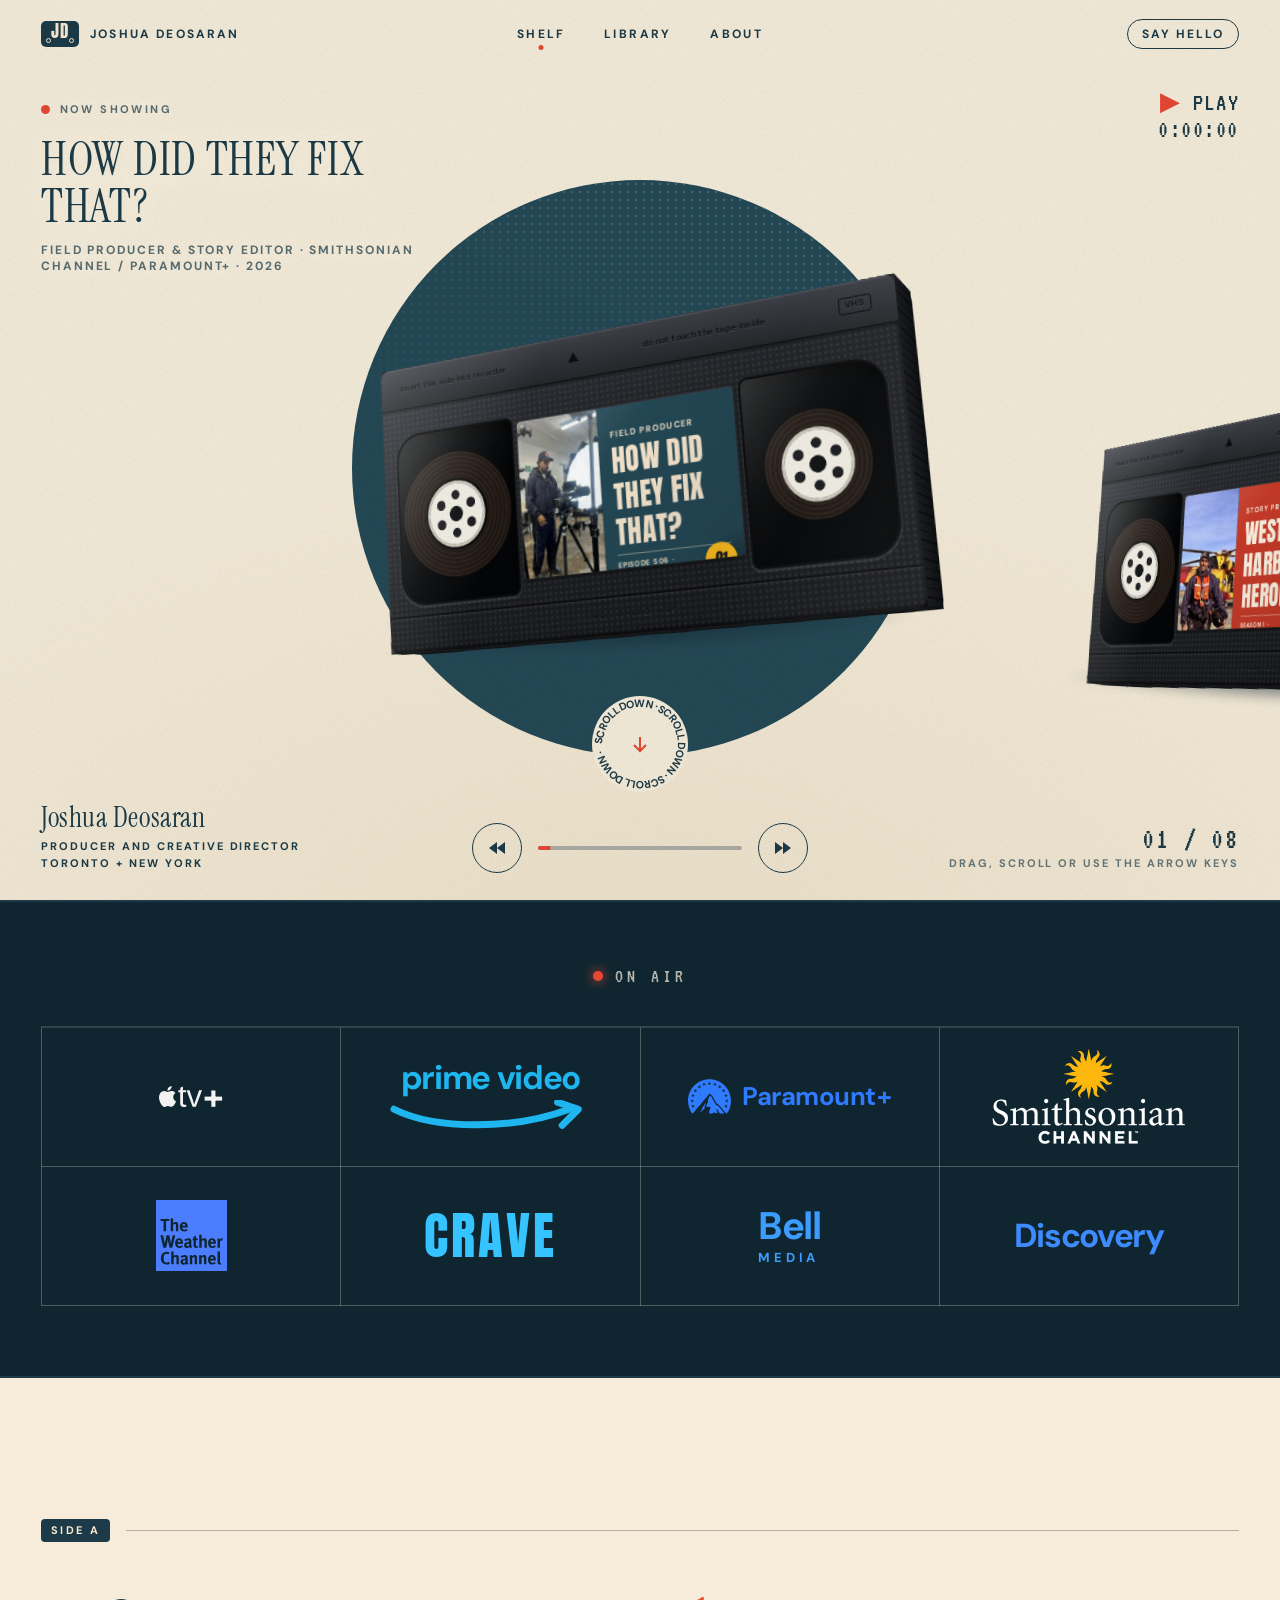
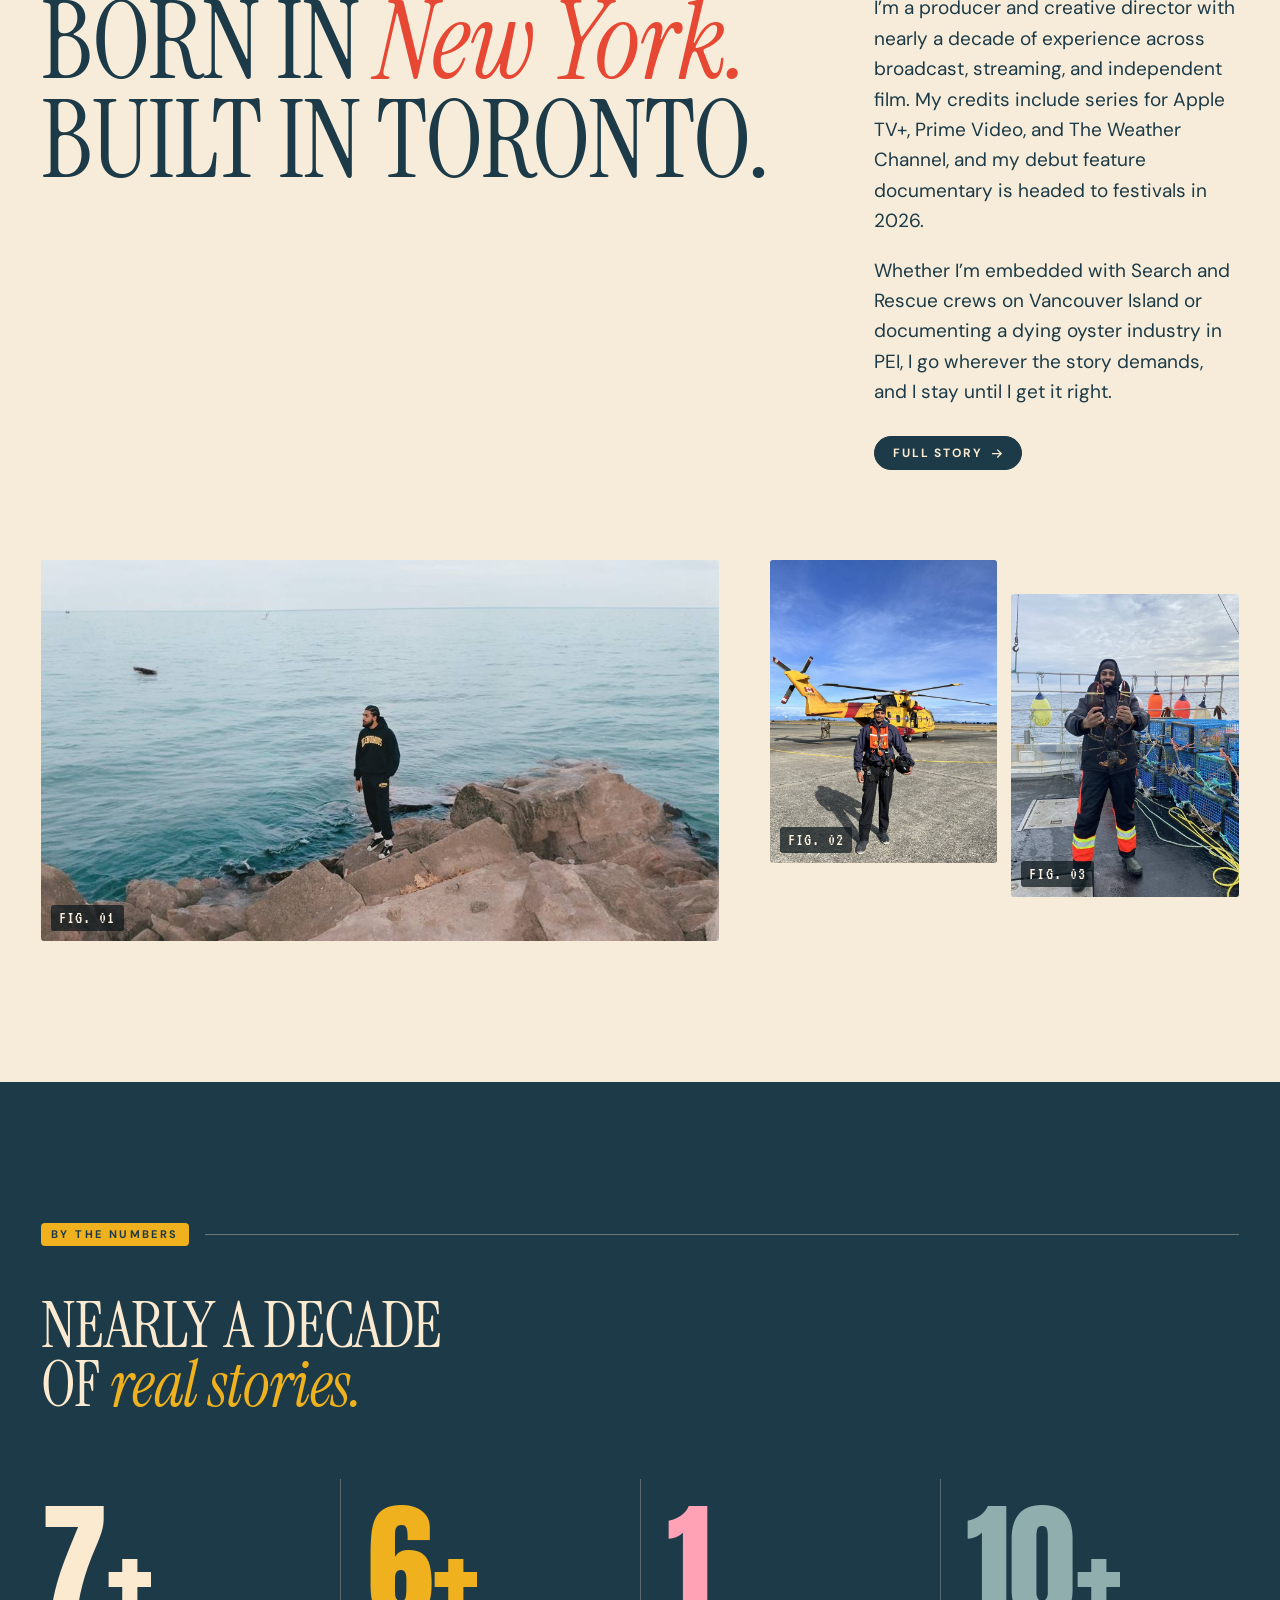
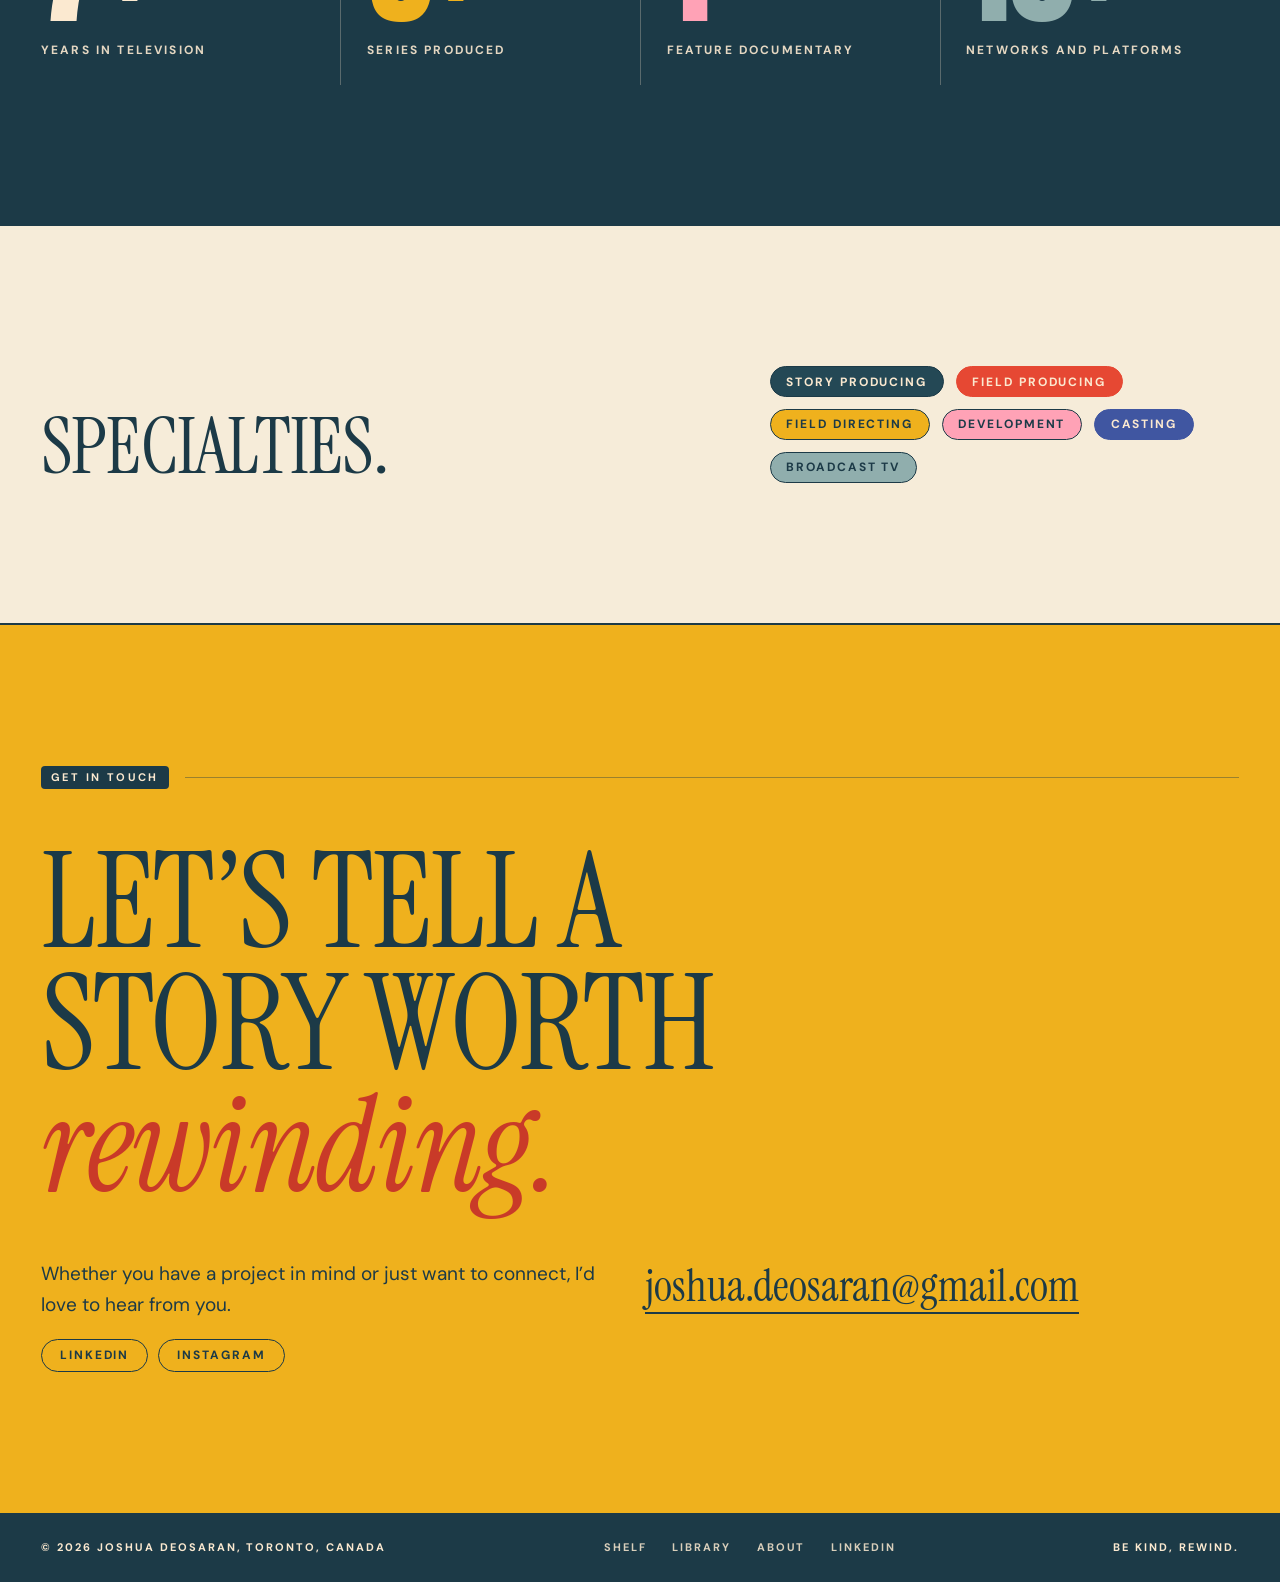
==== index.html @ 434bab22 "Shelf: lower tapes, add halo so the now-showing title never blends into a tape Co-Authored-By: Claud" ====
<!doctype html>
<html lang="en">
<head>
<meta charset="utf-8">
<meta name="viewport" content="width=device-width, initial-scale=1, viewport-fit=cover">
<title>Joshua Deosaran, Producer and Creative Director</title>
<meta name="description" content="Joshua Deosaran is a producer and creative director based in Toronto. Pick a tape: Apple TV+, Prime Video, Smithsonian Channel, The Weather Channel and a debut feature documentary.">
<meta name="theme-color" content="#F6ECD9">
<meta property="og:type" content="website">
<meta property="og:title" content="Joshua Deosaran, Producer and Creative Director">
<meta property="og:description" content="A shelf of VHS tapes, one for every story. Producer and creative director, Toronto and New York.">
<meta property="og:image" content="https://joshdeo.github.io/jdeo.github.io/resources/web/corm-comox.jpg">
<link rel="icon" href="resources/web/favicon.svg" type="image/svg+xml">
<link rel="preload" href="resources/fonts/instrument-serif-latin-400-normal.woff2" as="font" type="font/woff2" crossorigin>
<link rel="preload" href="resources/fonts/anton-latin-400-normal.woff2" as="font" type="font/woff2" crossorigin>
<script>try{if(sessionStorage.getItem('jdwipe'))document.documentElement.className+=' wipe-off'}catch(e){}</script>
<link rel="stylesheet" href="style.css?v=1793378603">
</head>
<body>
<a class="skip" href="#main">Skip to content</a>
<div class="wipe" aria-hidden="true"><i></i><i></i><i></i><i></i><i></i><i></i><i></i></div>

<header class="nav">
  <a class="brand" href="index.html" aria-label="Joshua Deosaran, home"><span class="brand-mark"><b>JD</b></span><span class="brand-name">Joshua Deosaran</span></a>
  <nav class="nav-links" aria-label="Main">
    <a href="index.html" aria-current="page">Shelf</a>
    <a href="gallery.html">Library</a>
    <a href="about.html">About</a>
  </nav>
  <a class="pill nav-cta" href="mailto:joshua.deosaran@gmail.com?subject=Hello%20Joshua">Say hello</a>
  <button class="burger" type="button" aria-label="Menu" aria-expanded="false"><i></i><i></i><i></i></button>
</header>
<nav class="mmenu" aria-label="Mobile">
  <a href="index.html">Shelf</a>
  <a href="gallery.html">Library</a>
  <a href="about.html">About</a>
  <a href="mailto:joshua.deosaran@gmail.com?subject=Hello%20Joshua"><em>Say hello</em></a>
  <small>Toronto + New York</small>
</nav>

<main id="main">
  <h1 class="sr">Joshua Deosaran, producer and creative director</h1>

  <section class="shelf" aria-label="Tape shelf">
    <div class="now">
      <span class="now-label">Now showing</span>
      <h2 class="now-title" id="nowTitle">How Did They Fix That?</h2>
      <p class="now-meta" id="nowMeta"></p>
    </div>
    <div class="osd" aria-hidden="true"><b>&#9654;</b> PLAY<br><span id="osdTime">0:00:00</span></div>

    <div class="sun" id="sun" aria-hidden="true"></div>
    <div class="shelf-track" id="track" aria-label="Tapes. Scroll, drag or use the arrow keys to browse.">
      <div class="shelf-row" id="row">
        <noscript><p style="padding:0 var(--gut)">Turn on JavaScript to browse the tapes, or open the <a href="gallery.html">Library</a>.</p></noscript>
      </div>
    </div>

    <button class="ring" id="ring" type="button" aria-label="Scroll down to learn more">
      <svg class="t" viewBox="0 0 100 100" aria-hidden="true"><defs><path id="rp" d="M50 50 m-39 0 a39 39 0 1 1 78 0 a39 39 0 1 1 -78 0"/></defs><text><textPath href="#rp" textLength="238" lengthAdjust="spacing">Scroll down · Scroll down · Scroll down ·</textPath></text></svg>
      <svg class="a" viewBox="0 0 20 20" fill="none" stroke="currentColor" stroke-width="2" aria-hidden="true"><path d="M10 3v14M4 11l6 6 6-6"/></svg>
    </button>

    <div class="shelf-foot">
      <p class="whoami"><b>Joshua Deosaran</b>Producer and creative director<br>Toronto + New York</p>
      <div class="deck">
        <button class="deck-btn" id="rew" type="button" aria-label="Previous tape"><svg viewBox="0 0 20 20" fill="currentColor" aria-hidden="true"><path d="M10 4v12L2 10zM18 4v12l-8-6z"/></svg></button>
        <div class="deck-prog" aria-hidden="true"><i id="prog"></i></div>
        <button class="deck-btn" id="ff" type="button" aria-label="Next tape"><svg viewBox="0 0 20 20" fill="currentColor" aria-hidden="true"><path d="M10 4v12l8-6zM2 4v12l8-6z"/></svg></button>
      </div>
      <p class="ctr"><b><span id="ctrN">01</span> / <span id="ctrTotal">08</span></b><small>Drag, scroll or use the arrow keys</small></p>
    </div>
  </section>

  <div id="after"></div>

  <section class="onair" aria-label="Networks and platforms I have worked with">
    <div class="wrap">
      <p class="onair-tag"><i></i>On air</p>
      <ul class="onair-row"><li><a class="lg" href="https://tv.apple.com" target="_blank" rel="noopener" style="--g:#F2F2F2;--i:0" aria-label="Apple TV+, opens in a new tab" title="Apple TV+"><span class="mk" style="--m:url(resources/web/logos/appletv.svg)"></span><span class="pl-plus">+</span></a></li><li><a class="lg" href="https://www.primevideo.com" target="_blank" rel="noopener" style="--g:#1FB6F0;--i:1" aria-label="Prime Video, opens in a new tab" title="Prime Video"><span class="wm prime">prime video<svg viewBox="0 0 90 14" aria-hidden="true"><path d="M3 4c18 9 52 9 76 0" fill="none" stroke="currentColor" stroke-width="3" stroke-linecap="round"/><path d="M74 1l9 3-7 7" fill="none" stroke="currentColor" stroke-width="3" stroke-linecap="round" stroke-linejoin="round"/></svg></span></a></li><li><a class="lg" href="https://www.paramountplus.com" target="_blank" rel="noopener" style="--g:#2F7BFF;--i:2" aria-label="Paramount+, opens in a new tab" title="Paramount+"><span class="mk" style="--m:url(resources/web/logos/paramountplus.svg)"></span><span class="wm para">Paramount<b>+</b></span></a></li><li><a class="lg" href="https://www.smithsonianchannel.com" target="_blank" rel="noopener" style="--g:#FFB81C;--i:3" aria-label="Smithsonian Channel, opens in a new tab" title="Smithsonian Channel"><img class="lgimg" src="resources/web/logos/smithsonian.png" alt="" width="260" height="170"></a></li><li><a class="lg" href="https://weather.com" target="_blank" rel="noopener" style="--g:#4C7DFF;--i:4" aria-label="The Weather Channel, opens in a new tab" title="The Weather Channel"><span class="mk sq" style="--m:url(resources/web/logos/theweatherchannel.svg)"></span></a></li><li><a class="lg" href="https://www.crave.ca" target="_blank" rel="noopener" style="--g:#35C4FF;--i:5" aria-label="Crave, opens in a new tab" title="Crave"><span class="wm crave">CRAVE</span></a></li><li><a class="lg" href="https://www.bellmedia.ca" target="_blank" rel="noopener" style="--g:#3C9DFF;--i:6" aria-label="Bell Media, opens in a new tab" title="Bell Media"><span class="wm bell">Bell<small>Media</small></span></a></li><li><a class="lg" href="https://www.discovery.ca" target="_blank" rel="noopener" style="--g:#3E8BFF;--i:7" aria-label="Discovery, opens in a new tab" title="Discovery"><span class="wm disc">Discovery</span></a></li></ul>
    </div>
  </section>

  <section class="sec">
    <div class="wrap">
      <div class="sec-head rv"><span class="tag">Side A</span><i class="rule"></i></div>
      <div class="rewind">
        <h2 class="big rv">Born in <em>New York.</em> Built in Toronto.</h2>
        <div class="copy rv">
          <p>I&rsquo;m a producer and creative director with nearly a decade of experience across broadcast, streaming, and independent film. My credits include series for Apple TV+, Prime Video, and The Weather Channel, and my debut feature documentary is headed to festivals in 2026.</p>
          <p>Whether I&rsquo;m embedded with Search and Rescue crews on Vancouver Island or documenting a dying oyster industry in PEI, I go wherever the story demands, and I stay until I get it right.</p>
          <a class="pill solid" href="about.html">Full story <svg viewBox="0 0 20 20" fill="none" stroke="currentColor" stroke-width="2" aria-hidden="true"><path d="M3 10h14M11 4l6 6-6 6"/></svg></a>
        </div>
        <div class="frame rv"><div class="photo"><img src="resources/web/de2-extended.jpg" alt="Joshua standing on a rocky shoreline looking out over the water" loading="lazy"><span class="fig">FIG. 01</span></div></div>
        <div class="stills">
          <div class="photo rv"><img src="resources/web/me-corm-comox.jpg" alt="Joshua in a flight suit in front of a yellow rescue helicopter" loading="lazy" style="object-position:50% 40%"><span class="fig">FIG. 02</span></div>
          <div class="photo rv" style="--d:.1s"><img src="resources/web/lex-boat.jpg" alt="Joshua on the deck of a lobster boat" loading="lazy" style="object-position:50% 35%"><span class="fig">FIG. 03</span></div>
        </div>
      </div>
    </div>
  </section>

  <section class="sec stats">
    <div class="wrap">
      <div class="sec-head rv"><span class="tag">By the numbers</span><i class="rule"></i></div>
      <h2 class="big rv">Nearly a decade of <em>real stories.</em></h2>
      <div class="stats-grid">
        <div class="stat rv"><div class="n"><span data-count="7">7</span>+</div><p>Years in television</p></div>
        <div class="stat rv" style="--d:.08s"><div class="n"><span data-count="6">6</span>+</div><p>Series produced</p></div>
        <div class="stat rv" style="--d:.16s"><div class="n"><span data-count="1">1</span></div><p>Feature documentary</p></div>
        <div class="stat rv" style="--d:.24s"><div class="n"><span data-count="10">10</span>+</div><p>Networks and platforms</p></div>
      </div>
    </div>
  </section>

  <section class="sec">
    <div class="wrap skills-wrap">
      <h2 class="big rv">Specialties.</h2>
      <ul class="skills rv" aria-label="Specialties">
        <li class="chip">Story Producing</li><li class="chip">Field Producing</li><li class="chip">Field Directing</li><li class="chip">Development</li><li class="chip">Casting</li><li class="chip">Broadcast TV</li>
      </ul>
    </div>
  </section>

  <section class="sec contact" id="contact">
    <div class="wrap">
      <div class="sec-head rv"><span class="tag">Get in touch</span><i class="rule" style="background:rgba(28,58,71,.4)"></i></div>
      <h2 class="big rv">Let&rsquo;s tell a story worth <em>rewinding.</em></h2>
      <div class="contact-row rv">
        <p>Whether you have a project in mind or just want to connect, I&rsquo;d love to hear from you.</p>
        <a class="mail" href="mailto:joshua.deosaran@gmail.com?subject=Hello%20Joshua">joshua.deosaran@gmail.com</a>
        <div class="socials"><a class="pill" href="https://www.linkedin.com/in/jdeo/" target="_blank" rel="noopener">LinkedIn</a><a class="pill" href="https://www.instagram.com/nycjosh/" target="_blank" rel="noopener">Instagram</a></div>
      </div>
    </div>
  </section>
</main>

<footer class="foot">
  <div class="wrap">
    <span>&copy; 2026 Joshua Deosaran, Toronto, Canada</span>
    <nav aria-label="Footer"><a href="index.html">Shelf</a><a href="gallery.html">Library</a><a href="about.html">About</a><a href="https://www.linkedin.com/in/jdeo/" target="_blank" rel="noopener">LinkedIn</a></nav>
    <span>Be kind, rewind.</span>
  </div>
</footer>

<script src="data.js?v=1793378603"></script>
<script src="app.js?v=1793378603"></script>
</body>
</html>
---- style.css ----
/* ==========================================================
   Joshua Deosaran, the video store
   Palette pulled from the three reference boards:
   Prometheus (teal, red, brown, sage, cream), loket (red, pink,
   mustard, bone) and LoFlo (mustard, red, blue, periwinkle).
   ========================================================== */

@font-face{font-family:"Instrument Serif";src:url("resources/fonts/instrument-serif-latin-400-normal.woff2") format("woff2");font-weight:400;font-style:normal;font-display:swap}
@font-face{font-family:"Instrument Serif";src:url("resources/fonts/instrument-serif-latin-400-italic.woff2") format("woff2");font-weight:400;font-style:italic;font-display:swap}
@font-face{font-family:"Anton";src:url("resources/fonts/anton-latin-400-normal.woff2") format("woff2");font-weight:400;font-display:swap}
@font-face{font-family:"VT323";src:url("resources/fonts/vt323-latin-400-normal.woff2") format("woff2");font-weight:400;font-display:swap}
@font-face{font-family:"DM Sans";src:url("resources/fonts/dm-sans-latin-wght-normal.woff2") format("woff2");font-weight:100 1000;font-display:swap}

:root{
  --paper:#F6ECD9;
  --paper-2:#EFE2CA;
  --cream:#FBE9D0;
  --ink:#1C3A47;
  --ink-2:#244855;
  --ink-soft:rgba(28,58,71,.72);
  --hair:rgba(28,58,71,.32);
  --teal:#244855;
  --red:#E64833;
  --brick:#C93A28;
  --mustard:#EFB11D;
  --pink:#FFA2B6;
  --blue:#4056A1;
  --sage:#90AEAD;
  --brown:#874F41;
  --peri:#C5CBE3;
  --serif:"Instrument Serif",Georgia,"Times New Roman",serif;
  --cond:"Anton","Arial Narrow",Impact,sans-serif;
  --sans:"DM Sans",system-ui,-apple-system,"Segoe UI",sans-serif;
  --mono:"VT323",ui-monospace,Menlo,monospace;
  --ease:cubic-bezier(.2,.8,.2,1);
  --gut:clamp(18px,3.2vw,56px);
  --nav-h:68px;
}

*,*::before,*::after{box-sizing:border-box}
html{-webkit-text-size-adjust:100%;scroll-behavior:smooth}
html.lock{overflow:hidden}
body{margin:0;background:var(--paper);color:var(--ink);font:400 18px/1.6 var(--sans);-webkit-font-smoothing:antialiased;overflow-x:hidden}
img,video,svg{display:block;max-width:100%}
a{color:inherit}
button{font:inherit;color:inherit;background:none;border:0;padding:0;cursor:pointer}
h1,h2,h3,p,dl,dd,ul{margin:0;padding:0}
ul{list-style:none}
::selection{background:var(--red);color:var(--cream)}
:focus-visible{outline:2px solid var(--red);outline-offset:4px}
.sr{position:absolute!important;width:1px;height:1px;overflow:hidden;clip:rect(0 0 0 0);white-space:nowrap}
.skip{position:fixed;left:12px;top:-60px;z-index:200;background:var(--ink);color:var(--cream);padding:10px 16px;border-radius:6px;text-decoration:none;transition:top .2s}
.skip:focus{top:12px}

/* paper grain over everything */
body::after{content:"";position:fixed;inset:0;z-index:150;pointer-events:none;opacity:.2;mix-blend-mode:multiply;
  background-image:url("data:image/svg+xml;utf8,<svg xmlns='http://www.w3.org/2000/svg' width='220' height='220'><filter id='n'><feTurbulence type='fractalNoise' baseFrequency='.85' numOctaves='2' stitchTiles='stitch'/><feColorMatrix values='0 0 0 0 .1  0 0 0 0 .2  0 0 0 0 .25  0 0 0 .55 0'/></filter><rect width='100%' height='100%' filter='url(%23n)'/></svg>")}

/* ---------- little shared bits ---------- */
.mono{font-family:var(--mono);letter-spacing:.04em}
.eyebrow{font:700 12px/1 var(--sans);letter-spacing:.2em;text-transform:uppercase}
.rule{height:1px;background:var(--hair)}
.wrap{padding-inline:var(--gut);max-width:1500px;margin-inline:auto}
.pill{display:inline-flex;align-items:center;gap:.6em;border:1.5px solid var(--ink);border-radius:999px;padding:.78em 1.5em;font:700 12px/1 var(--sans);letter-spacing:.16em;text-transform:uppercase;text-decoration:none;background:transparent;transition:background .25s,color .25s,transform .25s var(--ease)}
.pill:hover{background:var(--ink);color:var(--cream);transform:translateY(-2px)}
.pill.solid{background:var(--ink);color:var(--cream)}
.pill.solid:hover{background:var(--red);border-color:var(--red)}
.pill svg{width:1.1em;height:1.1em}

/* ---------- custom cursor (only when hover + JS) ---------- */
.cursor{position:fixed;left:0;top:0;z-index:300;pointer-events:none;width:14px;height:14px;margin:-7px 0 0 -7px;border-radius:50%;background:var(--red);display:grid;place-items:center;transform:translate3d(-100px,-100px,0);transition:width .3s var(--ease),height .3s var(--ease),margin .3s var(--ease),background .3s;mix-blend-mode:normal}
.cursor span{font:400 22px/1 var(--mono);color:var(--cream);opacity:0;transition:opacity .2s;letter-spacing:.05em}
.cursor.big{width:84px;height:84px;margin:-42px 0 0 -42px}
.cursor.big span{opacity:1}
html.has-cursor,html.has-cursor a,html.has-cursor button,html.has-cursor [data-cursor]{cursor:none}

/* ---------- page wipe: VHS colour bars ---------- */
.wipe{position:fixed;inset:0;z-index:400;pointer-events:none;display:flex;flex-direction:column}
.wipe i{flex:1;transform:translateX(-101%);will-change:transform}
.wipe i:nth-child(1){background:var(--teal)}
.wipe i:nth-child(2){background:var(--red)}
.wipe i:nth-child(3){background:var(--mustard)}
.wipe i:nth-child(4){background:var(--pink)}
.wipe i:nth-child(5){background:var(--blue)}
.wipe i:nth-child(6){background:var(--sage)}
.wipe i:nth-child(7){background:var(--brown)}
html.wipe-on .wipe{pointer-events:all}
html.wipe-on .wipe i{animation:wipeIn .36s var(--ease) forwards}
html.wipe-off .wipe i{transform:translateX(0);animation:wipeOut .5s var(--ease) forwards}
.wipe i:nth-child(2){animation-delay:.03s!important}.wipe i:nth-child(3){animation-delay:.06s!important}.wipe i:nth-child(4){animation-delay:.09s!important}.wipe i:nth-child(5){animation-delay:.12s!important}.wipe i:nth-child(6){animation-delay:.15s!important}.wipe i:nth-child(7){animation-delay:.18s!important}
@keyframes wipeIn{to{transform:translateX(0)}}
@keyframes wipeOut{to{transform:translateX(101%)}}

/* ---------- navigation ---------- */
.nav{position:fixed;left:0;right:0;top:0;z-index:60;height:var(--nav-h);display:grid;grid-template-columns:1fr auto 1fr;align-items:center;padding-inline:var(--gut);transition:background .3s,backdrop-filter .3s,box-shadow .3s}
.nav.solid{background:rgba(246,236,217,.88);backdrop-filter:blur(10px);-webkit-backdrop-filter:blur(10px);box-shadow:0 1px 0 var(--hair)}
.brand{display:inline-flex;align-items:center;gap:.7rem;text-decoration:none;justify-self:start}
.brand-mark{display:grid;place-items:center;width:38px;height:26px;border-radius:5px;background:var(--ink);color:var(--cream);font:400 17px/1 var(--cond);letter-spacing:.03em;position:relative}
.brand-mark::before,.brand-mark::after{content:"";position:absolute;bottom:4px;width:5px;height:5px;border-radius:50%;border:1.5px solid var(--cream)}
.brand-mark::before{left:5px}.brand-mark::after{right:5px}
.brand-mark b{font-weight:400;transform:translateY(-3px)}
.brand-name{font:700 12px/1 var(--sans);letter-spacing:.18em;text-transform:uppercase}
.nav-links{display:flex;gap:clamp(18px,3vw,44px);justify-self:center}
.nav-links a{font:700 12px/1 var(--sans);letter-spacing:.2em;text-transform:uppercase;text-decoration:none;position:relative;padding:8px 0}
.nav-links a::after{content:"";position:absolute;left:50%;bottom:-2px;width:5px;height:5px;border-radius:50%;background:var(--red);transform:translateX(-50%) scale(0);transition:transform .3s var(--ease)}
.nav-links a:hover::after,.nav-links a[aria-current="page"]::after{transform:translateX(-50%) scale(1)}
.nav-cta{justify-self:end;padding:.7em 1.2em}
.burger{display:none;justify-self:end;width:44px;height:44px;position:relative}
.burger i{position:absolute;left:10px;right:10px;height:2px;background:var(--ink);transition:transform .35s var(--ease),opacity .2s}
.burger i:nth-child(1){top:16px}.burger i:nth-child(2){top:21px}.burger i:nth-child(3){top:26px}
.menu-open .burger i:nth-child(1){transform:translateY(5px) rotate(45deg)}
.menu-open .burger i:nth-child(2){opacity:0}
.menu-open .burger i:nth-child(3){transform:translateY(-5px) rotate(-45deg)}
.mmenu{position:fixed;inset:0;z-index:55;background:var(--ink);color:var(--cream);display:flex;flex-direction:column;justify-content:center;padding:var(--nav-h) var(--gut) var(--gut);clip-path:inset(0 0 100% 0);transition:clip-path .6s var(--ease);visibility:hidden}
.menu-open .mmenu{clip-path:inset(0);visibility:visible}
.mmenu a{font:400 clamp(54px,17vw,110px)/1.02 var(--serif);text-transform:uppercase;text-decoration:none;display:block}
.mmenu a em{color:var(--mustard)}
.mmenu small{margin-top:2rem;font:700 12px var(--sans);letter-spacing:.18em;text-transform:uppercase;opacity:.7}
.menu-open .nav{background:transparent;box-shadow:none;backdrop-filter:none}
.menu-open .brand-mark{background:var(--cream);color:var(--ink)}
.menu-open .brand-mark::before,.menu-open .brand-mark::after{border-color:var(--ink)}
.menu-open .brand-name{color:var(--cream)}
.menu-open .burger i{background:var(--cream)}

/* ==========================================================
   THE TAPE (component), a real 3D cassette
   built from the reference: knurled black plastic, embossed
   warnings along the top strip, a reel window either side of
   the centre label, ribbed edges. Everything is sized in cqw.
   ========================================================== */
.tape{--D:12cqw;position:relative;display:block;width:100%;aspect-ratio:1.86/1;container-type:inline-size;perspective:1300px;color:inherit;text-decoration:none;transition:transform .6s var(--ease);transform:rotate(var(--tr,0deg));transform-origin:50% 70%;-webkit-tap-highlight-color:transparent;text-align:left}
.tshadow{position:absolute;left:8%;right:2%;bottom:-6%;height:12%;background:radial-gradient(ellipse at 50% 50%,rgba(16,35,46,.5),rgba(16,35,46,0) 70%);filter:blur(5px);pointer-events:none}
.tbox{position:absolute;inset:0;transform-style:preserve-3d;transform:rotateX(var(--bx,9deg)) rotateY(calc(var(--ry,0deg) + var(--by,-24deg)));transition:transform .7s var(--ease)}
.tf{position:absolute;display:block}
.tf.front{inset:0;transform:translateZ(6cqw);border-radius:1.7cqw;overflow:hidden;background:linear-gradient(168deg,#34363c 0%,#202125 42%,#141518 100%);box-shadow:inset 0 .3cqw 0 rgba(255,255,255,.16),inset .25cqw 0 0 rgba(255,255,255,.06),inset 0 -.5cqw .8cqw rgba(0,0,0,.65)}
.tf.front::before{content:"";position:absolute;inset:0;background:radial-gradient(circle at 50% 50%,rgba(255,255,255,.1) 0 .2cqw,transparent .32cqw) 0 0/1.05cqw 1.05cqw;opacity:.8;pointer-events:none}
.tf.front::after{content:"";position:absolute;inset:0;background:linear-gradient(112deg,rgba(255,255,255,.17) 0,rgba(255,255,255,0) 30%,rgba(255,255,255,0) 68%,rgba(255,255,255,.07) 100%);pointer-events:none;z-index:6}
.tf.back{inset:0;transform:translateZ(-6cqw) rotateY(180deg);border-radius:1.7cqw;background:#0e0f11}
.tf.top{left:0;width:100%;height:12cqw;top:-6cqw;transform:rotateX(90deg);border-radius:1.7cqw 1.7cqw 0 0;background:repeating-linear-gradient(90deg,rgba(0,0,0,.4) 0 .22cqw,transparent .22cqw 1.1cqw),linear-gradient(180deg,#4a4c54,#2c2d32)}
.tf.bot{left:0;width:100%;height:12cqw;bottom:-6cqw;transform:rotateX(90deg);background:linear-gradient(180deg,#0f1012,#1a1b1e)}
.tf.lft{top:0;height:100%;width:12cqw;left:-6cqw;transform:rotateY(90deg);background:repeating-linear-gradient(0deg,rgba(0,0,0,.45) 0 .25cqw,transparent .25cqw 1.5cqw),linear-gradient(90deg,#3d3f46,#24252a)}
.tf.rgt{top:0;height:100%;width:12cqw;right:-6cqw;transform:rotateY(90deg);background:repeating-linear-gradient(0deg,rgba(0,0,0,.5) 0 .25cqw,transparent .25cqw 1.5cqw),linear-gradient(90deg,#1c1d21,#0e0f11)}

/* top strip with embossed warnings */
.strip{position:absolute;left:0;right:0;top:0;height:8cqw;background:linear-gradient(#3e4047,#26272b);border-bottom:.35cqw solid #0b0c0e;box-shadow:inset 0 .25cqw 0 rgba(255,255,255,.1),0 .4cqw .6cqw rgba(0,0,0,.5);z-index:2;display:flex;align-items:center;justify-content:space-between;padding:0 4.2cqw}
.strip span{font:600 max(5px,1.6cqw)/1 var(--sans);letter-spacing:.04em;color:#0b0c0e;text-shadow:0 .14cqw 0 rgba(255,255,255,.15);white-space:nowrap}
.strip i{width:0;height:0;border-left:1.1cqw solid transparent;border-right:1.1cqw solid transparent;border-bottom:1.8cqw solid #0b0c0e;filter:drop-shadow(0 .14cqw 0 rgba(255,255,255,.15))}
.strip b{font:700 max(5px,1.5cqw)/1 var(--sans);color:#0b0c0e;border:.25cqw solid #0b0c0e;padding:.5cqw .9cqw;border-radius:.5cqw;text-shadow:0 .14cqw 0 rgba(255,255,255,.15);letter-spacing:.06em}

/* reel windows */
.win{position:absolute;top:13.4cqw;height:31.5cqw;background:#040506;overflow:hidden;z-index:2;box-shadow:inset 0 .6cqw 1.4cqw rgba(0,0,0,.95),0 0 0 .4cqw #0b0c0e,0 .3cqw 0 .55cqw rgba(255,255,255,.09)}
.win.l{left:3.2cqw;width:24.6cqw;border-radius:5cqw 1.2cqw 1.2cqw 5cqw}
.win.r{right:3.2cqw;width:24.6cqw;border-radius:1.2cqw 5cqw 5cqw 1.2cqw}
.win::after{content:"";position:absolute;inset:0;background:linear-gradient(125deg,rgba(255,255,255,.2) 0,rgba(255,255,255,.04) 34%,rgba(255,255,255,0) 52%);pointer-events:none;z-index:3}
.pack{position:absolute;border-radius:50%;background:radial-gradient(circle,#050505 0 40%,transparent 41%),repeating-radial-gradient(circle,#2a1f19 0 .35cqw,#1d1511 .35cqw .8cqw)}
.win.l .pack{width:23cqw;height:23cqw;left:calc(50% - 11.5cqw);top:calc(50% - 11.5cqw)}
.win.r .pack{width:18cqw;height:18cqw;left:calc(50% - 9cqw);top:calc(50% - 9cqw)}
.hub{position:absolute;border-radius:50%;background:
  radial-gradient(circle at 50% 50%,#0d0e10 0 17%,transparent 18%),
  radial-gradient(circle at 50% 19%,#18191c 0 7.5%,transparent 8.5%),radial-gradient(circle at 78% 34%,#18191c 0 7.5%,transparent 8.5%),radial-gradient(circle at 78% 66%,#18191c 0 7.5%,transparent 8.5%),
  radial-gradient(circle at 50% 81%,#18191c 0 7.5%,transparent 8.5%),radial-gradient(circle at 22% 66%,#18191c 0 7.5%,transparent 8.5%),radial-gradient(circle at 22% 34%,#18191c 0 7.5%,transparent 8.5%),
  radial-gradient(circle,#f4efe4 0 100%);
  box-shadow:0 0 0 .5cqw #cfc9bb,0 0 1cqw rgba(0,0,0,.6);animation:spin 3.6s linear infinite;animation-play-state:paused}
.win .hub{width:11.4cqw;height:11.4cqw;left:calc(50% - 5.7cqw);top:calc(50% - 5.7cqw)}
@keyframes spin{to{transform:rotate(360deg)}}
.tape:hover .hub,.tape:focus-visible .hub,.tape.spin .hub{animation-play-state:running}

/* centre label sticker */
.tlabel{position:absolute;left:29.2cqw;top:14cqw;width:41.6cqw;height:28.6cqw;background:var(--lb);color:var(--li);border-radius:.8cqw;overflow:hidden;display:grid;grid-template-columns:16cqw 1fr;z-index:3;box-shadow:0 .3cqw .7cqw rgba(0,0,0,.65),0 0 0 .22cqw rgba(255,255,255,.1)}
.tlabel::after{content:"";position:absolute;inset:0;pointer-events:none;background:linear-gradient(135deg,rgba(255,255,255,.2),rgba(255,255,255,0) 38%,rgba(0,0,0,.1)),radial-gradient(circle at 98% 100%,rgba(0,0,0,.26) 0,transparent 5cqw)}
.tl-photo{position:relative;background-color:rgba(0,0,0,.2);background-size:cover;background-position:var(--pos,50% 50%);border-right:.3cqw solid rgba(0,0,0,.28)}
.tl-photo::after{content:"";position:absolute;inset:0;background:var(--lb);mix-blend-mode:soft-light;opacity:.32}
.tl-text{position:relative;padding:2cqw 2.2cqw 1.7cqw 2.4cqw;display:flex;flex-direction:column;justify-content:space-between;min-width:0}
.tl-kicker{font:700 max(7px,1.55cqw)/1.15 var(--sans);letter-spacing:.14em;text-transform:uppercase}
.tl-title{font:400 max(12px,calc(var(--fs,5) * 1cqw))/.98 var(--cond);text-transform:uppercase;letter-spacing:.01em;margin-top:.9cqw;overflow-wrap:anywhere}
.tl-meta{font:700 max(6px,1.3cqw)/1.25 var(--sans);letter-spacing:.1em;text-transform:uppercase;padding-top:.9cqw;border-top:.25cqw solid color-mix(in srgb,var(--li) 45%,transparent);padding-right:6.4cqw;min-height:4.8cqw}
.tl-no{position:absolute;bottom:1.1cqw;right:1.4cqw;width:5.6cqw;height:5.6cqw;border-radius:50%;background:var(--la);color:var(--lat);display:grid;place-items:center;font:400 max(9px,2.7cqw)/1 var(--cond);transform:rotate(9deg);z-index:2;box-shadow:0 .25cqw .5cqw rgba(0,0,0,.35)}
.tmark{position:absolute;left:0;right:0;bottom:2.6cqw;text-align:center;font:600 max(5px,1.4cqw)/1 var(--sans);letter-spacing:.3em;color:#0b0c0e;text-shadow:0 .14cqw 0 rgba(255,255,255,.14);z-index:2}
.tgroove{position:absolute;left:0;right:0;bottom:6.4cqw;height:.3cqw;background:rgba(0,0,0,.55);box-shadow:0 .2cqw 0 rgba(255,255,255,.07);z-index:2}

/* hand drawn outline, drawn on hover */
.tape-draw{position:absolute;left:-5%;top:-9%;width:110%;height:118%;pointer-events:none;overflow:visible;z-index:3}
.tape-draw path{fill:none;stroke:var(--ink);stroke-width:2.4;stroke-linecap:round;stroke-linejoin:round;vector-effect:non-scaling-stroke;stroke-dasharray:1;stroke-dashoffset:1;transition:stroke-dashoffset .9s var(--ease)}
.tape-draw path+path{stroke-width:1.8;transition-delay:.12s;opacity:.85}
.tape:hover .tape-draw path,.tape:focus-visible .tape-draw path{stroke-dashoffset:0}
.tape:hover,.tape:focus-visible{transform:translateY(-1.2cqw) rotate(-1deg) scale(1.03)}
.tape:hover .tbox,.tape:focus-visible .tbox{transform:rotateX(4deg) rotateY(calc(var(--ry,0deg) + var(--by,-24deg) * .35))}
.tape:focus-visible{outline:none}

/* clip variant: the poster fills the label, the title sits under the tape */
.tape.is-clip .tlabel{grid-template-columns:1fr;left:28.5cqw;width:43cqw}
.tape.is-clip .tl-photo{border-right:0}
.tape.is-clip .tl-photo::after{opacity:0}
.tape.is-clip .tl-text{position:absolute;right:0;top:0;padding:1cqw;display:block}
.tape.is-clip .tl-kicker,.tape.is-clip .tl-title,.tape.is-clip .tl-meta{display:none}
.tape.is-clip .tl-no{position:static;width:auto;height:auto;border-radius:99px;padding:.9cqw 1.8cqw;background:rgba(10,20,26,.85);color:#FFF4E3;font:400 max(11px,2.6cqw)/1 var(--mono);transform:none;letter-spacing:.06em;box-shadow:none}
.tape.is-clip .tl-no::before{content:"\25B6\00a0"}
.cap{margin-top:1.1rem;font:400 clamp(19px,1.7vw,24px)/1.15 var(--serif);text-transform:uppercase;border-top:1px solid var(--hair);padding-top:.7rem}

/* label colours */
.c-teal{--lb:#244855;--li:#FBE9D0;--la:#EFB11D;--lat:#1a1a1a}
.c-red{--lb:#C93A28;--li:#FFF4E3;--la:#EFB11D;--lat:#1a1a1a}
.c-mustard{--lb:#EFB11D;--li:#1C3A47;--la:#C93A28;--lat:#FFF4E3}
.c-blue{--lb:#4056A1;--li:#FBE9D0;--la:#FFA2B6;--lat:#1a1a1a}
.c-pink{--lb:#FFA2B6;--li:#1C3A47;--la:#4056A1;--lat:#FBE9D0}
.c-sage{--lb:#90AEAD;--li:#14303b;--la:#C93A28;--lat:#FFF4E3}
.c-brown{--lb:#874F41;--li:#FBE9D0;--la:#90AEAD;--lat:#1a1a1a}
.c-cream{--lb:#FBE9D0;--li:#1C3A47;--la:#C93A28;--lat:#FFF4E3}

/* ==========================================================
   HOME: the shelf
   ========================================================== */
.shelf{position:relative;height:100vh;height:100svh;min-height:660px;overflow:hidden;background:radial-gradient(120% 90% at 50% 105%,var(--paper-2),var(--paper) 62%)}
.shelf-track{position:absolute;inset:0;overflow-x:auto;overflow-y:hidden;scrollbar-width:none;-webkit-overflow-scrolling:touch;overscroll-behavior-x:contain;cursor:grab}
.shelf-track::-webkit-scrollbar{display:none}
.shelf-track.dragging{cursor:grabbing}
.shelf-row{--tw:clamp(300px,min(44vw,88vh),780px);display:flex;align-items:center;height:100%;width:max-content;gap:clamp(24px,5.5vw,100px);padding-inline:calc(50vw - var(--tw)/2);padding-top:13vh}
.tape-slot{flex:0 0 var(--tw);width:var(--tw);transform:translate3d(0,var(--y,0),0) rotateZ(var(--rz,0deg)) scale(var(--s,1));will-change:transform;position:relative}
.tape-in{animation:slotIn 1.1s var(--ease) both;animation-delay:calc(var(--i,0) * 80ms + 200ms)}
@keyframes slotIn{from{opacity:0;translate:40vw 30px;rotate:6deg}to{opacity:1;translate:0 0;rotate:0deg}}
.now{position:absolute;left:var(--gut);top:calc(var(--nav-h) + 26px);z-index:4;pointer-events:none;max-width:min(34vw,520px)}
.now-label{text-shadow:0 0 10px var(--paper),0 0 10px var(--paper);display:inline-flex;align-items:center;gap:.6rem;font:700 11px/1 var(--sans);letter-spacing:.22em;text-transform:uppercase;color:var(--ink-soft)}
.now-label::before{content:"";width:9px;height:9px;border-radius:50%;background:var(--red);animation:rec 1.4s steps(2,jump-none) infinite}
@keyframes rec{50%{opacity:.15}}
.now-title{text-shadow:0 0 14px var(--paper),0 0 14px var(--paper),0 0 28px var(--paper);font:400 clamp(30px,3.7vw,60px)/1 var(--serif);text-transform:uppercase;letter-spacing:.015em;margin-top:.8rem;transition:opacity .25s,transform .35s var(--ease)}
.now-meta{text-shadow:0 0 10px var(--paper),0 0 10px var(--paper);font:700 12px/1.4 var(--sans);letter-spacing:.16em;text-transform:uppercase;color:var(--ink-soft);margin-top:.7rem;transition:opacity .25s}
.now.swap .now-title,.now.swap .now-meta{opacity:0;transform:translateY(8px)}
.osd{position:absolute;right:var(--gut);top:calc(var(--nav-h) + 22px);z-index:4;pointer-events:none;text-align:right;font:400 clamp(22px,2vw,30px)/1.05 var(--mono);color:var(--ink);letter-spacing:.06em}
.osd b{font-weight:400;color:var(--red)}
.shelf-foot{position:absolute;left:0;right:0;bottom:0;z-index:5;display:grid;grid-template-columns:1fr auto 1fr;align-items:end;gap:1.5rem;padding:0 var(--gut) clamp(18px,3vh,34px)}
.whoami{font:700 11px/1.6 var(--sans);letter-spacing:.18em;text-transform:uppercase}
.whoami b{display:block;font:400 clamp(22px,2.2vw,32px)/1.05 var(--serif);letter-spacing:.02em;text-transform:none;margin-bottom:.35rem}
.deck{display:flex;align-items:center;gap:1rem}
.deck-btn{width:50px;height:50px;border-radius:50%;border:1.5px solid var(--ink);display:grid;place-items:center;transition:background .25s,color .25s,transform .25s var(--ease)}
.deck-btn:hover{background:var(--ink);color:var(--cream);transform:scale(1.07)}
.deck-btn svg{width:20px;height:20px}
.deck-prog{width:clamp(90px,16vw,240px);height:4px;border-radius:4px;background:var(--hair);overflow:hidden}
.deck-prog i{display:block;height:100%;width:100%;background:var(--red);transform-origin:left;transform:scaleX(.1)}
.ctr{justify-self:end;text-align:right;font:700 11px/1.7 var(--sans);letter-spacing:.18em;text-transform:uppercase}
.ctr b{font:400 clamp(26px,2.4vw,36px)/1 var(--mono);letter-spacing:.06em}
.ctr small{display:block;font-size:11px;opacity:.65}
.ring{position:absolute;left:50%;bottom:clamp(86px,12vh,130px);z-index:5;width:96px;height:96px;margin-left:-48px;border-radius:50%;display:grid;place-items:center;background:var(--paper)}
.ring svg.t{position:absolute;inset:0;width:100%;height:100%;animation:spin 22s linear infinite}
.ring svg.t text{font:700 11px var(--sans);fill:var(--ink);text-transform:uppercase}
.ring svg.a{width:20px;height:20px;color:var(--red);animation:bob 1.8s var(--ease) infinite}
@keyframes bob{50%{transform:translateY(5px)}}

/* the big colour disc behind the active tape */
.sun{--sd:min(64vh,50vw);position:absolute;left:50%;top:52%;width:var(--sd);height:var(--sd);margin:calc(var(--sd) / -2) 0 0 calc(var(--sd) / -2);border-radius:50%;background:var(--sun,#244855);transition:background .9s var(--ease);z-index:0;pointer-events:none;overflow:hidden}
.sun::after{content:"";position:absolute;inset:0;background:radial-gradient(circle,rgba(255,255,255,.2) 1.2px,transparent 1.7px) 0 0/8px 8px;-webkit-mask-image:linear-gradient(205deg,#000 0,transparent 62%);mask-image:linear-gradient(205deg,#000 0,transparent 62%)}
.shelf-track{z-index:1}

/* ticker */
.ticker{background:var(--red);color:var(--cream);overflow:hidden;padding:clamp(14px,2vw,22px) 0;border-block:2px solid var(--ink)}
.ticker-track{display:flex;width:max-content;animation:tick 38s linear infinite}
.ticker span{font:400 clamp(26px,3.6vw,52px)/1 var(--cond);text-transform:uppercase;letter-spacing:.03em;padding-right:1.4rem;white-space:nowrap}
.ticker span i{font-style:normal;color:var(--mustard);padding-left:1.4rem}
@keyframes tick{to{transform:translateX(-50%)}}

/* home sections */
.sec{padding:clamp(72px,11vw,170px) 0}
.sec-head{display:flex;align-items:center;gap:1rem;margin-bottom:clamp(28px,4vw,56px)}
.sec-head .tag{font:700 11px/1 var(--sans);letter-spacing:.22em;text-transform:uppercase;padding:.55em .9em;border-radius:4px;background:var(--ink);color:var(--cream)}
.sec-head .rule{flex:1}
.rewind{display:grid;grid-template-columns:repeat(12,1fr);gap:clamp(24px,4vw,64px);align-items:start}
.big{font:400 clamp(48px,8.4vw,150px)/.92 var(--serif);text-transform:uppercase;letter-spacing:-.01em}
.big em{font-style:italic;color:var(--red);text-transform:none}
.rewind .big{grid-column:1/9}
.rewind .copy{grid-column:9/13;align-self:end;font-size:19px}
.rewind .copy p+p{margin-top:1em}
.rewind .copy .pill{margin-top:1.8rem}
.rewind .frame{grid-column:1/8;margin-top:clamp(20px,3vw,40px);position:relative}
.rewind .stills{grid-column:8/13;margin-top:clamp(20px,3vw,40px);display:grid;grid-template-columns:1fr 1fr;gap:14px;align-content:start}
.photo{position:relative;overflow:hidden;background:var(--paper-2);border-radius:3px}
.photo img{width:100%;height:100%;object-fit:cover}
.photo .fig{position:absolute;left:10px;bottom:10px;font:400 18px/1 var(--mono);color:#FFF4E3;background:rgba(10,20,26,.7);padding:4px 8px;border-radius:3px;letter-spacing:.06em}
.rewind .frame .photo{aspect-ratio:16/9}
.rewind .stills .photo{aspect-ratio:3/4}
.rewind .stills .photo:nth-child(2){margin-top:34px}

.stats{background:var(--ink);color:var(--cream);position:relative;overflow:hidden}
.stats .sec-head .tag{background:var(--mustard);color:var(--ink)}
.stats .sec-head .rule{background:rgba(251,233,208,.35)}
.stats-grid{display:grid;grid-template-columns:repeat(4,1fr);gap:0}
.stat{padding:clamp(18px,2vw,32px) clamp(14px,2vw,32px);border-left:1px solid rgba(251,233,208,.28)}
.stat:first-child{border-left:0;padding-left:0}
.stat .n{font:400 clamp(70px,10.5vw,190px)/.9 var(--cond);letter-spacing:-.005em;color:var(--cream)}
.stat:nth-child(2) .n{color:var(--mustard)}
.stat:nth-child(3) .n{color:var(--pink)}
.stat:nth-child(4) .n{color:var(--sage)}
.stat p{font:700 12px/1.5 var(--sans);letter-spacing:.18em;text-transform:uppercase;margin-top:1rem;opacity:.9}
.stats .big{font-size:clamp(34px,5vw,84px);margin-bottom:clamp(30px,5vw,70px);max-width:15ch}
.stats .big em{color:var(--mustard)}

.skills{display:flex;flex-wrap:wrap;gap:12px}
.chip{padding:.7em 1.3em;border-radius:999px;font:700 12px/1 var(--sans);letter-spacing:.16em;text-transform:uppercase;border:1.5px solid var(--ink);transition:transform .3s var(--ease)}
.chip:hover{transform:translateY(-3px) rotate(-2deg)}
.chip:nth-child(7n+1){background:var(--teal);color:var(--cream)}
.chip:nth-child(7n+2){background:var(--red);color:var(--cream);border-color:var(--red)}
.chip:nth-child(7n+3){background:var(--mustard)}
.chip:nth-child(7n+4){background:var(--pink)}
.chip:nth-child(7n+5){background:var(--blue);color:var(--cream);border-color:var(--blue)}
.chip:nth-child(7n+6){background:var(--sage)}
.chip:nth-child(7n+7){background:var(--brown);color:var(--cream);border-color:var(--brown)}
.skills-wrap{display:grid;grid-template-columns:repeat(12,1fr);gap:clamp(24px,4vw,64px);align-items:end}
.skills-wrap .big{grid-column:1/8;font-size:clamp(40px,6vw,104px)}
.skills-wrap .skills{grid-column:8/13}

/* contact / footer */
.contact{background:var(--mustard);color:var(--ink);position:relative;overflow:hidden;border-top:2px solid var(--ink)}
.contact .big{font-size:clamp(52px,10.4vw,190px);max-width:12ch}
.contact .big em{color:var(--brick)}
.contact-row{display:flex;flex-wrap:wrap;align-items:center;gap:1.2rem 2rem;margin-top:clamp(28px,4vw,56px)}
.contact-row p{max-width:44ch;font-size:19px}
.mail{font:400 clamp(26px,3.4vw,52px)/1 var(--serif);text-decoration:none;border-bottom:2px solid var(--ink);padding-bottom:.1em;transition:color .25s,border-color .25s}
.mail:hover{color:var(--brick);border-color:var(--brick)}
.socials{display:flex;gap:10px;flex-wrap:wrap}
.foot{background:var(--ink);color:var(--cream);padding:26px 0}
.foot .wrap{display:flex;flex-wrap:wrap;justify-content:space-between;gap:1rem;font:700 11px/1.6 var(--sans);letter-spacing:.18em;text-transform:uppercase}
.foot a{text-decoration:none;opacity:.85}.foot a:hover{opacity:1;color:var(--mustard)}
.foot nav{display:flex;gap:1.6rem;flex-wrap:wrap}

/* scroll reveal */
.rv{opacity:0;transform:translateY(34px);transition:opacity .9s var(--ease),transform .9s var(--ease);transition-delay:var(--d,0s)}
.rv.in{opacity:1;transform:none}
html:not(.js) .rv{opacity:1;transform:none}

/* ==========================================================
   PROJECT PAGE (opens over the shelf, A24 style)
   ========================================================== */
.proj:focus{outline:none}
.proj{position:fixed;inset:0;z-index:90;background:var(--paper);overflow-y:auto;overflow-x:hidden;overscroll-behavior:contain;clip-path:circle(0% at var(--ox,50%) var(--oy,60%));visibility:hidden;transition:clip-path .85s var(--ease),visibility 0s .85s}
.proj.open{clip-path:circle(150% at var(--ox,50%) var(--oy,60%));visibility:visible;transition:clip-path .95s var(--ease),visibility 0s}
.proj-top{position:sticky;top:0;z-index:5;height:var(--nav-h);display:grid;grid-template-columns:1fr auto 1fr;align-items:center;padding-inline:var(--gut);background:var(--paper)}
.proj-top .back{justify-self:start;display:inline-flex;align-items:center;gap:.7rem;font:700 12px/1 var(--sans);letter-spacing:.2em;text-transform:uppercase}
.proj-top .back svg{width:18px;height:18px;transition:transform .3s var(--ease)}
.proj-top .back:hover svg{transform:translateX(-5px)}
.proj-top .mid{font:400 22px/1 var(--mono);letter-spacing:.08em}
.proj-top .esc{justify-self:end;font:400 20px/1 var(--mono);letter-spacing:.08em;opacity:.75}
.proj-hero{padding:clamp(10px,3vw,40px) var(--gut) 0;max-width:1500px;margin:0 auto;text-align:center}
.proj-rule{height:1px;background:var(--ink);opacity:.4;transform-origin:left;transform:scaleX(0)}
.proj.open .proj-rule{animation:ruleIn 1.3s var(--ease) .35s forwards}
@keyframes ruleIn{to{transform:scaleX(1)}}
.proj-title{display:flex;flex-wrap:wrap;justify-content:center;column-gap:.28em;font:400 clamp(34px,min(6.4vw,10.5vh),104px)/.95 var(--serif);text-transform:uppercase;letter-spacing:-.012em;padding:clamp(12px,2vw,26px) 0 clamp(10px,1.6vw,20px)}
.proj-title .ln{display:block;overflow:hidden;padding-bottom:.06em}
.proj-title .ln span{display:block;transform:translateY(105%)}
.proj.open .proj-title .ln span{animation:lineUp 1.1s var(--ease) forwards;animation-delay:calc(.5s + var(--k) * .09s)}
@keyframes lineUp{to{transform:none}}
.proj-by{font:700 11px/1.6 var(--sans);letter-spacing:.2em;text-transform:uppercase;padding:12px 0 14px}
.proj-by b{font-weight:700;color:var(--red)}
.meta{max-width:1180px;margin:clamp(28px,4vw,56px) auto 0;text-align:left}
.meta div{display:flex;justify-content:space-between;align-items:baseline;gap:1rem;padding:15px 0;border-top:1px solid var(--hair)}
.meta div:last-child{border-bottom:1px solid var(--hair)}
.meta dt{font:700 11px/1 var(--sans);letter-spacing:.22em;text-transform:uppercase;color:var(--ink-soft)}
.meta dd{font:400 clamp(19px,1.9vw,26px)/1.2 var(--serif);text-align:right}
.acts{display:flex;flex-wrap:wrap;justify-content:center;gap:clamp(16px,3vw,44px);margin-top:clamp(36px,5vw,70px)}
.act{display:inline-flex;align-items:center;justify-content:center;gap:.8em;min-width:230px;padding:1.05em 1.6em;border-block:1.5px solid var(--ink);font:700 12px/1 var(--sans);letter-spacing:.22em;text-transform:uppercase;text-decoration:none;transition:background .3s,color .3s,letter-spacing .4s var(--ease)}
.act:hover{background:var(--ink);color:var(--cream);letter-spacing:.28em}
.act svg{width:14px;height:14px}
.act.off{opacity:.75;cursor:default;border-style:dashed}
.act.off:hover{background:none;color:inherit;letter-spacing:.22em}

.rise{position:relative;height:clamp(190px,26vw,360px);overflow:hidden;margin-top:clamp(18px,3vw,40px)}
.rise .rise-tape{position:absolute;left:50%;bottom:0;width:min(60vw,600px);transform:translate(-50%,var(--ty,60%)) rotate(var(--rr,8deg));will-change:transform}
.band{position:relative;padding:clamp(20px,4vw,60px) var(--gut) clamp(10px,3vw,40px)}
.band-in{position:relative;max-width:1180px;margin:0 auto;aspect-ratio:21/9;overflow:hidden;border-radius:6px;background:var(--ink);box-shadow:0 0 0 1.5px var(--ink),0 24px 50px -24px rgba(28,58,71,.5)}
.band-img{position:absolute;inset:-6% 0;background-size:cover;background-position:var(--bp,50% 50%);transform:translateY(var(--py,0)) scale(1.03)}
.band-in::after{content:"";position:absolute;inset:0;background:linear-gradient(90deg,rgba(18,38,48,.6),rgba(18,38,48,.15) 60%,rgba(18,38,48,.4))}
.band-hair{position:absolute;left:0;right:0;height:1px;background:rgba(255,244,227,.45);z-index:2}
.band-hair:nth-of-type(1){top:33%}.band-hair:nth-of-type(2){top:67%}
.band-line{position:absolute;z-index:3;color:#FFF4E3;font:400 clamp(22px,4.6vw,66px)/1 var(--serif);text-transform:uppercase;letter-spacing:-.01em;opacity:var(--a,0);transform:translateX(calc((1 - var(--a,0)) * var(--dx,-40px)));white-space:nowrap;text-shadow:0 2px 24px rgba(0,0,0,.3)}
.band-line.l1{left:3.5%;top:6%;--dx:-50px}
.band-line.l2{right:3.5%;top:39%;--dx:50px;text-align:right}
.band-line.l3{left:3.5%;top:72%;--dx:-50px}
.band-cap{position:absolute;z-index:3;right:14px;top:10px;font:400 clamp(13px,1.4vw,18px)/1 var(--mono);color:#FFF4E3;letter-spacing:.08em;opacity:.85}

.pbody{display:grid;grid-template-columns:repeat(12,1fr);gap:clamp(28px,5vw,90px);padding:clamp(60px,9vw,140px) var(--gut);max-width:1500px;margin:0 auto}
.pbody .txt{grid-column:1/7;position:sticky;top:calc(var(--nav-h) + 24px);align-self:start}
.pbody .txt .eyebrow{color:var(--red);margin-bottom:1.3rem;display:block}
.pbody .txt p{font-size:clamp(18px,1.5vw,21px);line-height:1.68}
.pbody .txt p+p{margin-top:1.1em}
.pbody .txt .links{display:flex;flex-wrap:wrap;gap:12px;margin-top:2rem}
.pbody .figs{grid-column:8/13;display:grid;grid-template-columns:1fr 1fr;gap:clamp(12px,1.6vw,22px)}
.pbody .figs .photo{aspect-ratio:4/5}
.pbody .figs .photo:nth-child(odd){margin-top:0}
.pbody .figs .photo:nth-child(even){margin-top:clamp(30px,5vw,80px)}
.pbody .figs .photo.wide{grid-column:1/3;aspect-ratio:3/2}
.pbody.single .txt{grid-column:2/8}
.pbody.single .figs{display:none}

.reel-sec{padding:0 var(--gut) clamp(60px,9vw,130px);max-width:1500px;margin:0 auto}
.reel-sec h2{font:400 clamp(34px,5vw,80px)/1 var(--serif);text-transform:uppercase;margin:0 0 clamp(20px,3vw,40px)}
.clip-grid{display:grid;grid-template-columns:repeat(4,1fr);gap:clamp(30px,3.2vw,52px) clamp(16px,2vw,30px)}
.clip-grid li:nth-child(4n+1){--tr:-1.4deg}
.clip-grid li:nth-child(4n+2){--tr:1.1deg}
.clip-grid li:nth-child(4n+3){--tr:-.7deg}
.clip-grid li:nth-child(4n+4){--tr:1.6deg}
.more{display:flex;justify-content:center;margin-top:clamp(28px,4vw,52px)}

.next{background:var(--ink);color:var(--cream);padding:clamp(60px,8vw,120px) var(--gut) clamp(70px,9vw,130px);text-align:center;overflow:hidden}
.next .eyebrow{color:var(--mustard)}
.next h2{font:400 clamp(44px,8vw,140px)/.92 var(--serif);text-transform:uppercase;margin:1rem 0 clamp(28px,4vw,56px)}
.next .tape-wrap{width:min(560px,82vw);margin:0 auto}
.next a.nx{display:block;text-decoration:none}

/* ==========================================================
   VCR player
   ========================================================== */
.vcr{position:fixed;inset:0;z-index:120;background:rgba(14,28,36,.985);display:grid;grid-template-rows:auto 1fr;padding:0 var(--gut) clamp(14px,3vh,30px);opacity:0;visibility:hidden;transition:opacity .35s,visibility 0s .35s}
.vcr.open{opacity:1;visibility:visible;transition:opacity .35s}
.vcr-bar{display:flex;justify-content:space-between;align-items:center;gap:1rem;height:var(--nav-h);color:#FFF4E3}
.vcr-bar .ttl{font:400 clamp(20px,2vw,28px)/1.1 var(--mono);letter-spacing:.08em;text-transform:uppercase;white-space:nowrap;overflow:hidden;text-overflow:ellipsis}
.vcr-x{display:inline-flex;align-items:center;gap:.7rem;border:1.5px solid #FFF4E3;border-radius:999px;padding:.7em 1.2em;font:700 11px/1 var(--sans);letter-spacing:.2em;text-transform:uppercase;color:#FFF4E3;flex:none}
.vcr-x:hover{background:#FFF4E3;color:var(--ink)}
.vcr-stage{display:grid;place-items:center;min-height:0}
.vcr-stage{padding-bottom:6px}
.stage{max-width:min(1180px,max(560px,calc((100vh - 365px) * 1.7778)));margin:clamp(6px,1vw,14px) auto 0}

/* the player */
.player{position:relative;display:block;width:100%;margin:0;outline:none;text-align:left;color:#FFF4E3}
.pl-screen{position:relative;aspect-ratio:16/9;background:#05090c;border-radius:10px;overflow:hidden;box-shadow:0 0 0 1.5px var(--ink),0 0 0 7px #101a1f,0 0 0 8.5px #3a4850,0 30px 60px -28px rgba(10,24,30,.7);cursor:pointer;isolation:isolate}
.player.is-modal{width:min(100%,calc((100vh - 230px) * 1.7778))}
.pl-screen video{position:absolute;inset:0;width:100%;height:100%;object-fit:contain;background:#05090c}
.pl-screen::after{content:"";position:absolute;inset:0;z-index:2;pointer-events:none;background:repeating-linear-gradient(0deg,rgba(0,0,0,.1) 0 1px,transparent 1px 3px),radial-gradient(120% 120% at 50% 50%,transparent 62%,rgba(0,0,0,.4))}
.pl-noise{position:absolute;inset:0;width:100%;height:100%;image-rendering:pixelated;z-index:3;pointer-events:none;opacity:0;transition:opacity .4s}
.is-tuning .pl-noise,.is-soon .pl-noise{opacity:.9}
.is-soon .pl-noise{opacity:.28}
.pl-scan{position:absolute;left:0;right:0;height:14%;top:-20%;z-index:3;pointer-events:none;background:linear-gradient(180deg,transparent,rgba(255,255,255,.07),transparent);opacity:0}
.is-tuning .pl-scan{opacity:1;animation:plscan .5s linear}
@keyframes plscan{to{top:110%}}
.pl-osd{position:absolute;left:3%;top:5%;z-index:5;font:400 clamp(16px,2.6vw,34px)/1 var(--mono);color:#fff;letter-spacing:.08em;text-shadow:0 0 6px rgba(120,255,160,.6),2px 2px 0 rgba(0,0,0,.7);opacity:0;transition:opacity .25s;pointer-events:none}
.pl-osd.on{opacity:1}
.pl-big{position:absolute;left:50%;top:50%;z-index:6;transform:translate(-50%,-50%);width:clamp(76px,11vw,128px);aspect-ratio:1;border-radius:50%;background:var(--red);color:#FFF4E3;display:flex;flex-direction:column;align-items:center;justify-content:center;gap:2px;box-shadow:0 0 0 6px rgba(255,244,227,.18),0 14px 40px rgba(0,0,0,.45);transition:transform .35s var(--ease),background .25s,opacity .3s}
.pl-big svg{width:38%;height:38%;margin-left:6%}
.pl-big span{font:400 clamp(11px,1.4vw,17px)/1 var(--mono);letter-spacing:.14em}
.pl-big:hover{transform:translate(-50%,-50%) scale(1.07);background:var(--brick)}
.is-started .pl-big,.is-soon .pl-big,.is-error .pl-big{opacity:0;pointer-events:none}
.is-ended .pl-big{opacity:1;pointer-events:auto}
.is-ended .pl-big span{font-size:0}
.is-ended .pl-big span::after{content:"AGAIN";font-size:clamp(11px,1.4vw,17px)}
.pl-soon,.pl-err{position:absolute;inset:0;z-index:5;display:none;flex-direction:column;align-items:center;justify-content:center;gap:.5rem;text-align:center;padding:1rem;pointer-events:none}
.pl-soon b,.pl-err b{font:400 clamp(26px,5vw,64px)/1 var(--mono);letter-spacing:.12em;background:#1b3c8a;padding:.2em .5em;box-shadow:0 0 0 3px rgba(255,255,255,.12)}
.pl-soon span,.pl-err span{font:400 clamp(14px,1.8vw,22px)/1.3 var(--mono);letter-spacing:.1em;text-transform:uppercase;background:rgba(0,0,0,.55);padding:.3em .7em;max-width:34em}
.is-soon .pl-soon,.is-error .pl-err{display:flex}
.is-soon .pl-ctl,.is-error .pl-ctl{display:none}
.is-loading .pl-screen::before{content:"";position:absolute;right:16px;top:16px;width:22px;height:22px;border-radius:50%;border:3px solid rgba(255,255,255,.3);border-top-color:#fff;z-index:6;animation:plspin .8s linear infinite}
@keyframes plspin{to{transform:rotate(360deg)}}
.pl-ctl{position:absolute;left:0;right:0;bottom:0;z-index:7;padding:clamp(28px,5vw,60px) clamp(10px,1.6vw,20px) clamp(8px,1.2vw,14px);background:linear-gradient(0deg,rgba(6,14,18,.92),rgba(6,14,18,.55) 55%,transparent);transition:opacity .3s,transform .3s var(--ease);cursor:default}
.player.idle.is-playing .pl-ctl{opacity:0;transform:translateY(8px);pointer-events:none}
.player.idle.is-playing .pl-screen{cursor:none}
.pl-bar{position:relative;height:22px;display:flex;align-items:center;cursor:pointer;touch-action:none;outline:none;margin-bottom:2px}
.pl-bar::before{content:"";position:absolute;left:0;right:0;height:5px;border-radius:3px;background:rgba(255,244,227,.22);top:50%;margin-top:-2.5px;transition:height .15s,margin-top .15s}
.pl-bar:hover::before,.scrubbing .pl-bar::before,.pl-bar:focus-visible::before{height:8px;margin-top:-4px}
.pl-bar .buf,.pl-bar .fill{position:absolute;left:0;top:50%;height:5px;margin-top:-2.5px;width:100%;border-radius:3px;transform-origin:left;transform:scaleX(0);transition:height .15s,margin-top .15s}
.pl-bar:hover .buf,.pl-bar:hover .fill,.scrubbing .pl-bar .buf,.scrubbing .pl-bar .fill,.pl-bar:focus-visible .buf,.pl-bar:focus-visible .fill{height:8px;margin-top:-4px}
.pl-bar .buf{background:rgba(255,244,227,.32)}
.pl-bar .fill{background:linear-gradient(90deg,var(--mustard),var(--red))}
.pl-bar .knob{position:absolute;top:50%;width:14px;height:14px;border-radius:50%;background:#FFF4E3;margin:-7px 0 0 -7px;left:0;transform:scale(0);transition:transform .15s;box-shadow:0 0 0 3px rgba(230,72,51,.5)}
.pl-bar:hover .knob,.scrubbing .knob,.pl-bar:focus-visible .knob,.touch .pl-bar .knob{transform:scale(1)}
.pl-bar .tip{position:absolute;bottom:26px;left:0;transform:translateX(-50%);background:#FFF4E3;color:var(--ink);font:400 15px/1 var(--mono);letter-spacing:.06em;padding:.3em .55em;border-radius:4px;opacity:0;pointer-events:none;transition:opacity .15s;width:auto;height:auto;margin:0;transform-origin:center}
.pl-bar:hover .tip,.scrubbing .tip{opacity:1}
.pl-row{display:flex;align-items:center;gap:clamp(2px,.6vw,8px)}
.pl-b{position:relative;width:clamp(36px,3.2vw,44px);aspect-ratio:1;display:inline-flex;align-items:center;justify-content:center;border-radius:50%;color:#FFF4E3;transition:background .2s}
.pl-b:hover{background:rgba(255,244,227,.16)}
.pl-b svg{width:55%;height:55%}
.pl-b.b-play{background:#FFF4E3;color:var(--ink);margin-right:4px}
.pl-b.b-play:hover{background:var(--mustard)}
.pl-b em{position:absolute;font:700 8px/1 var(--sans);font-style:normal;left:50%;top:51%;transform:translate(-50%,-50%)}
.pl-time{font:400 clamp(15px,1.5vw,19px)/1 var(--mono);letter-spacing:.06em;margin-left:6px;white-space:nowrap}
.pl-time u{text-decoration:none;opacity:.6}
.pl-row .sp{flex:1}
.pl-vol{-webkit-appearance:none;appearance:none;width:84px;height:4px;border-radius:2px;background:rgba(255,244,227,.3);outline:none;cursor:pointer;margin:0 4px 0 0}
.pl-vol::-webkit-slider-thumb{-webkit-appearance:none;width:12px;height:12px;border-radius:50%;background:#FFF4E3}
.pl-vol::-moz-range-thumb{width:12px;height:12px;border:0;border-radius:50%;background:#FFF4E3}
.pl-cap{display:flex;align-items:center;gap:.7rem;margin-top:16px;font:400 clamp(15px,1.5vw,19px)/1 var(--mono);letter-spacing:.1em;text-transform:uppercase;color:var(--ink)}
.is-modal .pl-cap{color:#FFF4E3}
.pl-cap .led{width:10px;height:10px;border-radius:50%;background:#7a8a90;flex:none}
.is-playing .pl-cap .led{background:var(--red);box-shadow:0 0 10px var(--red);animation:blink 1.4s steps(2) infinite}
.pl-cap .t{flex:1;min-width:0;white-space:nowrap;overflow:hidden;text-overflow:ellipsis}
.pl-cap .ctr{opacity:.65;flex:none}
.is-soon .pl-cap .ctr{visibility:hidden}
.player.is-fs{background:#000;display:flex;flex-direction:column;justify-content:center;width:100%!important}
.player.is-fs .pl-screen{aspect-ratio:auto;flex:1;border-radius:0;box-shadow:none}
.player.is-fs .pl-cap{display:none}
@keyframes blink{50%{opacity:.35}}
@media (max-width:640px){
  .pl-big{width:64px;top:43%}
  .pl-big span{display:none}
  .pl-vol{display:none}
  .pl-b.b-rew,.pl-b.b-ff{display:none}
  .pl-time{font-size:15px}
  .pl-screen{border-radius:6px;box-shadow:0 0 0 1.5px var(--ink),0 0 0 5px #101a1f,0 20px 40px -24px rgba(10,24,30,.7)}
}

/* ==========================================================
   ABOUT
   ========================================================== */
.page-top{padding-top:calc(var(--nav-h) + clamp(18px,3vw,50px))}
.hero-type{text-align:center;padding-bottom:clamp(20px,3vw,40px)}
.hero-type .ln{display:block;overflow:hidden}
.hero-type h1{font:400 clamp(48px,11.4vw,210px)/.92 var(--serif);text-transform:uppercase;letter-spacing:-.012em;padding:clamp(16px,3vw,46px) 0}
.hero-type h1 span{display:block}
.hero-type h1 em{font-style:italic;color:var(--red);text-transform:none}
.hero-type .sub{font:700 11px/1.6 var(--sans);letter-spacing:.22em;text-transform:uppercase;margin-top:1rem}
.intro{display:grid;grid-template-columns:repeat(12,1fr);gap:clamp(24px,4vw,70px);align-items:start;padding-block:clamp(50px,7vw,110px)}
.intro .a{grid-column:1/7;font-size:clamp(19px,1.6vw,22px);line-height:1.7}
.intro .a p+p{margin-top:1.1em}
.intro .a .pills{display:flex;flex-wrap:wrap;gap:12px;margin-top:2rem}
.intro .b{grid-column:8/13}
.intro .b .photo{aspect-ratio:4/5}
.intro .b .photo img{object-position:50% 50%}
.intro .b q{display:block;margin-top:1.1rem;font:400 clamp(22px,2vw,28px)/1.25 var(--serif);quotes:"\201C" "\201D"}
.intro .b cite{display:block;margin-top:.6rem;font:700 11px/1 var(--sans);letter-spacing:.2em;text-transform:uppercase;font-style:normal;color:var(--ink-soft)}
.places{background:var(--teal);color:var(--cream);overflow:hidden;padding:clamp(14px,2vw,22px) 0;border-block:2px solid var(--ink)}
.places .ticker-track{animation-duration:46s}
.places span{font:400 clamp(24px,3.2vw,46px)/1 var(--serif);text-transform:uppercase;font-style:italic;padding-right:1.2rem;letter-spacing:.02em}
.places span i{font-style:normal;color:var(--mustard);padding-left:1.2rem}
.chapters{padding-block:clamp(60px,9vw,150px)}
.chapters .big{margin-bottom:clamp(28px,5vw,70px)}
.chap{display:grid;grid-template-columns:repeat(12,1fr);gap:clamp(18px,3vw,50px);padding:clamp(26px,3.4vw,50px) 0;border-top:1px solid var(--hair);align-items:start}
.chap:last-child{border-bottom:1px solid var(--hair)}
.chap .no{grid-column:1/3;font:400 clamp(22px,2vw,30px)/1 var(--mono);color:var(--red);letter-spacing:.08em}
.chap h3{grid-column:3/7;font:400 clamp(38px,5.2vw,86px)/.95 var(--serif);text-transform:uppercase}
.chap .t{grid-column:7/13;font-size:clamp(17px,1.35vw,19px)}
.chap .t p+p{margin-top:1em}
.credits-sec{padding-block:clamp(40px,6vw,100px) clamp(70px,10vw,160px)}
.credits-sec .big{margin-bottom:clamp(24px,4vw,56px)}
.acc{border-top:1.5px solid var(--ink)}
.acc-item{border-bottom:1px solid var(--hair)}
.acc-h{display:grid;grid-template-columns:minmax(150px,.9fr) 3.2fr 2fr 44px;gap:clamp(12px,2vw,30px);align-items:center;width:100%;text-align:left;padding:clamp(18px,2.2vw,30px) 0;transition:padding .35s var(--ease),background .3s}
.acc-h:hover{padding-left:12px;background:linear-gradient(90deg,rgba(239,177,29,.22),transparent)}
.acc-h .dt{font:400 clamp(18px,1.5vw,22px)/1.1 var(--mono);letter-spacing:.05em;color:var(--ink-soft)}
.acc-h .ti{font:400 clamp(26px,3.3vw,52px)/1 var(--serif);text-transform:uppercase}
.acc-h .ro{font:700 11px/1.5 var(--sans);letter-spacing:.16em;text-transform:uppercase}
.acc-h .ro small{display:block;font-weight:500;opacity:.75;letter-spacing:.12em}
.acc-h .pm{justify-self:end;width:40px;height:40px;border:1.5px solid var(--ink);border-radius:50%;position:relative;transition:transform .4s var(--ease),background .3s}
.acc-h .pm::before,.acc-h .pm::after{content:"";position:absolute;left:50%;top:50%;width:14px;height:1.5px;background:var(--ink);transform:translate(-50%,-50%)}
.acc-h .pm::after{transform:translate(-50%,-50%) rotate(90deg);transition:transform .4s var(--ease)}
.acc-item.open .pm{background:var(--mustard);transform:rotate(180deg)}
.acc-item.open .pm::after{transform:translate(-50%,-50%) rotate(0)}
.acc-p{display:grid;grid-template-rows:0fr;transition:grid-template-rows .6s var(--ease)}
.acc-item.open .acc-p{grid-template-rows:1fr}
.acc-p>div{overflow:hidden}
.acc-in{display:grid;grid-template-columns:minmax(150px,.9fr) 3.2fr 2fr 44px;gap:clamp(12px,2vw,30px);padding:4px 0 clamp(26px,3vw,44px)}
.acc-in .copy{grid-column:2/3;font-size:clamp(17px,1.3vw,19px);max-width:62ch}
.acc-in .copy p+p{margin-top:1em}
.acc-in .copy .pill{margin-top:1.4rem}
.acc-in .ph{grid-column:3/5;align-self:start}
.acc-in .ph .photo{aspect-ratio:4/5;max-width:340px}
.sub-h{display:flex;align-items:center;gap:1rem;margin:clamp(34px,4vw,56px) 0 0}
.sub-h span{font:700 11px/1 var(--sans);letter-spacing:.22em;text-transform:uppercase}

/* ==========================================================
   LIBRARY (gallery.html)
   ========================================================== */
.lib-intro{display:grid;grid-template-columns:repeat(12,1fr);gap:clamp(20px,4vw,60px);align-items:end;padding-bottom:clamp(40px,6vw,90px)}
.lib-intro .big{grid-column:1/9}
.lib-intro p{grid-column:9/13;font-size:19px}
.lib-sec{padding-bottom:clamp(60px,9vw,140px)}
.lib-grid{display:grid;grid-template-columns:repeat(3,1fr);gap:clamp(40px,5vw,84px) clamp(20px,3.4vw,56px)}
.lib-grid li:nth-child(3n+1){--tr:-1.6deg}
.lib-grid li:nth-child(3n+2){--tr:1.2deg}
.lib-grid li:nth-child(3n+3){--tr:-.6deg}
.lib-cap{margin-top:1.4rem;display:flex;justify-content:space-between;gap:1rem;align-items:baseline;border-top:1px solid var(--hair);padding-top:.8rem}
.lib-cap b{font:400 clamp(22px,2vw,30px)/1.05 var(--serif);text-transform:uppercase}
.lib-cap span{font:700 11px/1.4 var(--sans);letter-spacing:.16em;text-transform:uppercase;text-align:right;color:var(--ink-soft)}
.lib-sec .sec-head{margin-top:0}
.lib-sec .lead{font:400 clamp(30px,4vw,64px)/1 var(--serif);text-transform:uppercase;margin:-.2rem 0 clamp(24px,3vw,44px)}
.lib-sec .lead em{font-style:italic;color:var(--red);text-transform:none}
.clip-grid li[hidden]{display:none}

/* ==========================================================
   responsive
   ========================================================== */
@media (max-width:1100px){
  .clip-grid{grid-template-columns:repeat(3,1fr)}
  .acc-h,.acc-in{grid-template-columns:minmax(120px,.8fr) 3fr 1.6fr 44px}
}
@media (max-width:900px){
  .nav{grid-template-columns:1fr auto}
  .nav-links,.nav-cta{display:none}
  .burger{display:block}
  .shelf-foot{grid-template-columns:1fr 1fr;row-gap:1rem}
  .whoami{grid-column:1/3;order:3;display:none}
  .deck{justify-self:start}
  .ring{display:none}
  .rewind .big,.rewind .copy,.rewind .frame,.rewind .stills,.skills-wrap .big,.skills-wrap .skills,.lib-intro .big,.lib-intro p{grid-column:1/13}
  .rewind .stills .photo:nth-child(2){margin-top:20px}
  .stats-grid{grid-template-columns:1fr 1fr}
  .stat:nth-child(3){border-left:0;padding-left:0}
  .stat:nth-child(n+3){border-top:1px solid rgba(251,233,208,.28)}
  .pbody .txt,.pbody.single .txt{grid-column:1/13;position:static}
  .pbody .figs{grid-column:1/13;max-width:560px}
  .intro .a,.intro .b{grid-column:1/13}
  .intro .b .photo{aspect-ratio:16/10}
  .chap .no{grid-column:1/13}
  .chap h3{grid-column:1/13}
  .chap .t{grid-column:1/13}
  .lib-grid{grid-template-columns:1fr 1fr}
  .clip-grid{grid-template-columns:1fr 1fr}
  .acc-h,.acc-in{grid-template-columns:1fr 44px;gap:6px 14px}
  .acc-h .dt{grid-column:1/2;grid-row:1}
  .acc-h .ti{grid-column:1/2;grid-row:2}
  .acc-h .ro{grid-column:1/2;grid-row:3}
  .acc-h .pm{grid-column:2;grid-row:1/4;align-self:center}
  .acc-in .copy,.acc-in .ph{grid-column:1/3}
  .meta div{flex-direction:column;align-items:flex-start;gap:6px}
  .meta dd{text-align:left}
  .band-in{aspect-ratio:16/9}
  .band-line{font-size:clamp(20px,5.6vw,44px)}
}
@media (max-width:640px){
  :root{--nav-h:60px}
  .brand-name{display:none}
  .shelf{min-height:600px}
  .shelf-row{--tw:86vw;gap:6vw;padding-top:8vh}
  .now{max-width:calc(100vw - 2 * var(--gut))}
  .osd{display:none}
  .ctr small{display:none}
  .deck-prog{width:70px}
  .lib-grid,.clip-grid{grid-template-columns:1fr}
  .clip-grid{gap:34px}
  .pbody .figs{grid-template-columns:1fr 1fr}
  .stats-grid{grid-template-columns:1fr}
  .stat{border-left:0!important;padding-left:0!important;border-top:1px solid rgba(251,233,208,.28)}
  .stat:first-child{border-top:0}
  .act{min-width:100%}
  .proj-top .esc{display:none}
  .proj-top{grid-template-columns:1fr auto}
  .foot .wrap{flex-direction:column}
  .rise{height:44vw}
  .band-in{aspect-ratio:4/3}
  .band-line{font-size:clamp(20px,7vw,34px);white-space:normal;max-width:88%}
  .vcr-x kbd{display:none}
}
@media (hover:none){
  .shelf-track{scroll-snap-type:x mandatory}
  .tape-slot{scroll-snap-align:center}
  .tape:hover{transform:rotate(var(--tr,0deg))}
  .tape:hover .tape-draw path{stroke-dashoffset:1}
}
@media (prefers-reduced-motion:reduce){
  html{scroll-behavior:auto}
  *,*::before,*::after{animation-duration:.01ms!important;animation-iteration-count:1!important;transition-duration:.01ms!important}
  .ticker-track{animation:none}
  .rv{opacity:1;transform:none}
}

.toast{position:fixed;left:50%;bottom:22px;z-index:200;transform:translate(-50%,30px);opacity:0;pointer-events:none;background:var(--ink);color:var(--cream);border-radius:999px;padding:.9em 1.4em;font:500 14px/1.3 var(--sans);box-shadow:0 12px 40px rgba(0,0,0,.3);max-width:92vw;text-align:center;transition:transform .4s var(--ease),opacity .3s}
.toast.on{transform:translate(-50%,0);opacity:1;pointer-events:auto}
.toast a{color:var(--mustard);font-weight:700;margin-left:.4em}
.mail{display:inline-block}

/* networks: stationary, glowing, clickable */
.onair{background:#0f2630;color:#fff;padding:clamp(34px,5vw,64px) 0 clamp(40px,5.5vw,72px);border-block:2px solid var(--ink);position:relative;overflow:hidden}
.onair-tag{display:flex;align-items:center;gap:.7rem;justify-content:center;font:400 20px/1 var(--mono);letter-spacing:.2em;text-transform:uppercase;color:rgba(255,244,227,.7);margin-bottom:clamp(22px,3.4vw,40px)}
.onair-tag i{width:10px;height:10px;border-radius:50%;background:var(--red);box-shadow:0 0 12px var(--red);animation:blink 1.6s steps(2) infinite}
.onair-row{display:grid;grid-template-columns:repeat(4,1fr);gap:0;border:1px solid rgba(255,244,227,.14)}
.onair-row li{border:1px solid rgba(255,244,227,.14);margin:-.5px}
.lg{--g:#fff;position:relative;display:flex;align-items:center;justify-content:center;gap:.6em;height:clamp(92px,11vw,138px);padding:0 1rem;color:var(--g);text-decoration:none;isolation:isolate;transition:color .3s}
.lg::before{content:"";position:absolute;inset:0;z-index:-1;background:radial-gradient(60% 70% at 50% 50%,color-mix(in srgb,var(--g) 26%,transparent),transparent 72%);opacity:0;transition:opacity .4s}
.lg>*{transition:filter .35s,transform .45s var(--ease)}
.lg:hover::before,.lg:focus-visible::before{opacity:1}
.lg:hover>*,.lg:focus-visible>*{filter:drop-shadow(0 0 9px var(--g)) drop-shadow(0 0 30px var(--g)) drop-shadow(0 0 60px color-mix(in srgb,var(--g) 60%,transparent));transform:scale(1.06)}
.lg:focus-visible{outline:2px solid var(--g);outline-offset:-6px}
.lg .mk{display:block;width:clamp(30px,3.4vw,46px);aspect-ratio:1;background:currentColor;-webkit-mask:var(--m) center/contain no-repeat;mask:var(--m) center/contain no-repeat}
.lg .mk.sq{width:clamp(48px,5.6vw,76px)}
.lg .pl-plus{font:700 clamp(24px,2.8vw,38px)/1 var(--sans);margin-left:-.28em}
.lg .wm{display:flex;flex-direction:column;align-items:center;line-height:1;white-space:nowrap;text-align:center}
.lg .wm small{display:block;font-size:.42em;letter-spacing:.34em;text-transform:uppercase;margin-top:.4em;font-weight:700}
.lg .prime{font:700 clamp(22px,2.6vw,36px)/1 var(--sans);letter-spacing:-.04em}
.lg .prime svg{width:78%;height:auto;margin-top:.18em}
.lg .para{flex-direction:row;font:700 clamp(18px,2vw,27px)/1 var(--sans);letter-spacing:-.02em}
.lg .para b{font-weight:700;margin-left:.04em}
.lg .smith{font:400 clamp(21px,2.4vw,34px)/1 var(--serif);letter-spacing:.02em;text-transform:uppercase}
.lg .wx{font:700 clamp(15px,1.6vw,22px)/1 var(--sans);text-transform:uppercase;letter-spacing:.02em;align-items:flex-start;text-align:left}
.lg .wx small{letter-spacing:.2em}
.lg .crave{font:400 clamp(32px,4vw,56px)/1 var(--cond);letter-spacing:.06em}
.lg .bell{font:700 clamp(26px,3vw,42px)/1 var(--sans);letter-spacing:-.03em;align-items:flex-start}
.lg .bell small{letter-spacing:.3em;font-size:.34em}
.lg .disc{font:700 clamp(22px,2.6vw,36px)/1 var(--sans);letter-spacing:-.04em}
@media (max-width:900px){.onair-row{grid-template-columns:repeat(2,1fr)}}
@media (prefers-reduced-motion:reduce){.onair-tag i{animation:none}}

.lg .lgimg{display:block;height:clamp(62px,7.4vw,98px);width:auto}
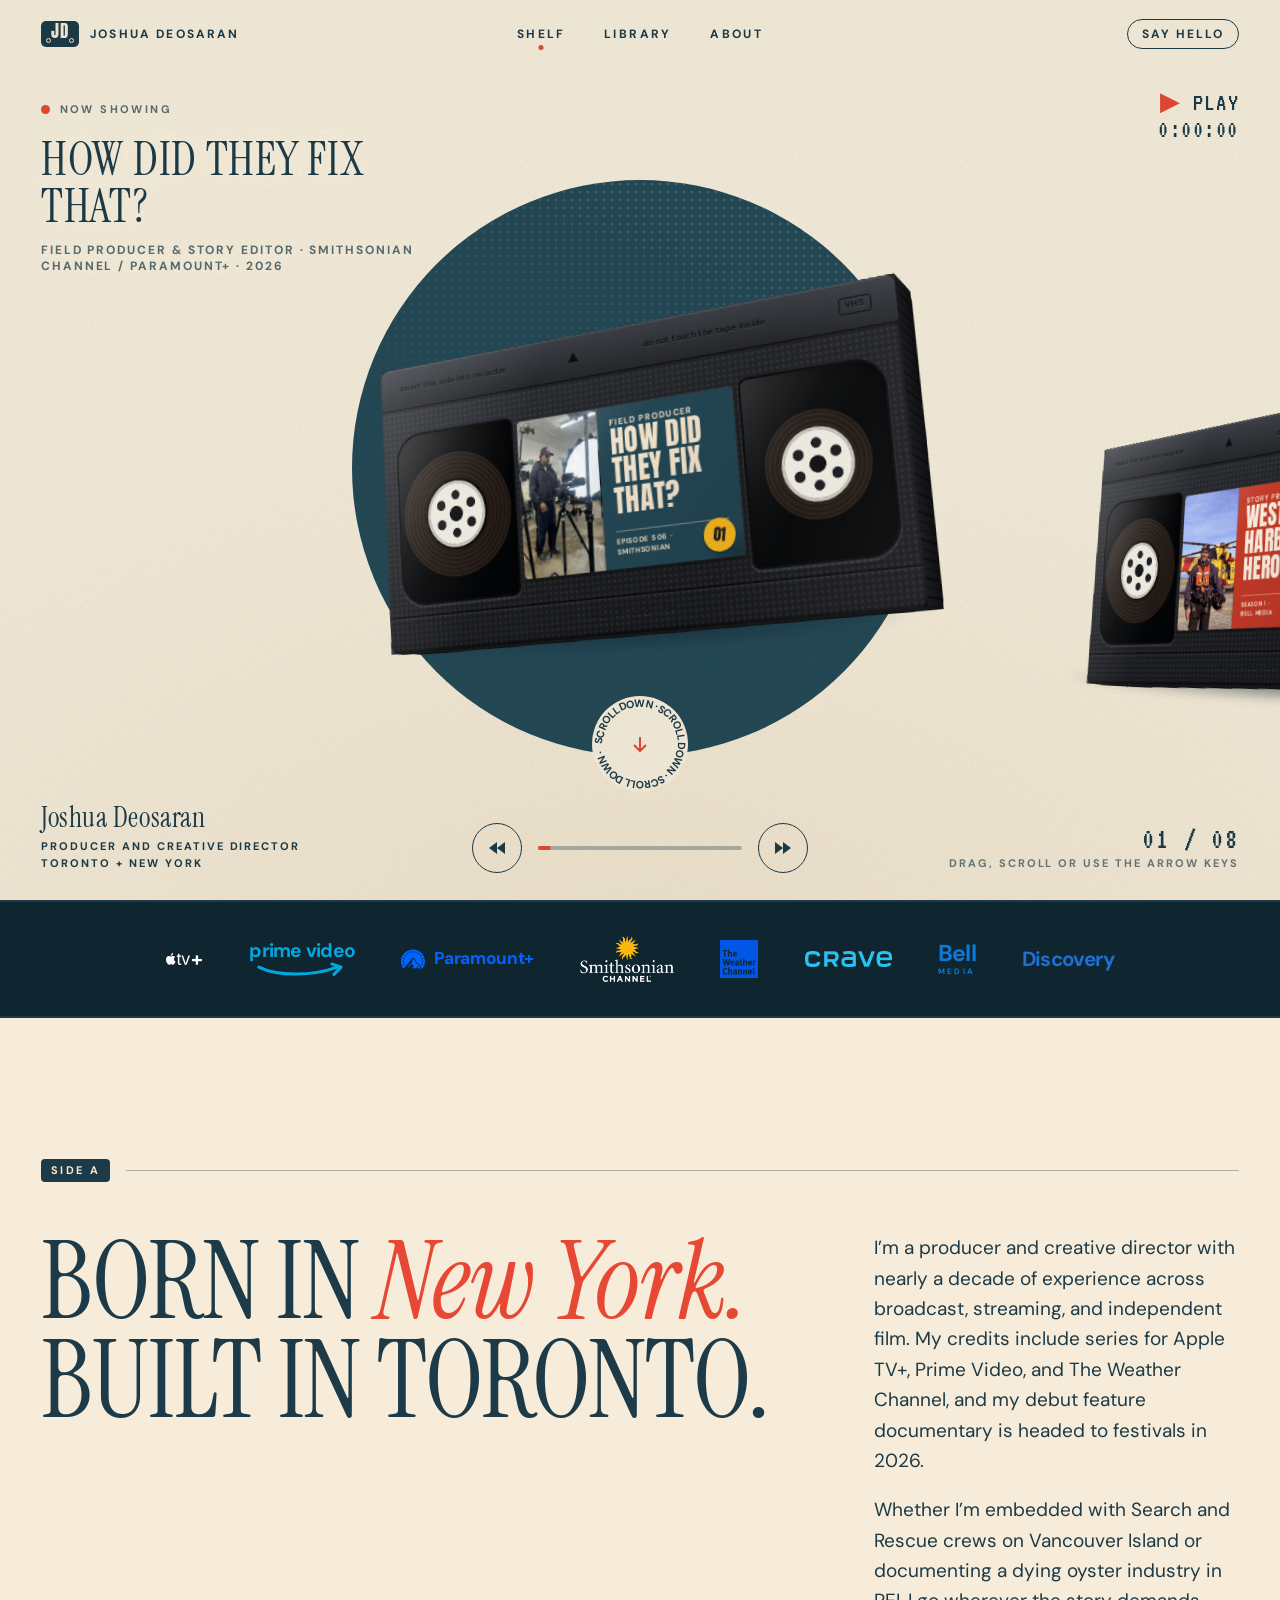
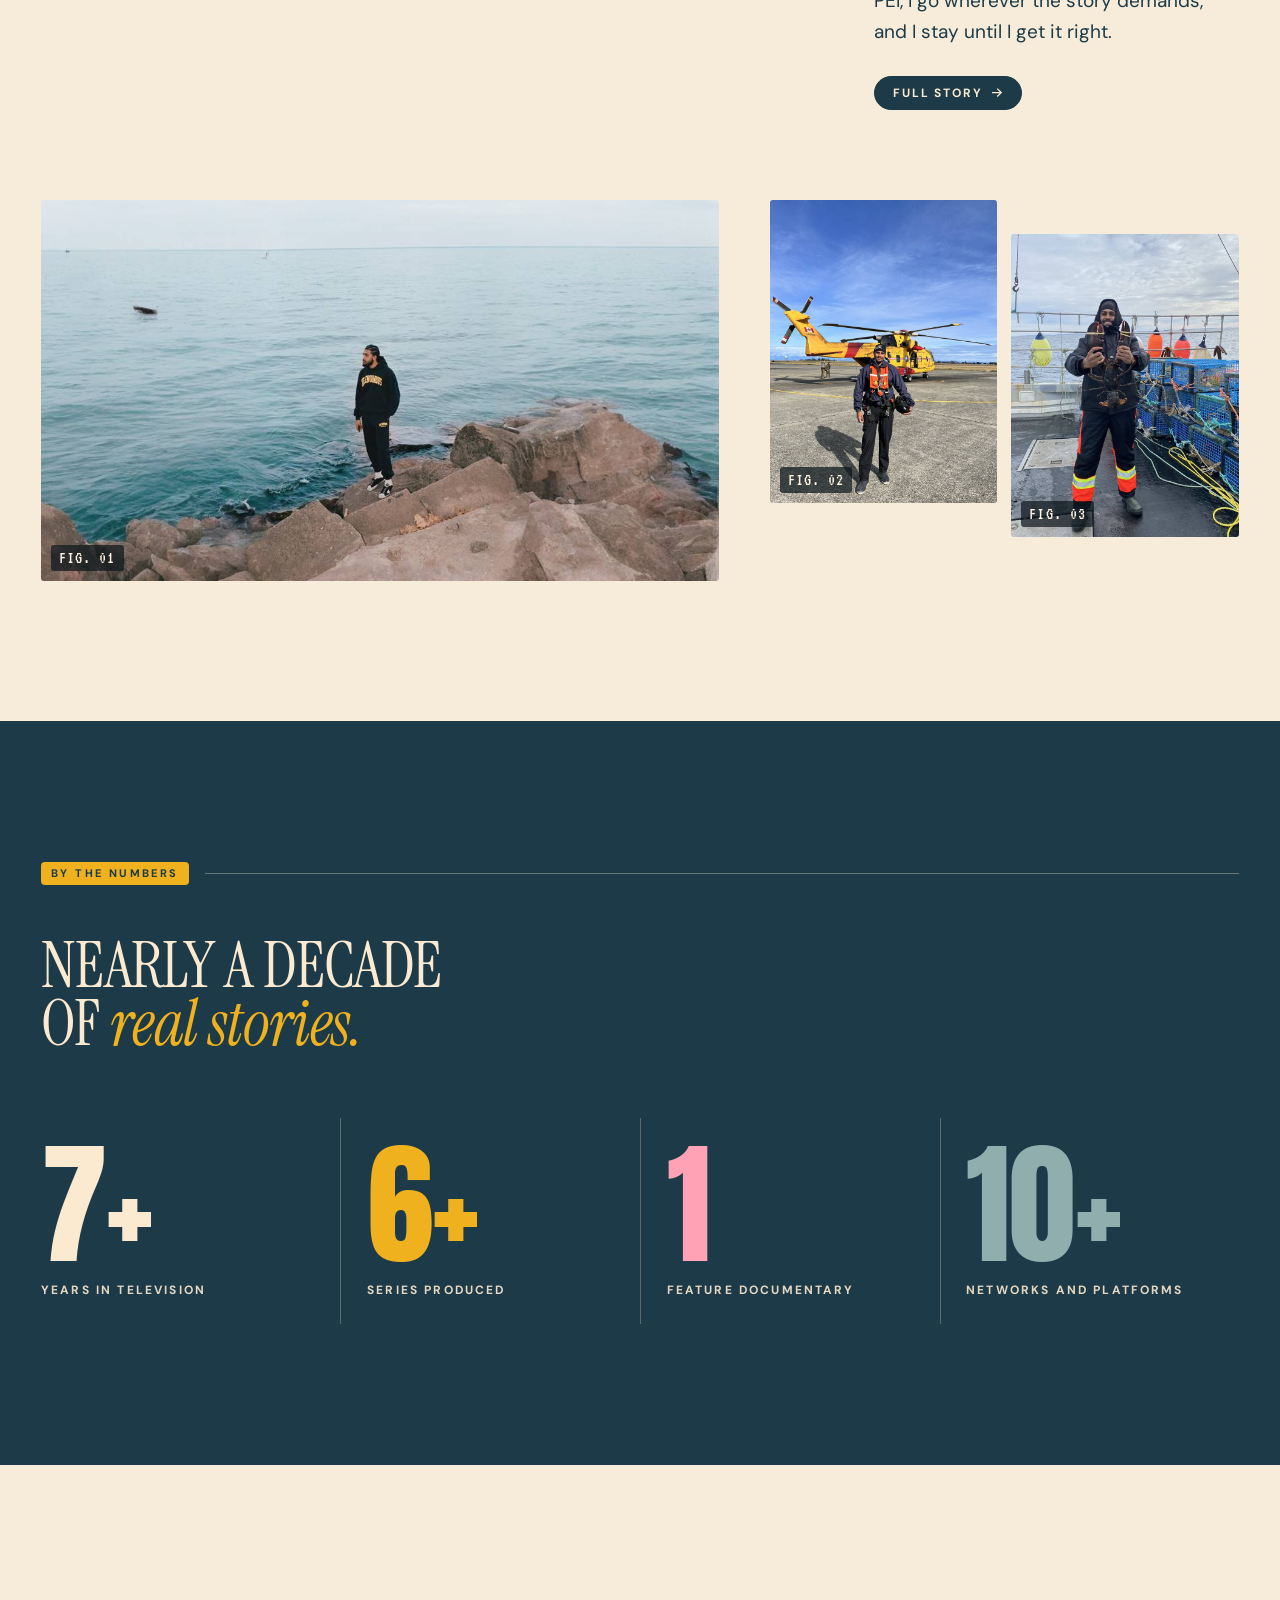
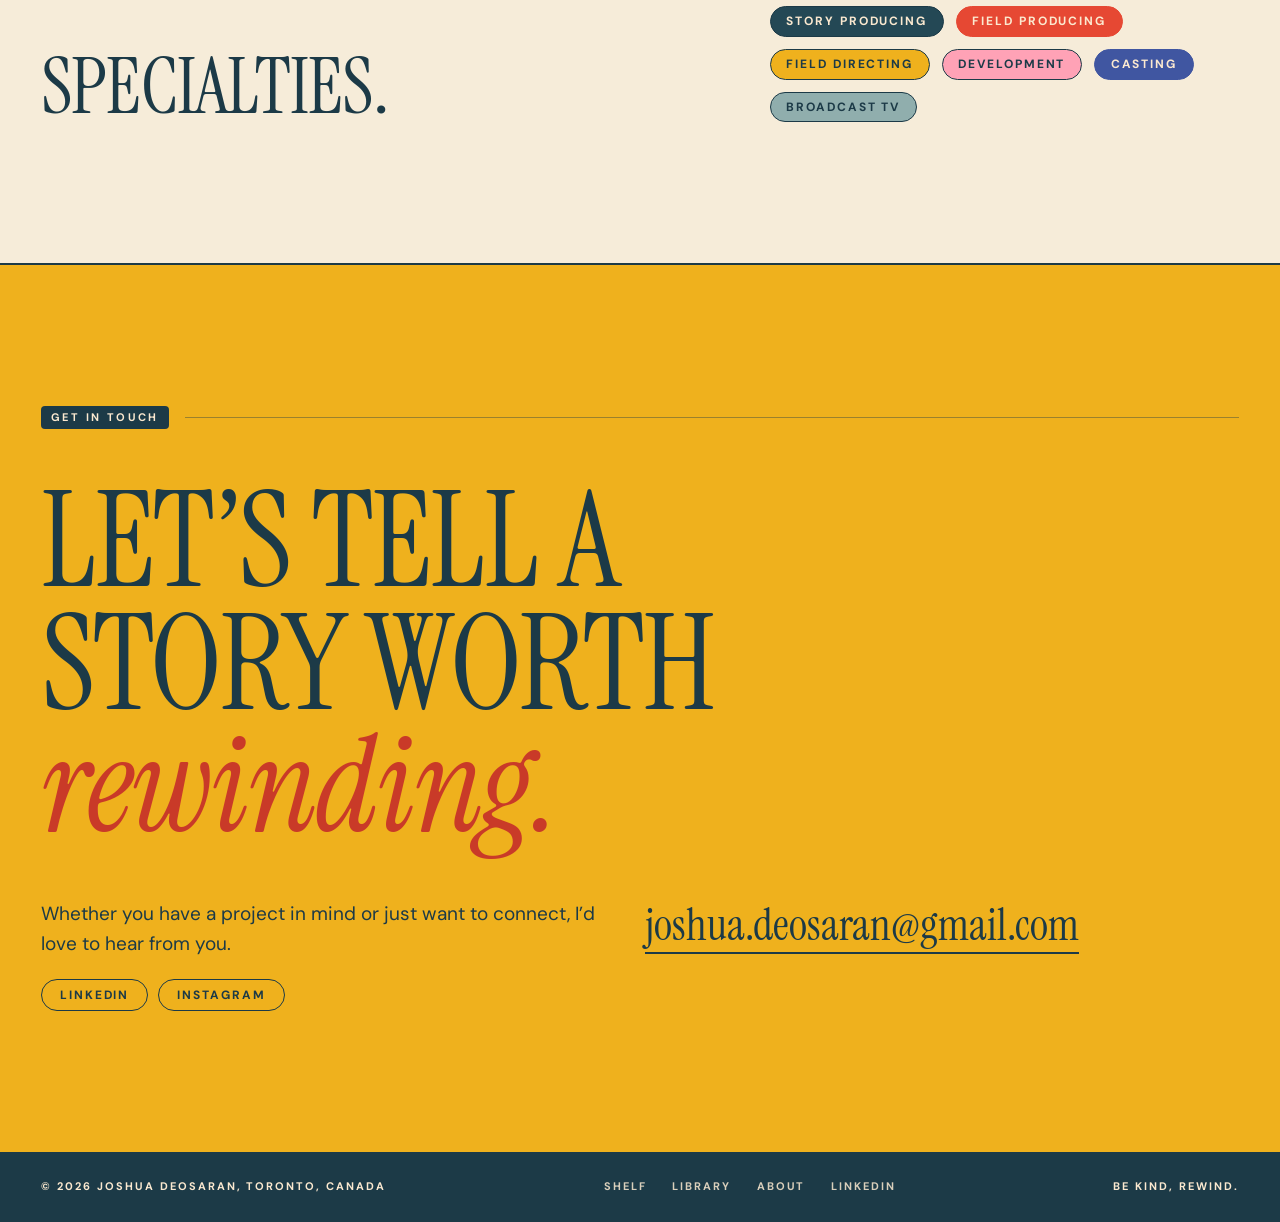
==== commit fed6aa7b: "Mobile tape labels fit; compact logo row with subtle brand-colour hover glow; real Crave logo Co-Aut" ====
--- a/index.html
+++ b/index.html
@@ -14,7 +14,7 @@
 <link rel="preload" href="resources/fonts/instrument-serif-latin-400-normal.woff2" as="font" type="font/woff2" crossorigin>
 <link rel="preload" href="resources/fonts/anton-latin-400-normal.woff2" as="font" type="font/woff2" crossorigin>
 <script>try{if(sessionStorage.getItem('jdwipe'))document.documentElement.className+=' wipe-off'}catch(e){}</script>
-<link rel="stylesheet" href="style.css?v=1793378603">
+<link rel="stylesheet" href="style.css?v=1793378877">
 </head>
 <body>
 <a class="skip" href="#main">Skip to content</a>
@@ -76,8 +76,7 @@
 
   <section class="onair" aria-label="Networks and platforms I have worked with">
     <div class="wrap">
-      <p class="onair-tag"><i></i>On air</p>
-      <ul class="onair-row"><li><a class="lg" href="https://tv.apple.com" target="_blank" rel="noopener" style="--g:#F2F2F2;--i:0" aria-label="Apple TV+, opens in a new tab" title="Apple TV+"><span class="mk" style="--m:url(resources/web/logos/appletv.svg)"></span><span class="pl-plus">+</span></a></li><li><a class="lg" href="https://www.primevideo.com" target="_blank" rel="noopener" style="--g:#1FB6F0;--i:1" aria-label="Prime Video, opens in a new tab" title="Prime Video"><span class="wm prime">prime video<svg viewBox="0 0 90 14" aria-hidden="true"><path d="M3 4c18 9 52 9 76 0" fill="none" stroke="currentColor" stroke-width="3" stroke-linecap="round"/><path d="M74 1l9 3-7 7" fill="none" stroke="currentColor" stroke-width="3" stroke-linecap="round" stroke-linejoin="round"/></svg></span></a></li><li><a class="lg" href="https://www.paramountplus.com" target="_blank" rel="noopener" style="--g:#2F7BFF;--i:2" aria-label="Paramount+, opens in a new tab" title="Paramount+"><span class="mk" style="--m:url(resources/web/logos/paramountplus.svg)"></span><span class="wm para">Paramount<b>+</b></span></a></li><li><a class="lg" href="https://www.smithsonianchannel.com" target="_blank" rel="noopener" style="--g:#FFB81C;--i:3" aria-label="Smithsonian Channel, opens in a new tab" title="Smithsonian Channel"><img class="lgimg" src="resources/web/logos/smithsonian.png" alt="" width="260" height="170"></a></li><li><a class="lg" href="https://weather.com" target="_blank" rel="noopener" style="--g:#4C7DFF;--i:4" aria-label="The Weather Channel, opens in a new tab" title="The Weather Channel"><span class="mk sq" style="--m:url(resources/web/logos/theweatherchannel.svg)"></span></a></li><li><a class="lg" href="https://www.crave.ca" target="_blank" rel="noopener" style="--g:#35C4FF;--i:5" aria-label="Crave, opens in a new tab" title="Crave"><span class="wm crave">CRAVE</span></a></li><li><a class="lg" href="https://www.bellmedia.ca" target="_blank" rel="noopener" style="--g:#3C9DFF;--i:6" aria-label="Bell Media, opens in a new tab" title="Bell Media"><span class="wm bell">Bell<small>Media</small></span></a></li><li><a class="lg" href="https://www.discovery.ca" target="_blank" rel="noopener" style="--g:#3E8BFF;--i:7" aria-label="Discovery, opens in a new tab" title="Discovery"><span class="wm disc">Discovery</span></a></li></ul>
+      <ul class="onair-row"><li><a class="lg" href="https://tv.apple.com" target="_blank" rel="noopener" style="--g:#FFFFFF;--i:0" aria-label="Apple TV+, opens in a new tab" title="Apple TV+"><span class="mk" style="--m:url(resources/web/logos/appletv.svg)"></span><span class="pl-plus">+</span></a></li><li><a class="lg" href="https://www.primevideo.com" target="_blank" rel="noopener" style="--g:#00A8E1;--i:1" aria-label="Prime Video, opens in a new tab" title="Prime Video"><span class="wm prime">prime video<svg viewBox="0 0 90 14" aria-hidden="true"><path d="M3 4c18 9 52 9 76 0" fill="none" stroke="currentColor" stroke-width="3" stroke-linecap="round"/><path d="M74 1l9 3-7 7" fill="none" stroke="currentColor" stroke-width="3" stroke-linecap="round" stroke-linejoin="round"/></svg></span></a></li><li><a class="lg" href="https://www.paramountplus.com" target="_blank" rel="noopener" style="--g:#0064FF;--i:2" aria-label="Paramount+, opens in a new tab" title="Paramount+"><span class="mk" style="--m:url(resources/web/logos/paramountplus.svg)"></span><span class="wm para">Paramount<b>+</b></span></a></li><li><a class="lg" href="https://www.smithsonianchannel.com" target="_blank" rel="noopener" style="--g:#FDB913;--i:3" aria-label="Smithsonian Channel, opens in a new tab" title="Smithsonian Channel"><img class="lgimg" src="resources/web/logos/smithsonian.png" alt="" width="260" height="170"></a></li><li><a class="lg" href="https://weather.com" target="_blank" rel="noopener" style="--g:#0057E7;--i:4" aria-label="The Weather Channel, opens in a new tab" title="The Weather Channel"><span class="mk sq" style="--m:url(resources/web/logos/theweatherchannel.svg)"></span></a></li><li><a class="lg" href="https://www.crave.ca" target="_blank" rel="noopener" style="--g:#2EC4F4;--i:5" aria-label="Crave, opens in a new tab" title="Crave"><img class="lgimg crave" src="resources/web/logos/crave.png" alt="" width="300" height="53"></a></li><li><a class="lg" href="https://www.bellmedia.ca" target="_blank" rel="noopener" style="--g:#0A7BD6;--i:6" aria-label="Bell Media, opens in a new tab" title="Bell Media"><span class="wm bell">Bell<small>Media</small></span></a></li><li><a class="lg" href="https://www.discovery.ca" target="_blank" rel="noopener" style="--g:#1F6FD1;--i:7" aria-label="Discovery, opens in a new tab" title="Discovery"><span class="wm disc">Discovery</span></a></li></ul>
     </div>
   </section>
 
@@ -143,7 +142,7 @@
   </div>
 </footer>
 
-<script src="data.js?v=1793378603"></script>
-<script src="app.js?v=1793378603"></script>
+<script src="data.js?v=1793378877"></script>
+<script src="app.js?v=1793378877"></script>
 </body>
 </html>
--- a/style.css
+++ b/style.css
@@ -143,9 +143,9 @@
 
 /* top strip with embossed warnings */
 .strip{position:absolute;left:0;right:0;top:0;height:8cqw;background:linear-gradient(#3e4047,#26272b);border-bottom:.35cqw solid #0b0c0e;box-shadow:inset 0 .25cqw 0 rgba(255,255,255,.1),0 .4cqw .6cqw rgba(0,0,0,.5);z-index:2;display:flex;align-items:center;justify-content:space-between;padding:0 4.2cqw}
-.strip span{font:600 max(5px,1.6cqw)/1 var(--sans);letter-spacing:.04em;color:#0b0c0e;text-shadow:0 .14cqw 0 rgba(255,255,255,.15);white-space:nowrap}
+.strip span{font:600 max(3.5px,1.6cqw)/1 var(--sans);letter-spacing:.04em;color:#0b0c0e;text-shadow:0 .14cqw 0 rgba(255,255,255,.15);white-space:nowrap}
 .strip i{width:0;height:0;border-left:1.1cqw solid transparent;border-right:1.1cqw solid transparent;border-bottom:1.8cqw solid #0b0c0e;filter:drop-shadow(0 .14cqw 0 rgba(255,255,255,.15))}
-.strip b{font:700 max(5px,1.5cqw)/1 var(--sans);color:#0b0c0e;border:.25cqw solid #0b0c0e;padding:.5cqw .9cqw;border-radius:.5cqw;text-shadow:0 .14cqw 0 rgba(255,255,255,.15);letter-spacing:.06em}
+.strip b{font:700 max(3.5px,1.5cqw)/1 var(--sans);color:#0b0c0e;border:.25cqw solid #0b0c0e;padding:.5cqw .9cqw;border-radius:.5cqw;text-shadow:0 .14cqw 0 rgba(255,255,255,.15);letter-spacing:.06em}
 
 /* reel windows */
 .win{position:absolute;top:13.4cqw;height:31.5cqw;background:#040506;overflow:hidden;z-index:2;box-shadow:inset 0 .6cqw 1.4cqw rgba(0,0,0,.95),0 0 0 .4cqw #0b0c0e,0 .3cqw 0 .55cqw rgba(255,255,255,.09)}
@@ -171,11 +171,12 @@
 .tl-photo{position:relative;background-color:rgba(0,0,0,.2);background-size:cover;background-position:var(--pos,50% 50%);border-right:.3cqw solid rgba(0,0,0,.28)}
 .tl-photo::after{content:"";position:absolute;inset:0;background:var(--lb);mix-blend-mode:soft-light;opacity:.32}
 .tl-text{position:relative;padding:2cqw 2.2cqw 1.7cqw 2.4cqw;display:flex;flex-direction:column;justify-content:space-between;min-width:0}
-.tl-kicker{font:700 max(7px,1.55cqw)/1.15 var(--sans);letter-spacing:.14em;text-transform:uppercase}
-.tl-title{font:400 max(12px,calc(var(--fs,5) * 1cqw))/.98 var(--cond);text-transform:uppercase;letter-spacing:.01em;margin-top:.9cqw;overflow-wrap:anywhere}
-.tl-meta{font:700 max(6px,1.3cqw)/1.25 var(--sans);letter-spacing:.1em;text-transform:uppercase;padding-top:.9cqw;border-top:.25cqw solid color-mix(in srgb,var(--li) 45%,transparent);padding-right:6.4cqw;min-height:4.8cqw}
-.tl-no{position:absolute;bottom:1.1cqw;right:1.4cqw;width:5.6cqw;height:5.6cqw;border-radius:50%;background:var(--la);color:var(--lat);display:grid;place-items:center;font:400 max(9px,2.7cqw)/1 var(--cond);transform:rotate(9deg);z-index:2;box-shadow:0 .25cqw .5cqw rgba(0,0,0,.35)}
-.tmark{position:absolute;left:0;right:0;bottom:2.6cqw;text-align:center;font:600 max(5px,1.4cqw)/1 var(--sans);letter-spacing:.3em;color:#0b0c0e;text-shadow:0 .14cqw 0 rgba(255,255,255,.14);z-index:2}
+:where(.tl-text,.tl-text>span){font-size:0;line-height:0}
+.tl-kicker{font:700 max(4.5px,1.55cqw)/1.15 var(--sans);letter-spacing:.14em;text-transform:uppercase}
+.tl-title{font:400 max(7px,calc(var(--fs,5) * 1cqw))/.98 var(--cond);text-transform:uppercase;letter-spacing:.01em;margin-top:.9cqw;overflow-wrap:anywhere}
+.tl-meta{font:700 max(4px,1.3cqw)/1.25 var(--sans);letter-spacing:.1em;text-transform:uppercase;padding-top:.9cqw;border-top:.25cqw solid color-mix(in srgb,var(--li) 45%,transparent);padding-right:6.4cqw;min-height:4.8cqw}
+.tl-no{position:absolute;bottom:1.1cqw;right:1.4cqw;width:5.6cqw;height:5.6cqw;border-radius:50%;background:var(--la);color:var(--lat);display:grid;place-items:center;font:400 max(5px,2.7cqw)/1 var(--cond);transform:rotate(9deg);z-index:2;box-shadow:0 .25cqw .5cqw rgba(0,0,0,.35)}
+.tmark{position:absolute;left:0;right:0;bottom:2.6cqw;text-align:center;font:600 max(3.5px,1.4cqw)/1 var(--sans);letter-spacing:.3em;color:#0b0c0e;text-shadow:0 .14cqw 0 rgba(255,255,255,.14);z-index:2}
 .tgroove{position:absolute;left:0;right:0;bottom:6.4cqw;height:.3cqw;background:rgba(0,0,0,.55);box-shadow:0 .2cqw 0 rgba(255,255,255,.07);z-index:2}
 
 /* hand drawn outline, drawn on hover */
@@ -613,7 +614,7 @@
   :root{--nav-h:60px}
   .brand-name{display:none}
   .shelf{min-height:600px}
-  .shelf-row{--tw:86vw;gap:6vw;padding-top:8vh}
+  .shelf-row{--tw:90vw;gap:4vw;padding-top:2vh}
   .now{max-width:calc(100vw - 2 * var(--gut))}
   .osd{display:none}
   .ctr small{display:none}
@@ -651,35 +652,25 @@
 .toast a{color:var(--mustard);font-weight:700;margin-left:.4em}
 .mail{display:inline-block}
 
-/* networks: stationary, glowing, clickable */
-.onair{background:#0f2630;color:#fff;padding:clamp(34px,5vw,64px) 0 clamp(40px,5.5vw,72px);border-block:2px solid var(--ink);position:relative;overflow:hidden}
-.onair-tag{display:flex;align-items:center;gap:.7rem;justify-content:center;font:400 20px/1 var(--mono);letter-spacing:.2em;text-transform:uppercase;color:rgba(255,244,227,.7);margin-bottom:clamp(22px,3.4vw,40px)}
-.onair-tag i{width:10px;height:10px;border-radius:50%;background:var(--red);box-shadow:0 0 12px var(--red);animation:blink 1.6s steps(2) infinite}
-.onair-row{display:grid;grid-template-columns:repeat(4,1fr);gap:0;border:1px solid rgba(255,244,227,.14)}
-.onair-row li{border:1px solid rgba(255,244,227,.14);margin:-.5px}
-.lg{--g:#fff;position:relative;display:flex;align-items:center;justify-content:center;gap:.6em;height:clamp(92px,11vw,138px);padding:0 1rem;color:var(--g);text-decoration:none;isolation:isolate;transition:color .3s}
-.lg::before{content:"";position:absolute;inset:0;z-index:-1;background:radial-gradient(60% 70% at 50% 50%,color-mix(in srgb,var(--g) 26%,transparent),transparent 72%);opacity:0;transition:opacity .4s}
-.lg>*{transition:filter .35s,transform .45s var(--ease)}
-.lg:hover::before,.lg:focus-visible::before{opacity:1}
-.lg:hover>*,.lg:focus-visible>*{filter:drop-shadow(0 0 9px var(--g)) drop-shadow(0 0 30px var(--g)) drop-shadow(0 0 60px color-mix(in srgb,var(--g) 60%,transparent));transform:scale(1.06)}
-.lg:focus-visible{outline:2px solid var(--g);outline-offset:-6px}
-.lg .mk{display:block;width:clamp(30px,3.4vw,46px);aspect-ratio:1;background:currentColor;-webkit-mask:var(--m) center/contain no-repeat;mask:var(--m) center/contain no-repeat}
-.lg .mk.sq{width:clamp(48px,5.6vw,76px)}
-.lg .pl-plus{font:700 clamp(24px,2.8vw,38px)/1 var(--sans);margin-left:-.28em}
+/* networks: a tight row, quiet at rest, soft glow in each brand colour on hover */
+.onair{background:#0f2630;padding:clamp(22px,3vw,34px) var(--gut);border-block:2px solid var(--ink)}
+.onair-row{display:flex;flex-wrap:wrap;align-items:center;justify-content:center;gap:clamp(14px,2.2vw,30px) clamp(26px,3.6vw,56px);max-width:1200px;margin:0 auto}
+.lg{--g:#fff;position:relative;display:flex;align-items:center;justify-content:center;gap:.5em;height:clamp(36px,3.6vw,48px);color:var(--g);text-decoration:none;transition:opacity .3s}
+.lg>*{transition:filter .35s}
+.lg:hover,.lg:focus-visible{opacity:1}
+.lg:hover>*,.lg:focus-visible>*{filter:drop-shadow(0 0 6px color-mix(in srgb,var(--g) 55%,transparent)) drop-shadow(0 0 16px color-mix(in srgb,var(--g) 32%,transparent))}
+.lg:focus-visible{outline:1.5px solid color-mix(in srgb,var(--g) 70%,transparent);outline-offset:6px;border-radius:4px}
+.lg .mk{display:block;width:clamp(20px,1.9vw,26px);aspect-ratio:1;background:currentColor;-webkit-mask:var(--m) center/contain no-repeat;mask:var(--m) center/contain no-repeat}
+.lg .mk.sq{width:clamp(30px,3vw,40px)}
+.lg .pl-plus{font:700 clamp(16px,1.6vw,22px)/1 var(--sans);margin-left:-.4em}
 .lg .wm{display:flex;flex-direction:column;align-items:center;line-height:1;white-space:nowrap;text-align:center}
-.lg .wm small{display:block;font-size:.42em;letter-spacing:.34em;text-transform:uppercase;margin-top:.4em;font-weight:700}
-.lg .prime{font:700 clamp(22px,2.6vw,36px)/1 var(--sans);letter-spacing:-.04em}
-.lg .prime svg{width:78%;height:auto;margin-top:.18em}
-.lg .para{flex-direction:row;font:700 clamp(18px,2vw,27px)/1 var(--sans);letter-spacing:-.02em}
-.lg .para b{font-weight:700;margin-left:.04em}
-.lg .smith{font:400 clamp(21px,2.4vw,34px)/1 var(--serif);letter-spacing:.02em;text-transform:uppercase}
-.lg .wx{font:700 clamp(15px,1.6vw,22px)/1 var(--sans);text-transform:uppercase;letter-spacing:.02em;align-items:flex-start;text-align:left}
-.lg .wx small{letter-spacing:.2em}
-.lg .crave{font:400 clamp(32px,4vw,56px)/1 var(--cond);letter-spacing:.06em}
-.lg .bell{font:700 clamp(26px,3vw,42px)/1 var(--sans);letter-spacing:-.03em;align-items:flex-start}
+.lg .wm small{display:block;font-size:.38em;letter-spacing:.3em;text-transform:uppercase;margin-top:.3em;font-weight:700}
+.lg .prime{font:700 clamp(15px,1.5vw,21px)/1 var(--sans);letter-spacing:-.04em}
+.lg .prime svg{display:block;width:4.9em;height:.75em;margin-top:.12em;overflow:visible}
+.lg .para{flex-direction:row;font:700 clamp(14px,1.35vw,19px)/1 var(--sans);letter-spacing:-.02em}
+.lg .bell{font:700 clamp(18px,1.8vw,26px)/1 var(--sans);letter-spacing:-.03em;align-items:flex-start}
 .lg .bell small{letter-spacing:.3em;font-size:.34em}
-.lg .disc{font:700 clamp(22px,2.6vw,36px)/1 var(--sans);letter-spacing:-.04em}
-@media (max-width:900px){.onair-row{grid-template-columns:repeat(2,1fr)}}
-@media (prefers-reduced-motion:reduce){.onair-tag i{animation:none}}
-
-.lg .lgimg{display:block;height:clamp(62px,7.4vw,98px);width:auto}
+.lg .disc{font:700 clamp(16px,1.6vw,23px)/1 var(--sans);letter-spacing:-.04em}
+.lg .lgimg{display:block;height:clamp(36px,3.6vw,50px);width:auto}
+.lg .lgimg.crave{height:clamp(12px,1.2vw,17px)}
+@media (max-width:640px){.onair-row{gap:14px 24px}.lg{height:34px}}
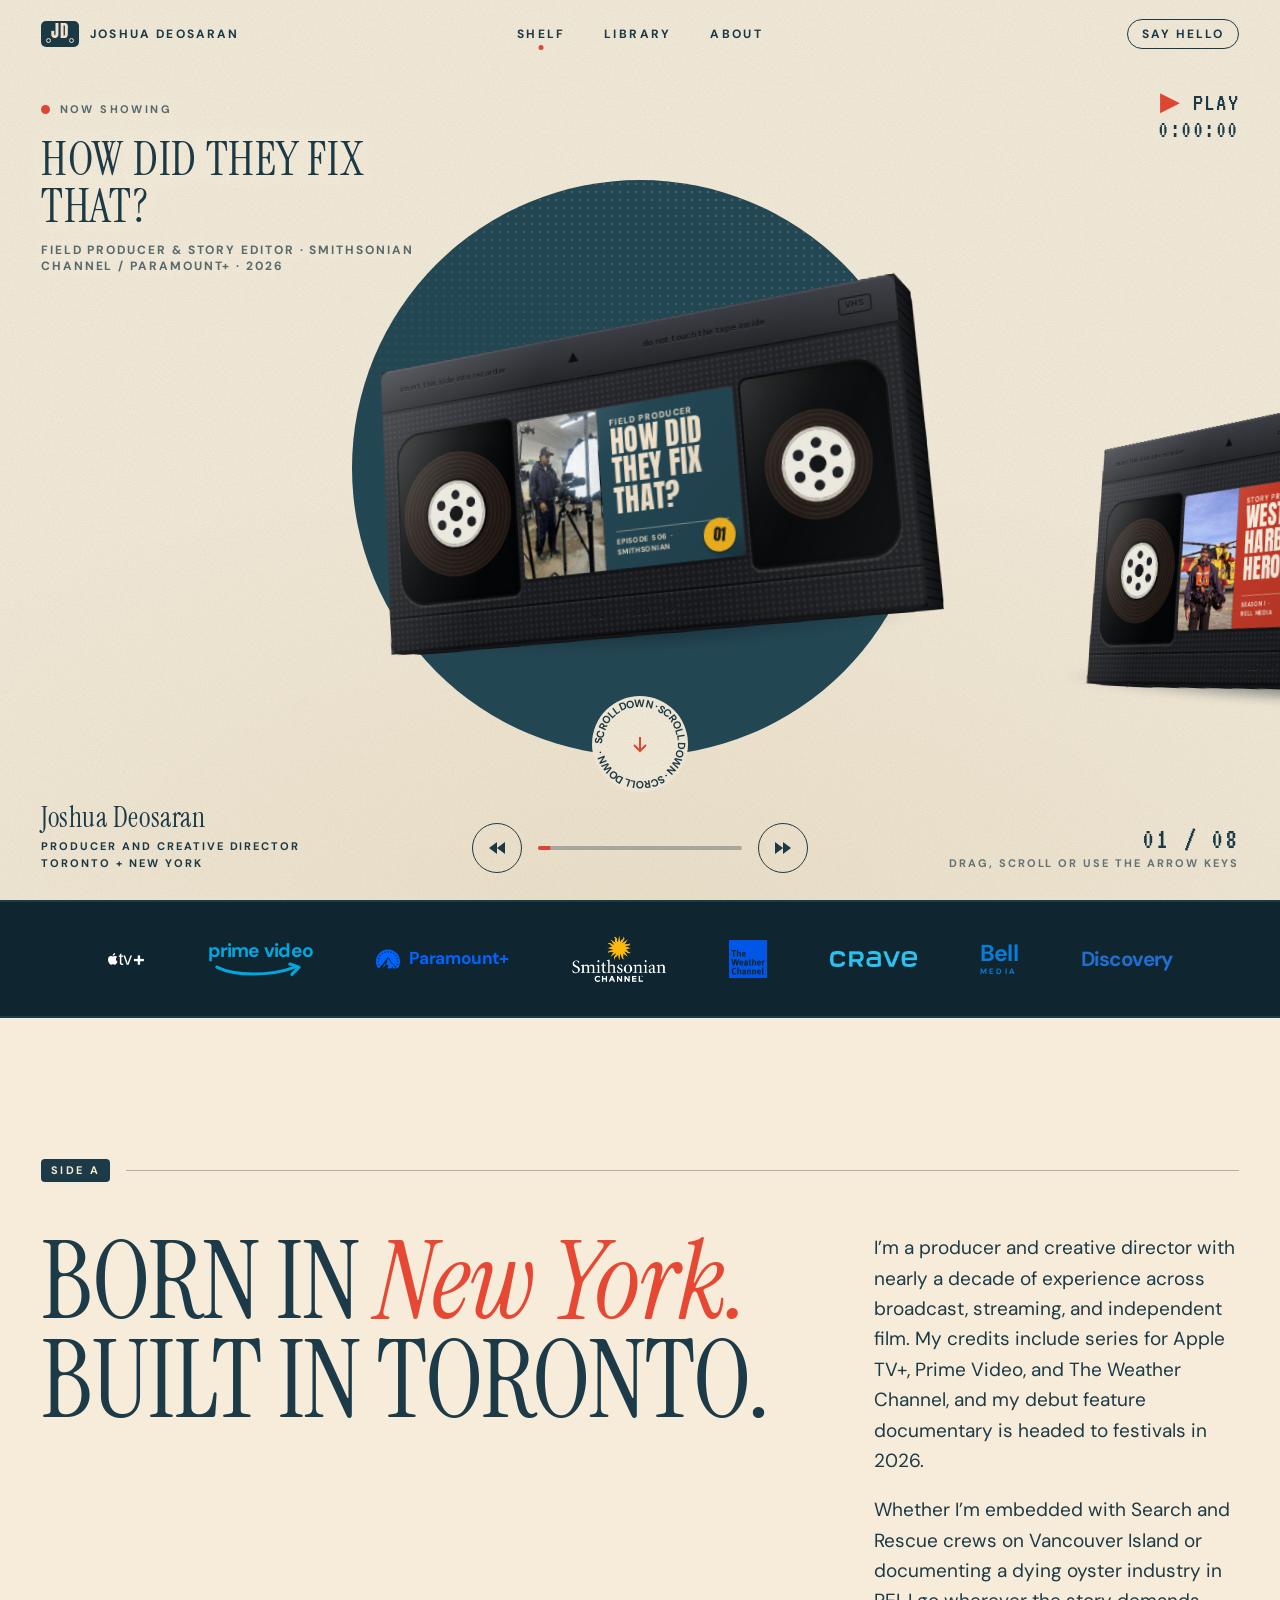
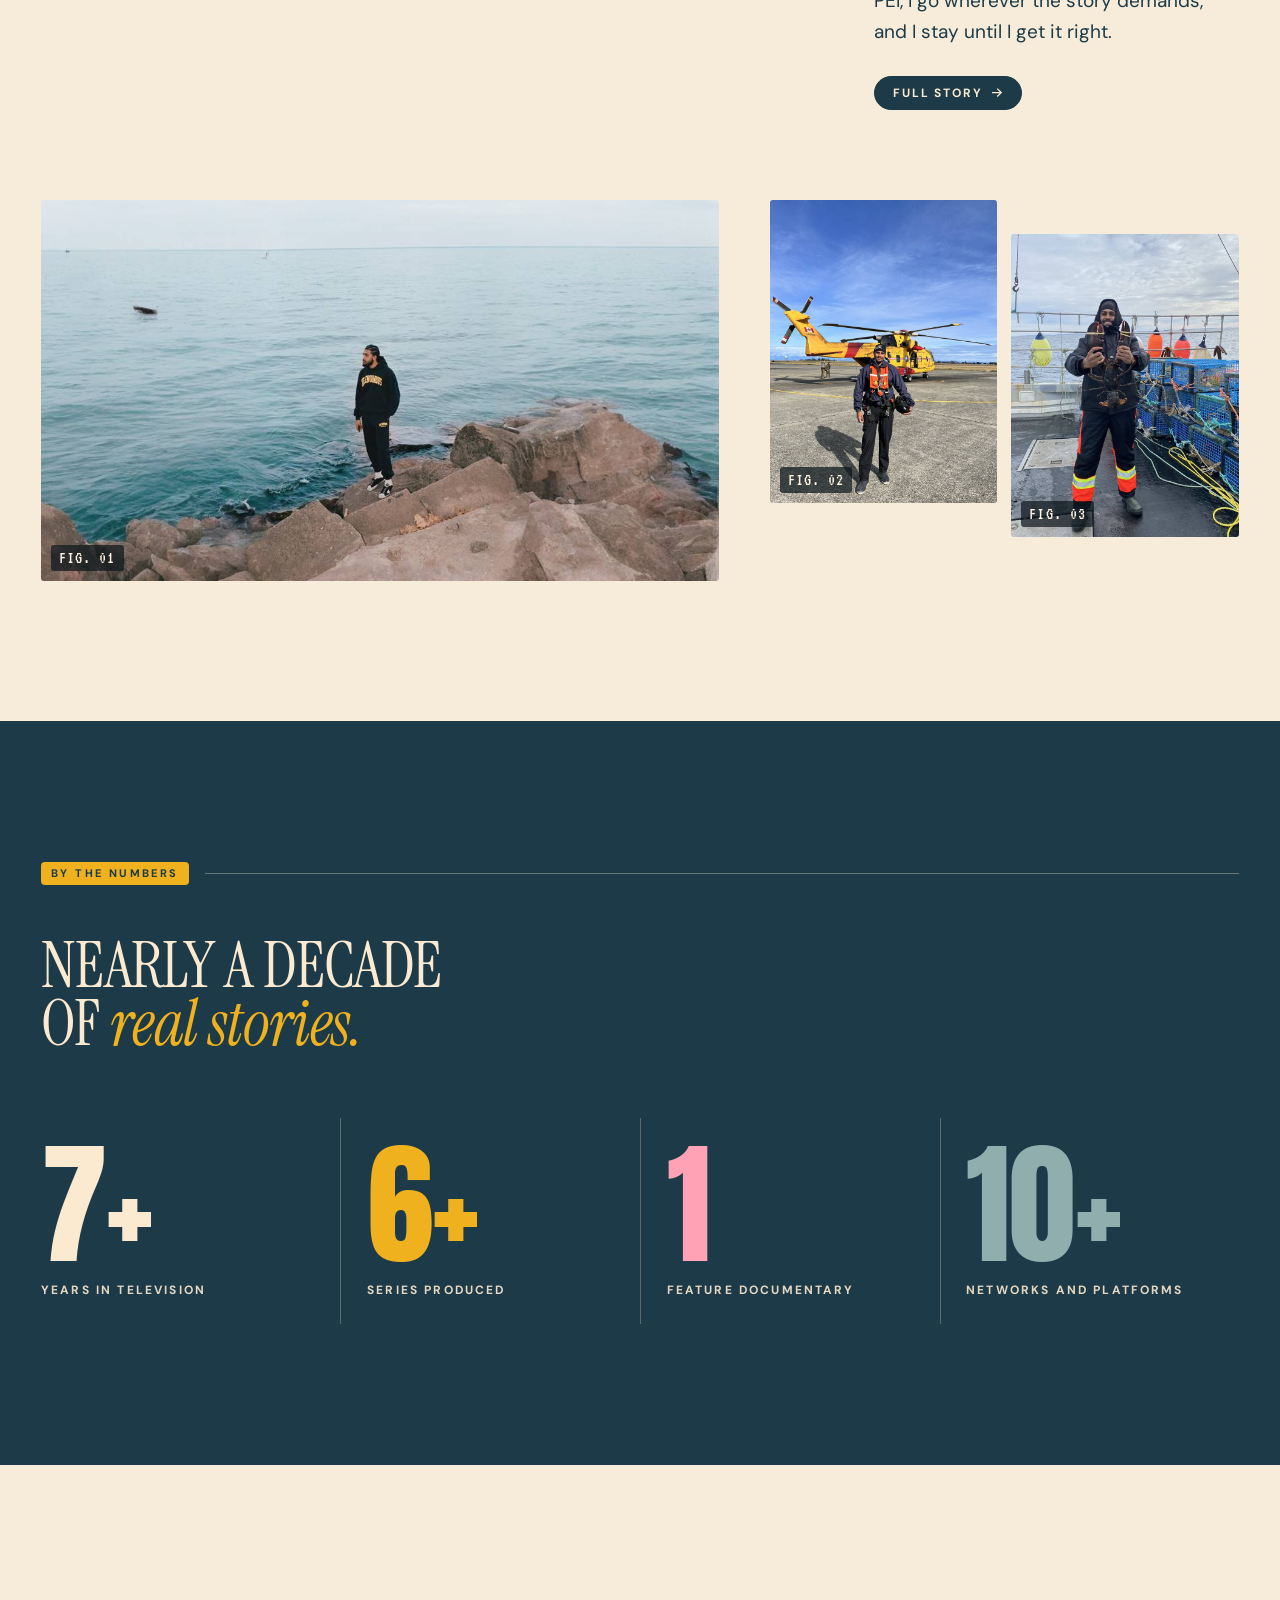
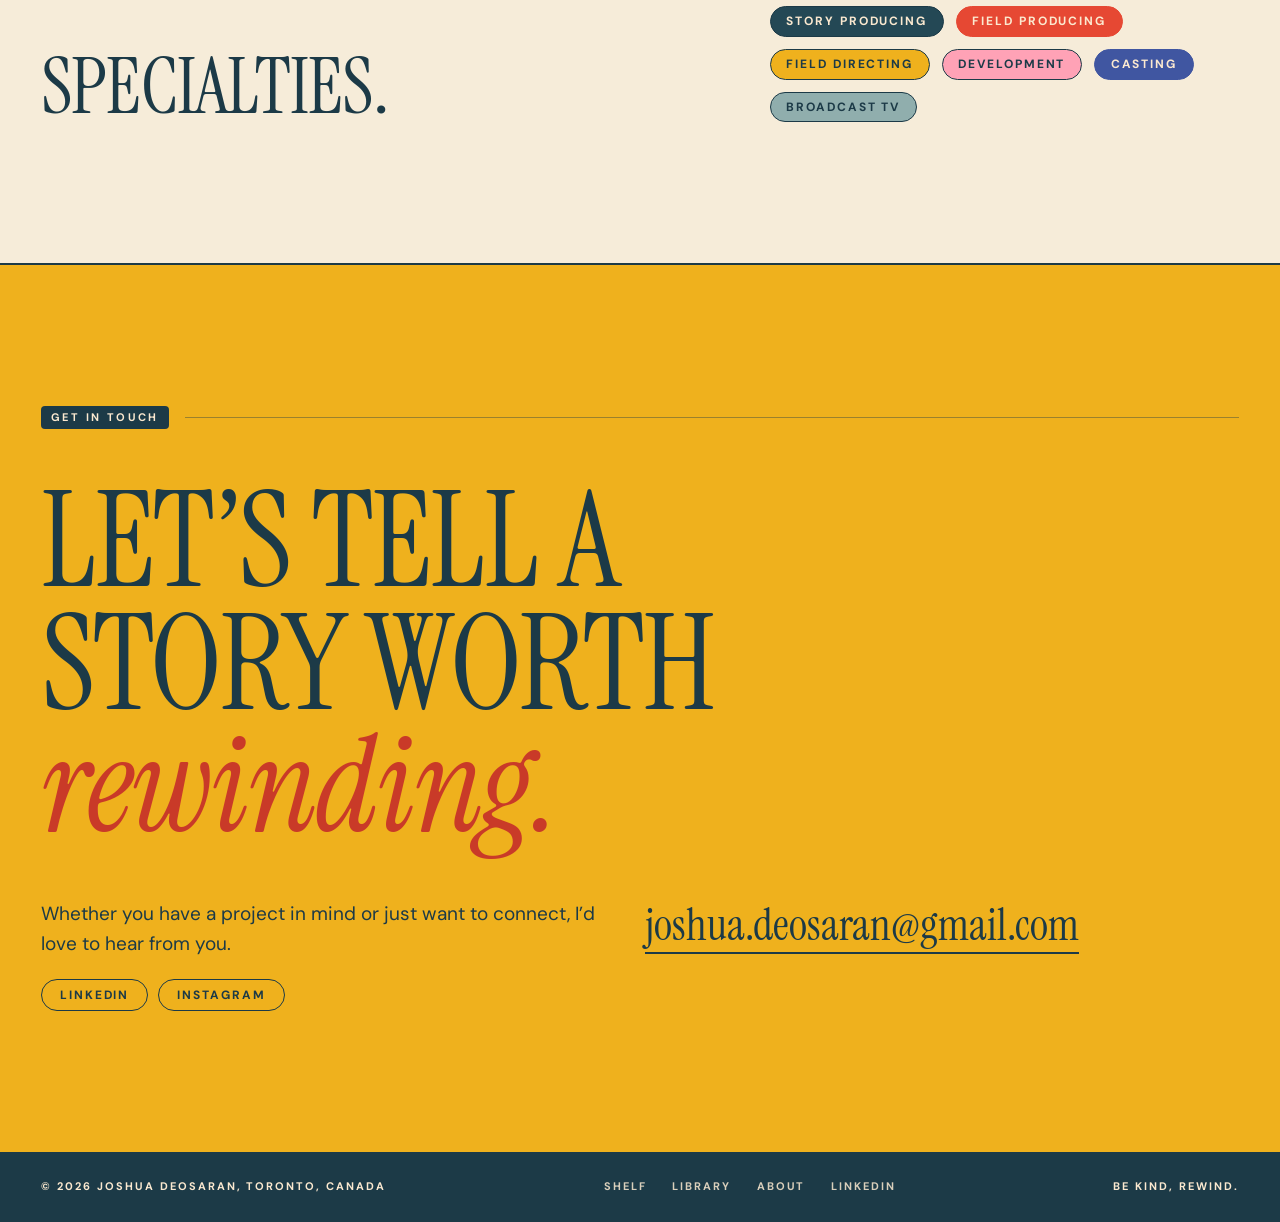
==== commit ef8d9791: "Regular mouse cursor, smoother logo hover glow, spread logos across the row Co-Authored-By: Claude S" ====
--- a/index.html
+++ b/index.html
@@ -14,7 +14,7 @@
 <link rel="preload" href="resources/fonts/instrument-serif-latin-400-normal.woff2" as="font" type="font/woff2" crossorigin>
 <link rel="preload" href="resources/fonts/anton-latin-400-normal.woff2" as="font" type="font/woff2" crossorigin>
 <script>try{if(sessionStorage.getItem('jdwipe'))document.documentElement.className+=' wipe-off'}catch(e){}</script>
-<link rel="stylesheet" href="style.css?v=1793378877">
+<link rel="stylesheet" href="style.css?v=1793379145">
 </head>
 <body>
 <a class="skip" href="#main">Skip to content</a>
@@ -142,7 +142,7 @@
   </div>
 </footer>
 
-<script src="data.js?v=1793378877"></script>
-<script src="app.js?v=1793378877"></script>
+<script src="data.js?v=1793379145"></script>
+<script src="app.js?v=1793379145"></script>
 </body>
 </html>
--- a/style.css
+++ b/style.css
@@ -72,7 +72,6 @@
 .cursor span{font:400 22px/1 var(--mono);color:var(--cream);opacity:0;transition:opacity .2s;letter-spacing:.05em}
 .cursor.big{width:84px;height:84px;margin:-42px 0 0 -42px}
 .cursor.big span{opacity:1}
-html.has-cursor,html.has-cursor a,html.has-cursor button,html.has-cursor [data-cursor]{cursor:none}
 
 /* ---------- page wipe: VHS colour bars ---------- */
 .wipe{position:fixed;inset:0;z-index:400;pointer-events:none;display:flex;flex-direction:column}
@@ -654,11 +653,11 @@
 
 /* networks: a tight row, quiet at rest, soft glow in each brand colour on hover */
 .onair{background:#0f2630;padding:clamp(22px,3vw,34px) var(--gut);border-block:2px solid var(--ink)}
-.onair-row{display:flex;flex-wrap:wrap;align-items:center;justify-content:center;gap:clamp(14px,2.2vw,30px) clamp(26px,3.6vw,56px);max-width:1200px;margin:0 auto}
+.onair-row{display:flex;flex-wrap:wrap;align-items:center;justify-content:space-between;gap:20px clamp(28px,4vw,64px);max-width:1500px;margin:0 auto;padding-inline:clamp(0px,2vw,40px)}
 .lg{--g:#fff;position:relative;display:flex;align-items:center;justify-content:center;gap:.5em;height:clamp(36px,3.6vw,48px);color:var(--g);text-decoration:none;transition:opacity .3s}
-.lg>*{transition:filter .35s}
+.lg>*{filter:drop-shadow(0 0 5px transparent) drop-shadow(0 0 14px transparent) drop-shadow(0 0 28px transparent);transition:filter .9s cubic-bezier(.33,0,.2,1)}
 .lg:hover,.lg:focus-visible{opacity:1}
-.lg:hover>*,.lg:focus-visible>*{filter:drop-shadow(0 0 6px color-mix(in srgb,var(--g) 55%,transparent)) drop-shadow(0 0 16px color-mix(in srgb,var(--g) 32%,transparent))}
+.lg:hover>*,.lg:focus-visible>*{filter:drop-shadow(0 0 5px color-mix(in srgb,var(--g) 40%,transparent)) drop-shadow(0 0 14px color-mix(in srgb,var(--g) 30%,transparent)) drop-shadow(0 0 28px color-mix(in srgb,var(--g) 18%,transparent));transition-duration:.7s}
 .lg:focus-visible{outline:1.5px solid color-mix(in srgb,var(--g) 70%,transparent);outline-offset:6px;border-radius:4px}
 .lg .mk{display:block;width:clamp(20px,1.9vw,26px);aspect-ratio:1;background:currentColor;-webkit-mask:var(--m) center/contain no-repeat;mask:var(--m) center/contain no-repeat}
 .lg .mk.sq{width:clamp(30px,3vw,40px)}
@@ -674,3 +673,4 @@
 .lg .lgimg{display:block;height:clamp(36px,3.6vw,50px);width:auto}
 .lg .lgimg.crave{height:clamp(12px,1.2vw,17px)}
 @media (max-width:640px){.onair-row{gap:14px 24px}.lg{height:34px}}
+@media (max-width:900px){.onair-row{justify-content:space-around}}
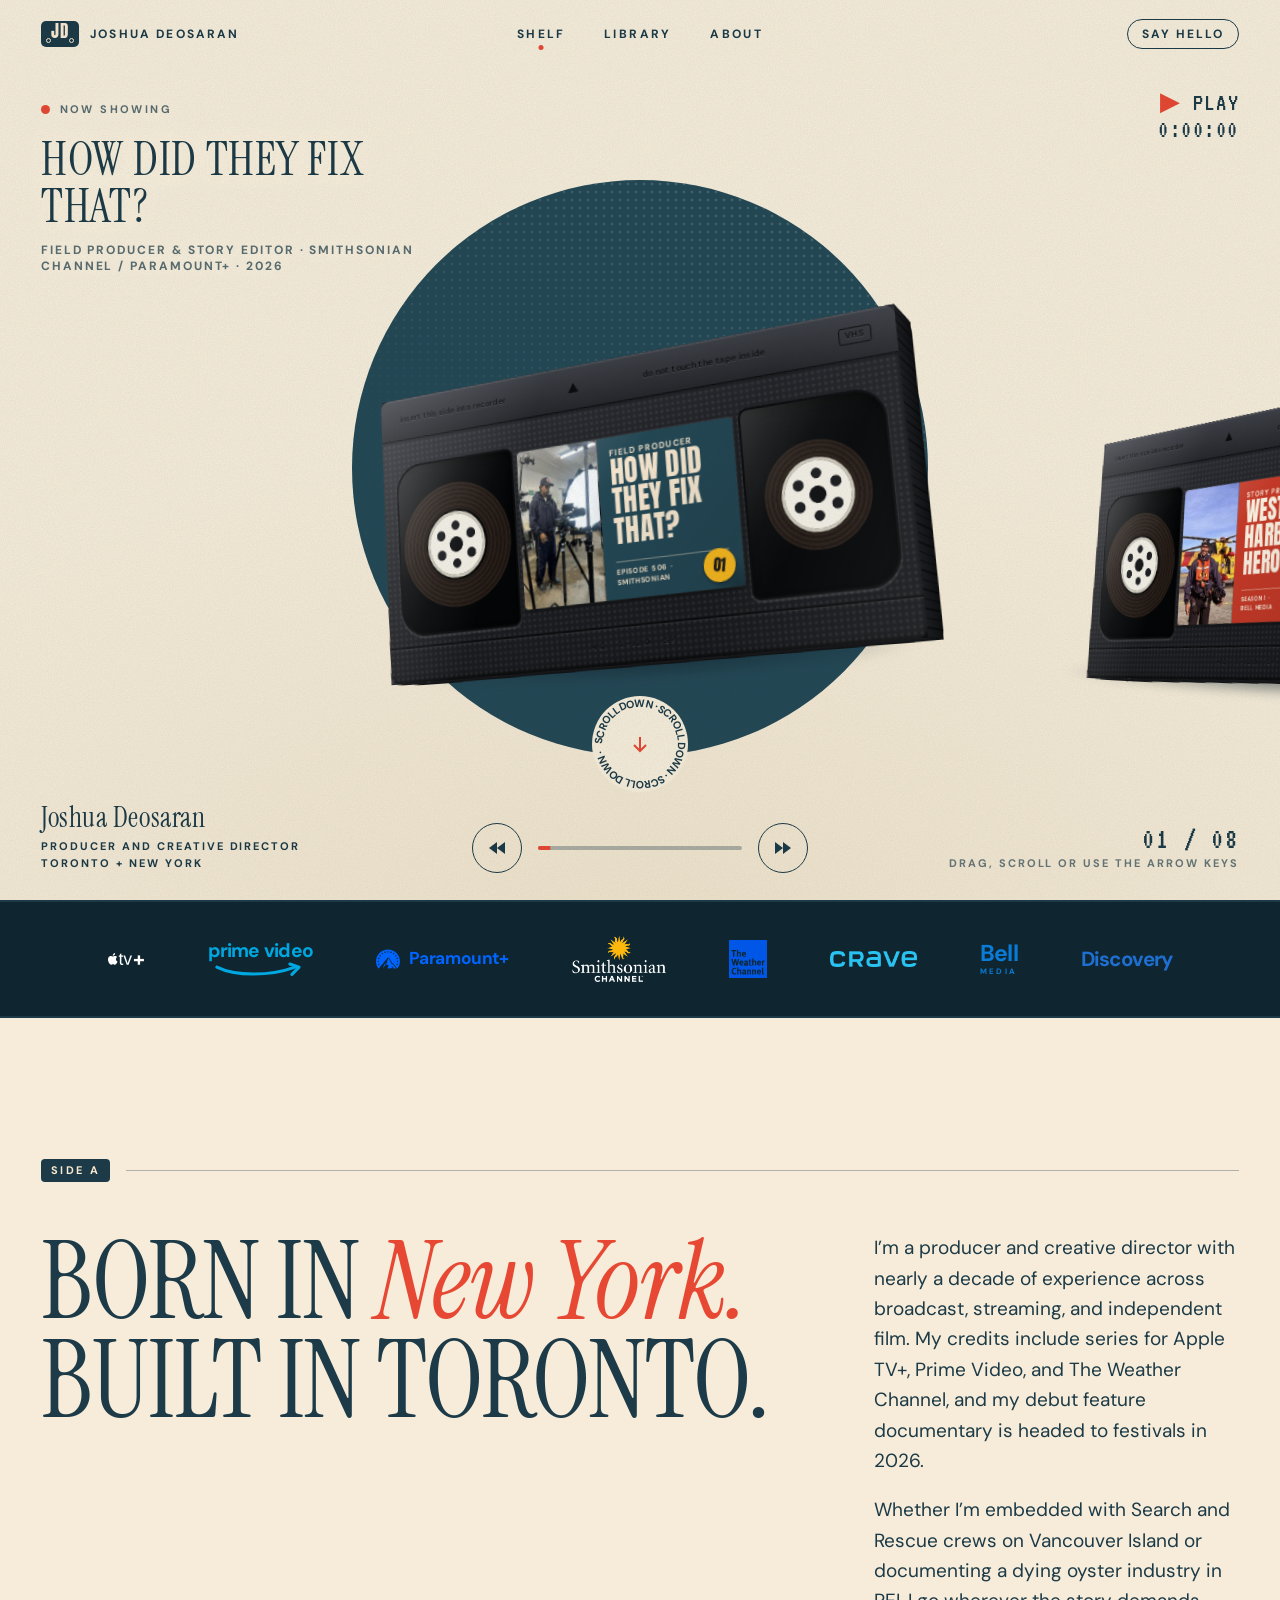
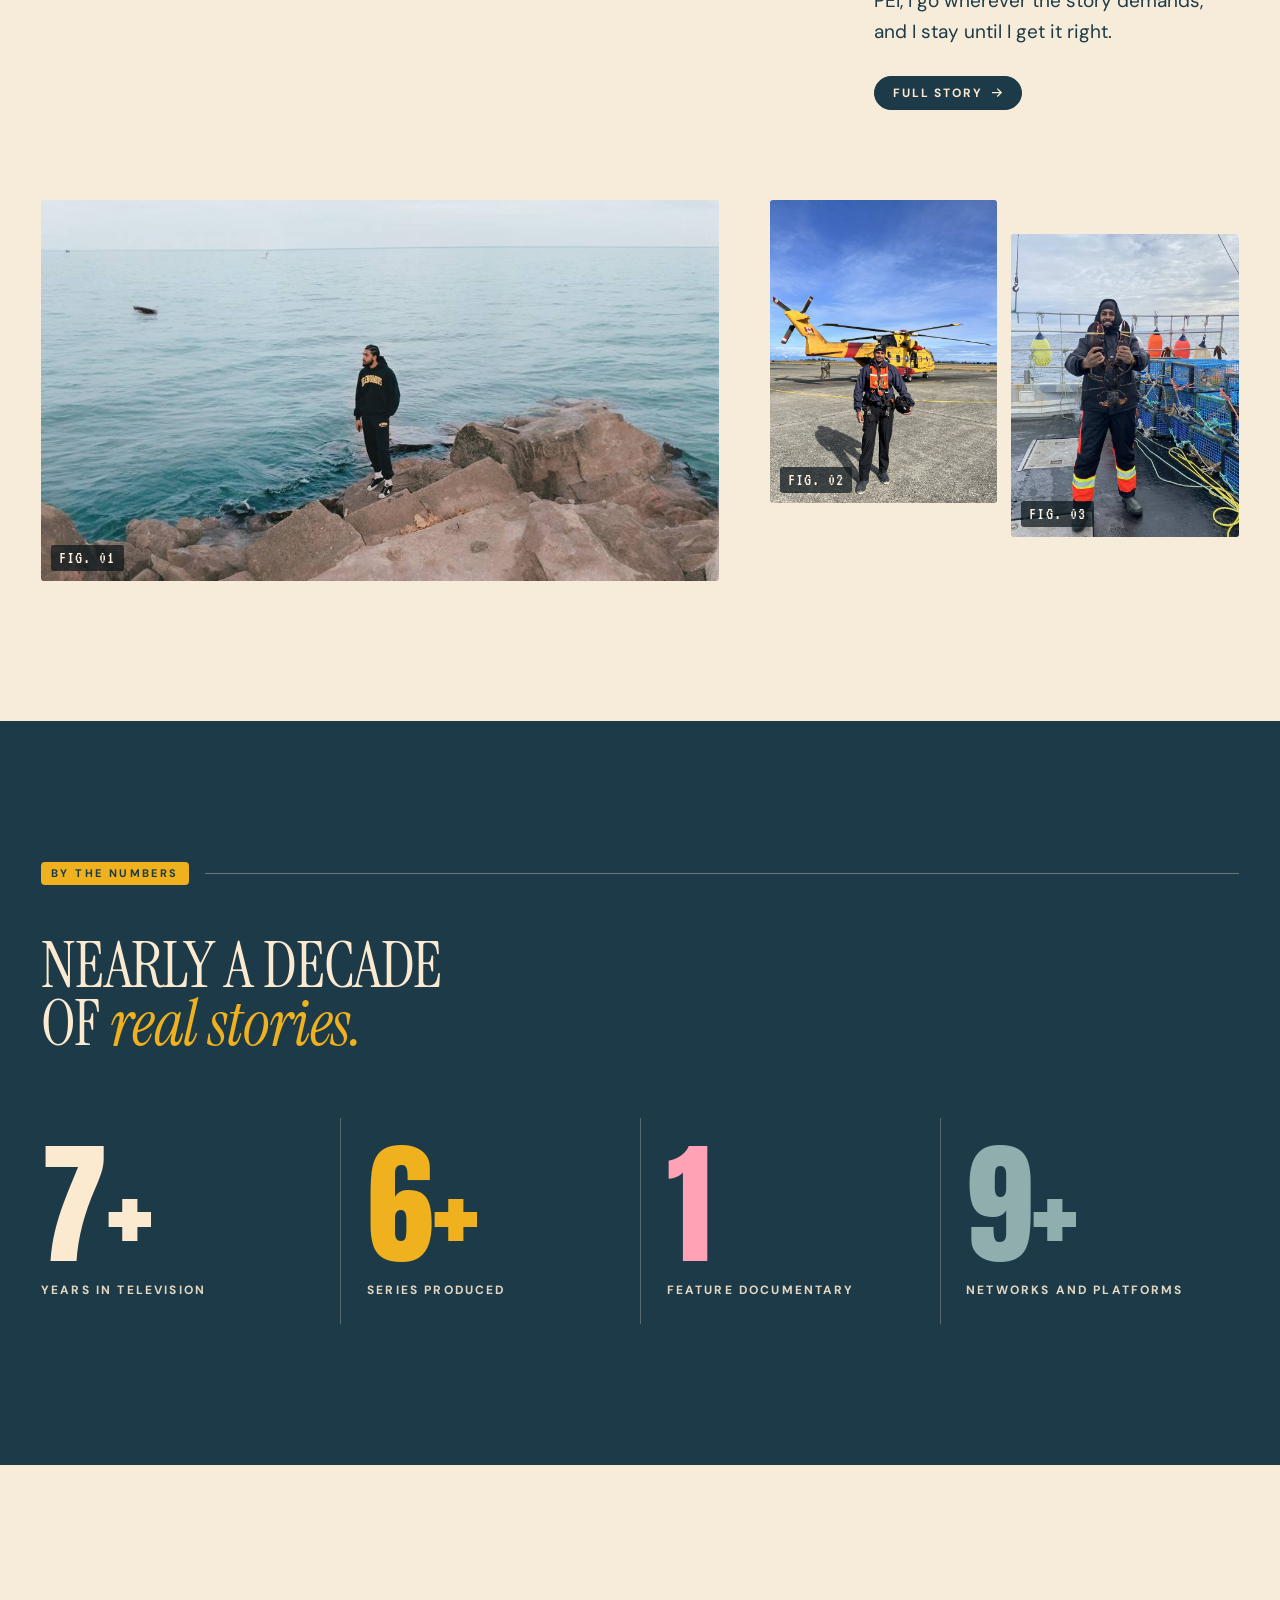
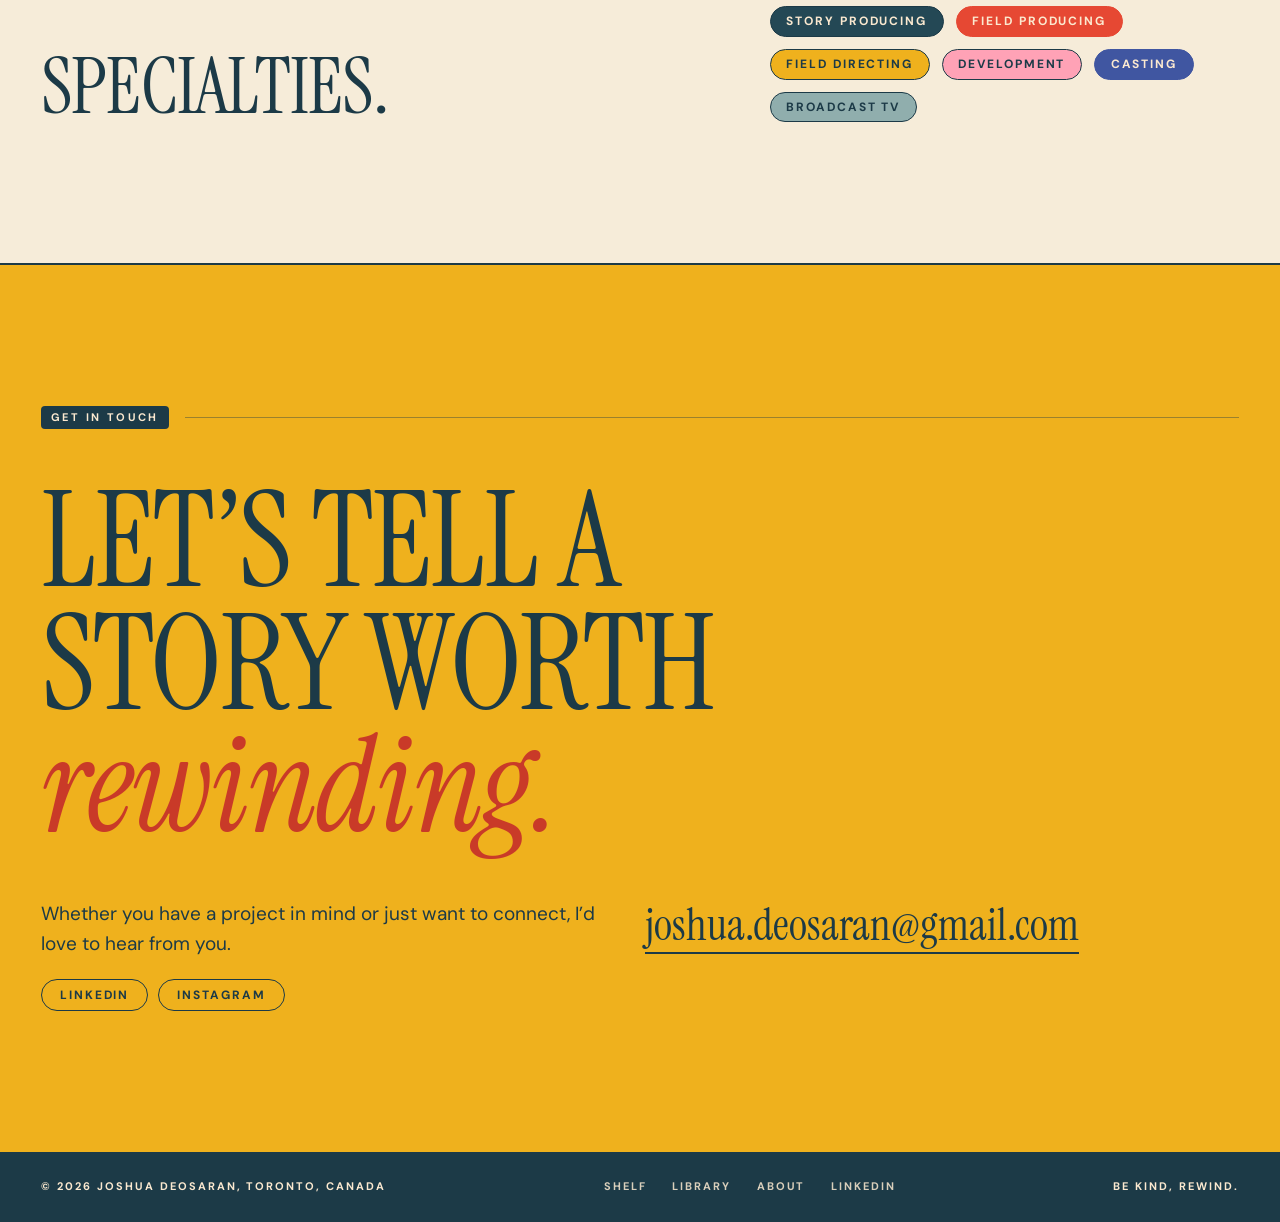
==== commit 90a517b9: "Shelf: reserve a clear zone for the title so tapes never overlap it at any laptop size Co-Authored-B" ====
--- a/index.html
+++ b/index.html
@@ -14,7 +14,7 @@
 <link rel="preload" href="resources/fonts/instrument-serif-latin-400-normal.woff2" as="font" type="font/woff2" crossorigin>
 <link rel="preload" href="resources/fonts/anton-latin-400-normal.woff2" as="font" type="font/woff2" crossorigin>
 <script>try{if(sessionStorage.getItem('jdwipe'))document.documentElement.className+=' wipe-off'}catch(e){}</script>
-<link rel="stylesheet" href="style.css?v=1793379145">
+<link rel="stylesheet" href="style.css?v=1793379497">
 </head>
 <body>
 <a class="skip" href="#main">Skip to content</a>
@@ -142,7 +142,7 @@
   </div>
 </footer>
 
-<script src="data.js?v=1793379145"></script>
-<script src="app.js?v=1793379145"></script>
+<script src="data.js?v=1793379497"></script>
+<script src="app.js?v=1793379497"></script>
 </body>
 </html>
--- a/style.css
+++ b/style.css
@@ -214,7 +214,7 @@
 .shelf-track{position:absolute;inset:0;overflow-x:auto;overflow-y:hidden;scrollbar-width:none;-webkit-overflow-scrolling:touch;overscroll-behavior-x:contain;cursor:grab}
 .shelf-track::-webkit-scrollbar{display:none}
 .shelf-track.dragging{cursor:grabbing}
-.shelf-row{--tw:clamp(300px,min(44vw,88vh),780px);display:flex;align-items:center;height:100%;width:max-content;gap:clamp(24px,5.5vw,100px);padding-inline:calc(50vw - var(--tw)/2);padding-top:13vh}
+.shelf-row{--fsn:clamp(30px,3.7vw,60px);--pt:calc(var(--nav-h) + 116px + 2 * var(--fsn));--pb:128px;--tw:clamp(280px,min(44vw,calc((100svh - var(--pt) - var(--pb) - 6vh) / .66)),780px);display:flex;align-items:center;height:100%;width:max-content;gap:clamp(24px,5.5vw,100px);padding-inline:calc(50vw - var(--tw)/2);padding-top:var(--pt);padding-bottom:var(--pb)}
 .tape-slot{flex:0 0 var(--tw);width:var(--tw);transform:translate3d(0,var(--y,0),0) rotateZ(var(--rz,0deg)) scale(var(--s,1));will-change:transform;position:relative}
 .tape-in{animation:slotIn 1.1s var(--ease) both;animation-delay:calc(var(--i,0) * 80ms + 200ms)}
 @keyframes slotIn{from{opacity:0;translate:40vw 30px;rotate:6deg}to{opacity:1;translate:0 0;rotate:0deg}}
@@ -222,7 +222,7 @@
 .now-label{text-shadow:0 0 10px var(--paper),0 0 10px var(--paper);display:inline-flex;align-items:center;gap:.6rem;font:700 11px/1 var(--sans);letter-spacing:.22em;text-transform:uppercase;color:var(--ink-soft)}
 .now-label::before{content:"";width:9px;height:9px;border-radius:50%;background:var(--red);animation:rec 1.4s steps(2,jump-none) infinite}
 @keyframes rec{50%{opacity:.15}}
-.now-title{text-shadow:0 0 14px var(--paper),0 0 14px var(--paper),0 0 28px var(--paper);font:400 clamp(30px,3.7vw,60px)/1 var(--serif);text-transform:uppercase;letter-spacing:.015em;margin-top:.8rem;transition:opacity .25s,transform .35s var(--ease)}
+.now-title{min-height:2em;text-shadow:0 0 14px var(--paper),0 0 14px var(--paper),0 0 28px var(--paper);font:400 clamp(30px,3.7vw,60px)/1 var(--serif);text-transform:uppercase;letter-spacing:.015em;margin-top:.8rem;transition:opacity .25s,transform .35s var(--ease)}
 .now-meta{text-shadow:0 0 10px var(--paper),0 0 10px var(--paper);font:700 12px/1.4 var(--sans);letter-spacing:.16em;text-transform:uppercase;color:var(--ink-soft);margin-top:.7rem;transition:opacity .25s}
 .now.swap .now-title,.now.swap .now-meta{opacity:0;transform:translateY(8px)}
 .osd{position:absolute;right:var(--gut);top:calc(var(--nav-h) + 22px);z-index:4;pointer-events:none;text-align:right;font:400 clamp(22px,2vw,30px)/1.05 var(--mono);color:var(--ink);letter-spacing:.06em}
@@ -613,7 +613,7 @@
   :root{--nav-h:60px}
   .brand-name{display:none}
   .shelf{min-height:600px}
-  .shelf-row{--tw:90vw;gap:4vw;padding-top:2vh}
+  .shelf-row{--tw:90vw;gap:4vw;padding-top:2vh;padding-bottom:0}
   .now{max-width:calc(100vw - 2 * var(--gut))}
   .osd{display:none}
   .ctr small{display:none}
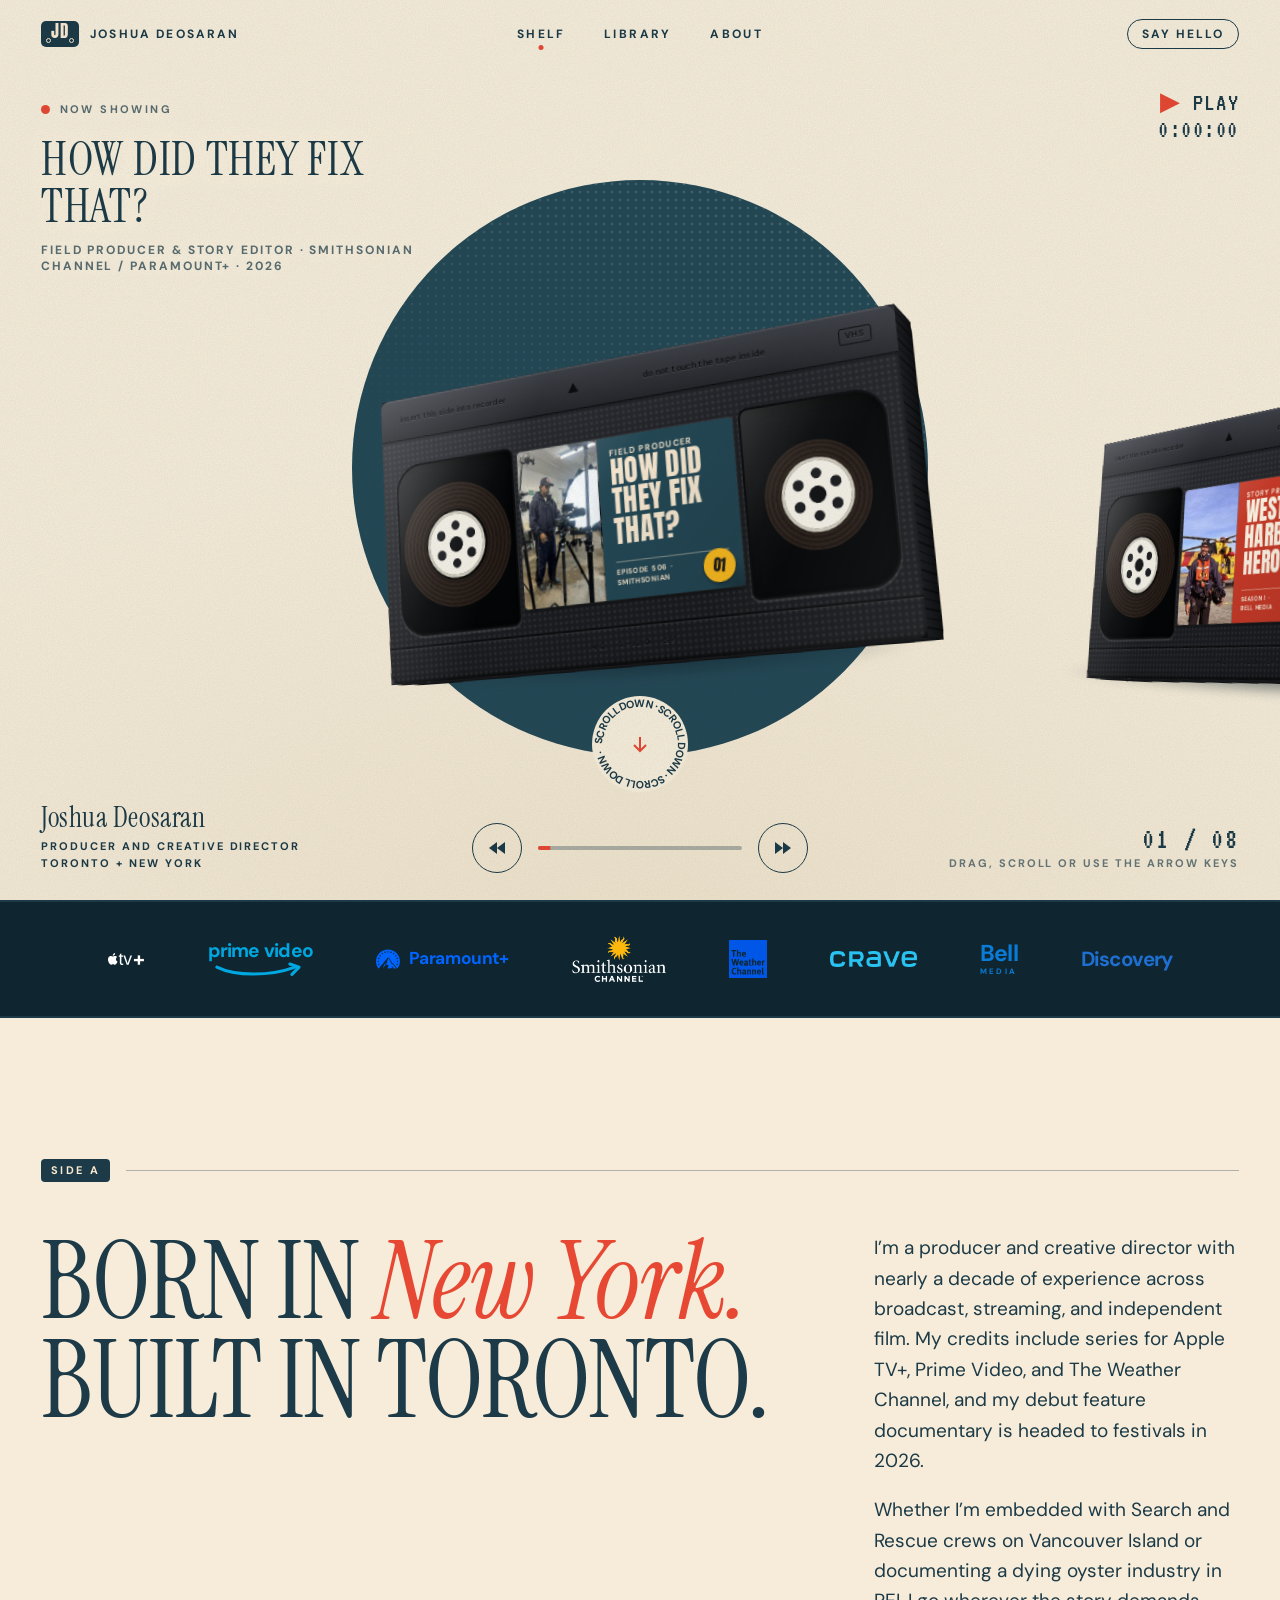
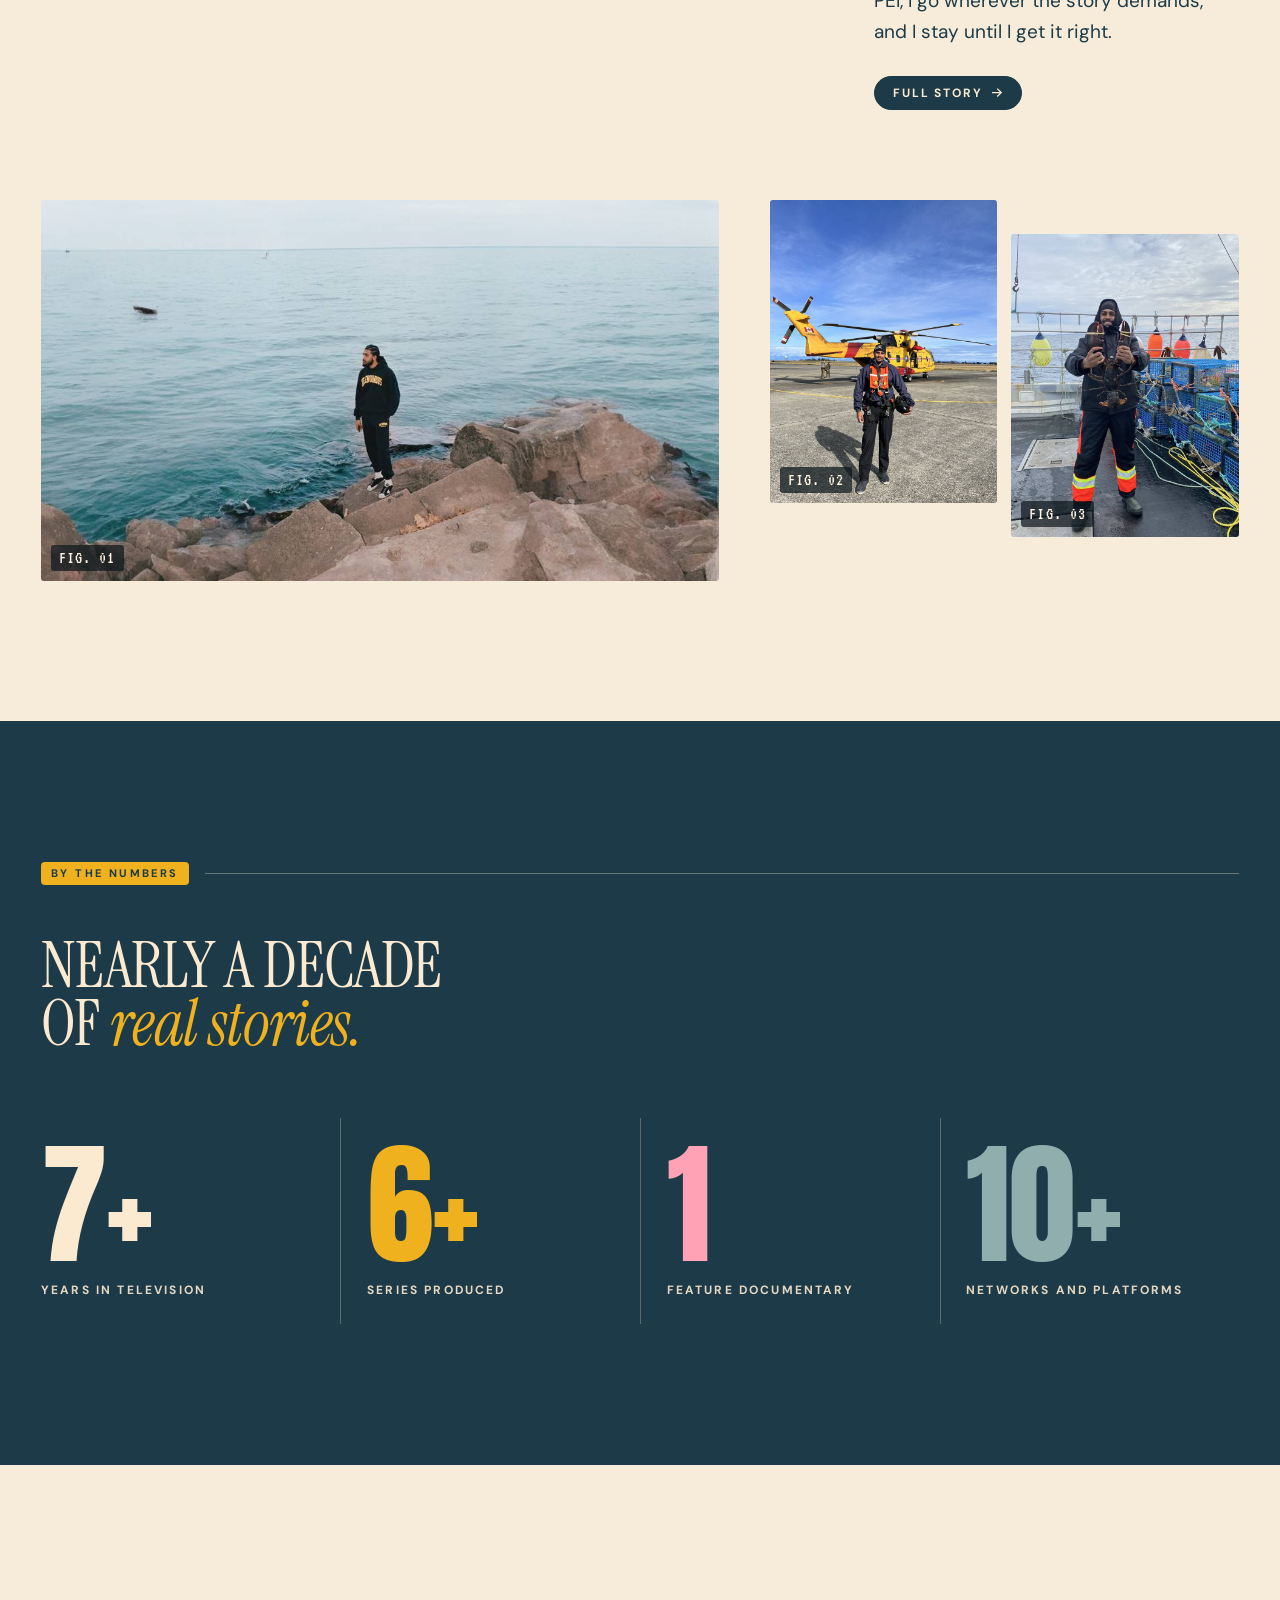
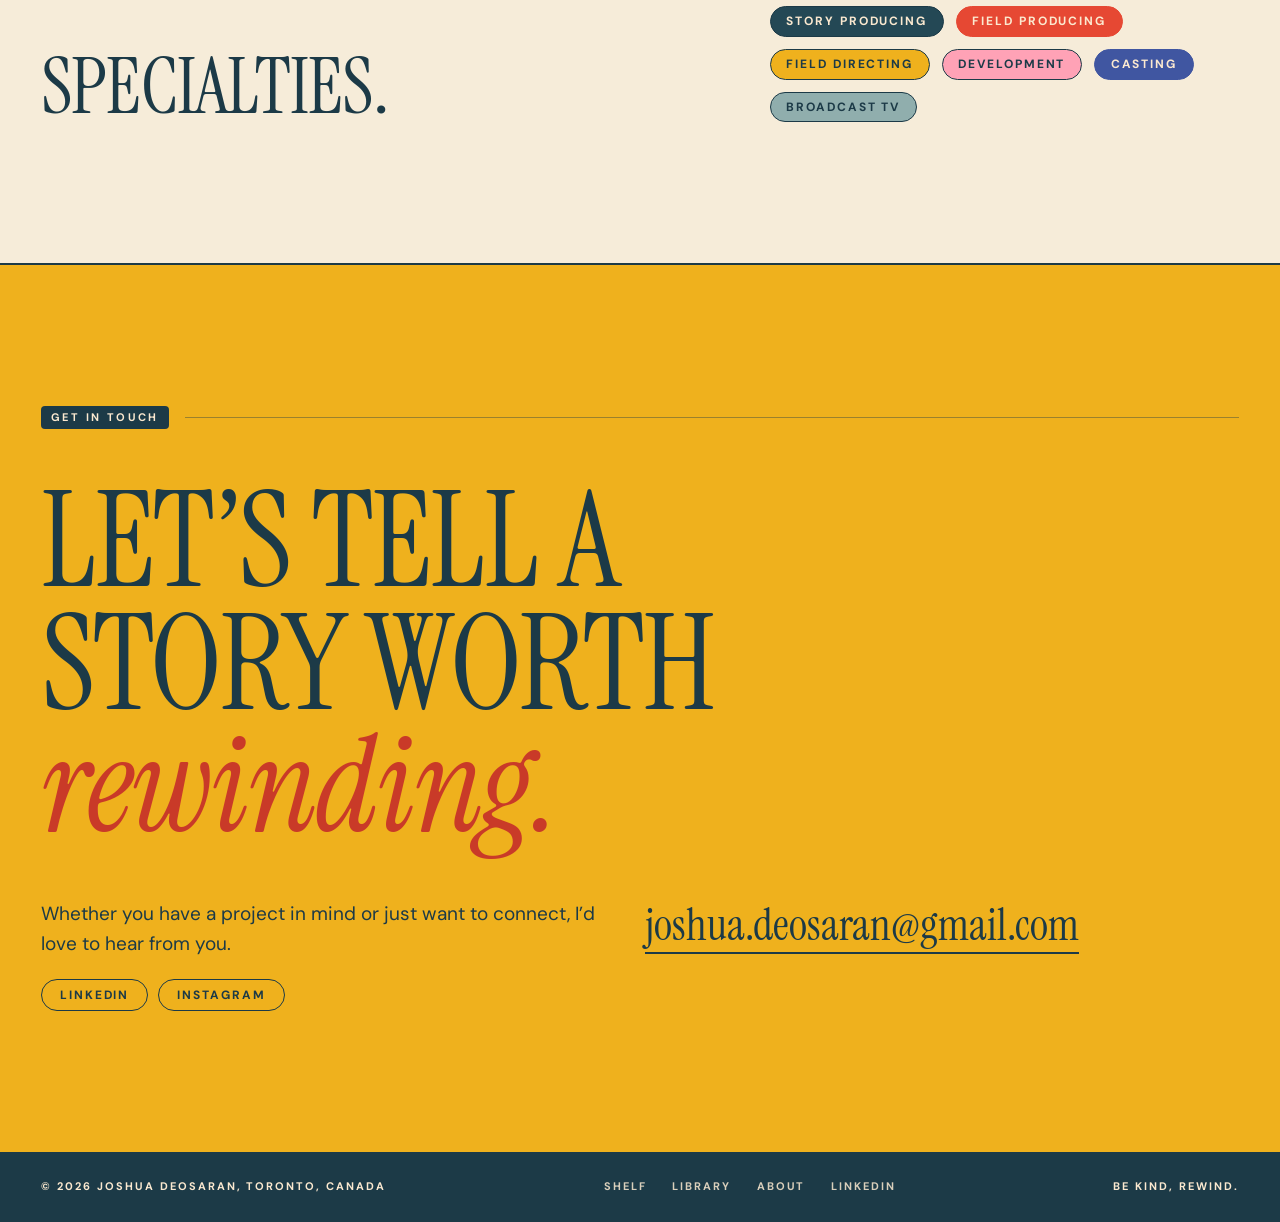
==== commit 50b0e781: "Fix Load more buttons (hide after use, scroll to new tapes), replace library marquee with stats band" ====
--- a/index.html
+++ b/index.html
@@ -14,7 +14,7 @@
 <link rel="preload" href="resources/fonts/instrument-serif-latin-400-normal.woff2" as="font" type="font/woff2" crossorigin>
 <link rel="preload" href="resources/fonts/anton-latin-400-normal.woff2" as="font" type="font/woff2" crossorigin>
 <script>try{if(sessionStorage.getItem('jdwipe'))document.documentElement.className+=' wipe-off'}catch(e){}</script>
-<link rel="stylesheet" href="style.css?v=1793379497">
+<link rel="stylesheet" href="style.css?v=1793380101">
 </head>
 <body>
 <a class="skip" href="#main">Skip to content</a>
@@ -142,7 +142,7 @@
   </div>
 </footer>
 
-<script src="data.js?v=1793379497"></script>
-<script src="app.js?v=1793379497"></script>
+<script src="data.js?v=1793380101"></script>
+<script src="app.js?v=1793380101"></script>
 </body>
 </html>
--- a/style.css
+++ b/style.css
@@ -674,3 +674,12 @@
 .lg .lgimg.crave{height:clamp(12px,1.2vw,17px)}
 @media (max-width:640px){.onair-row{gap:14px 24px}.lg{height:34px}}
 @media (max-width:900px){.onair-row{justify-content:space-around}}
+
+.more[hidden]{display:none}
+.statband{background:var(--red);color:var(--cream);border-block:2px solid var(--ink)}
+.statband ul{display:grid;grid-template-columns:repeat(3,1fr);max-width:1500px;margin:0 auto}
+.statband li{display:flex;align-items:baseline;justify-content:center;gap:1rem;padding:clamp(18px,2.6vw,34px) 1rem;border-left:1px solid rgba(251,233,208,.35)}
+.statband li:first-child{border-left:0}
+.statband b{font:400 clamp(40px,5.4vw,84px)/1 var(--cond);color:var(--cream)}
+.statband span{font:400 clamp(15px,1.5vw,20px)/1.15 var(--mono);letter-spacing:.1em;text-transform:uppercase;max-width:9em}
+@media (max-width:720px){.statband ul{grid-template-columns:1fr}.statband li{border-left:0;border-top:1px solid rgba(251,233,208,.35);justify-content:flex-start;padding-inline:var(--gut)}.statband li:first-child{border-top:0}}
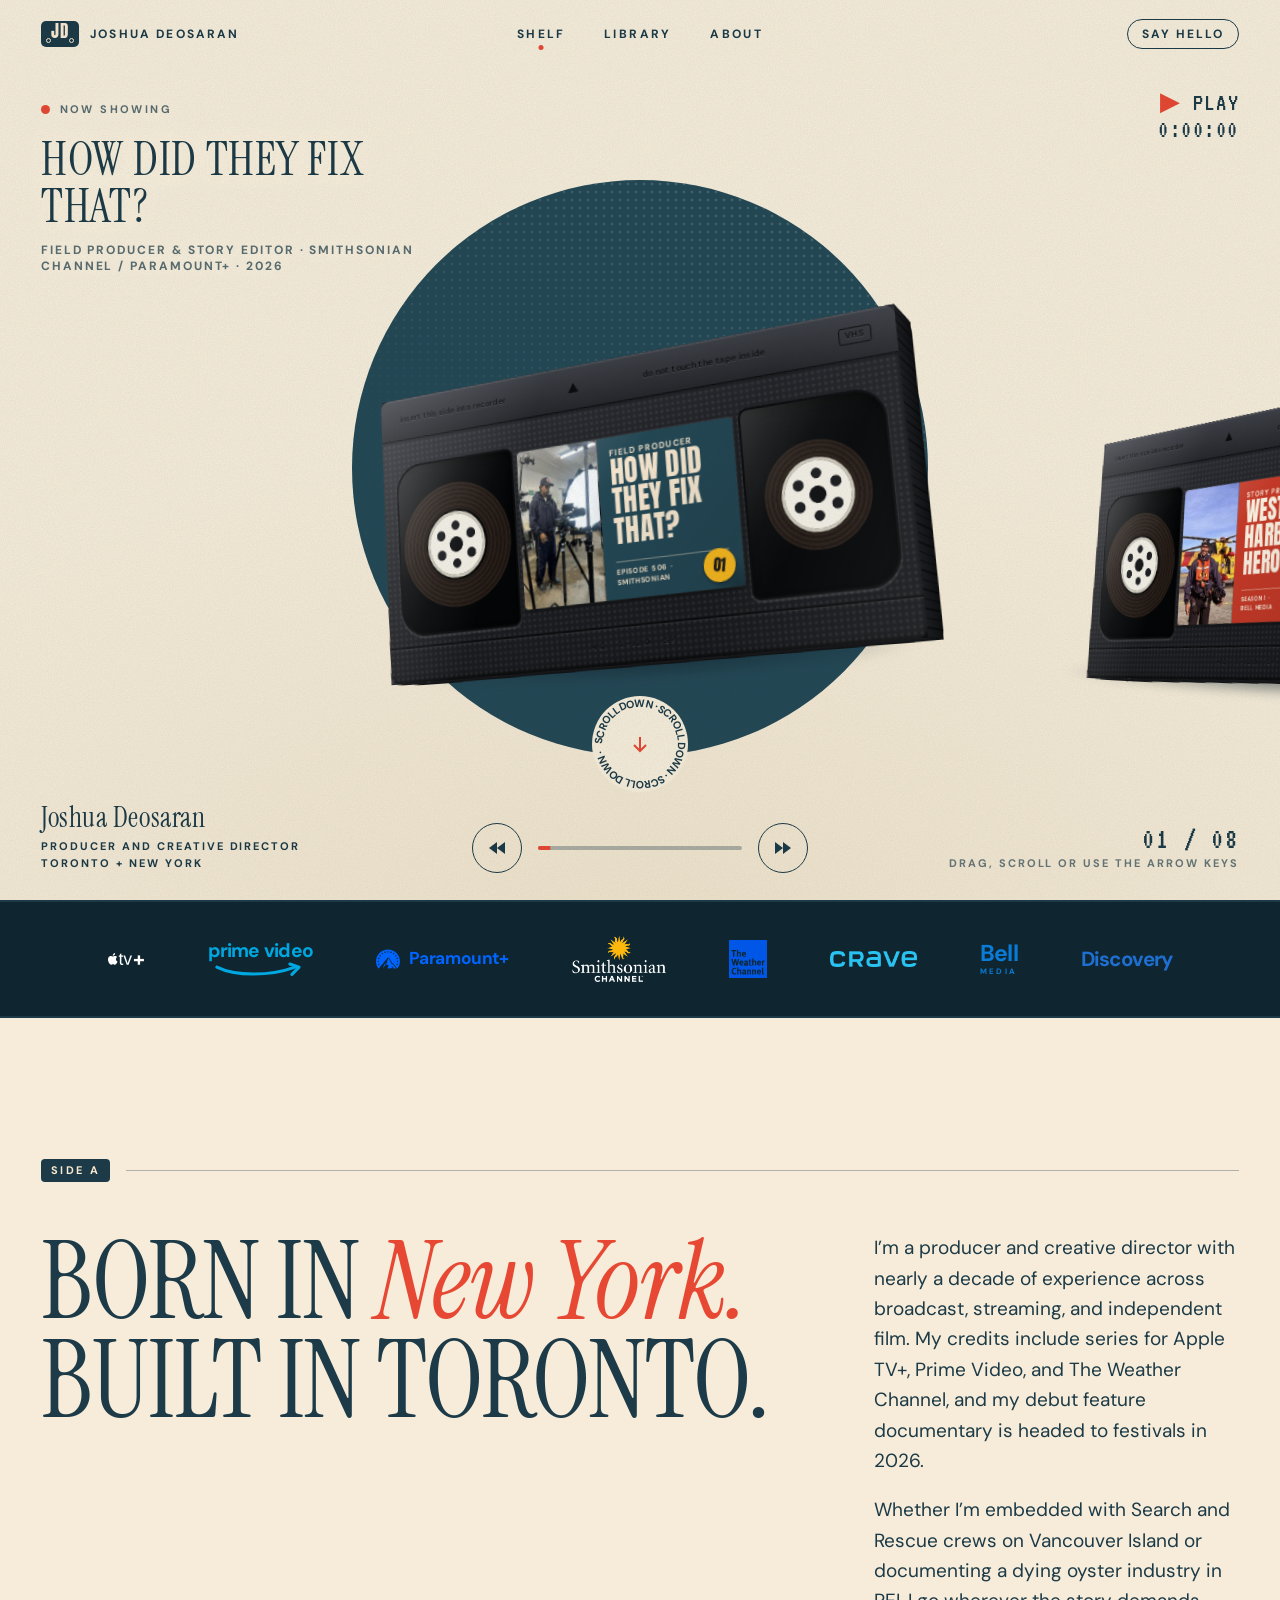
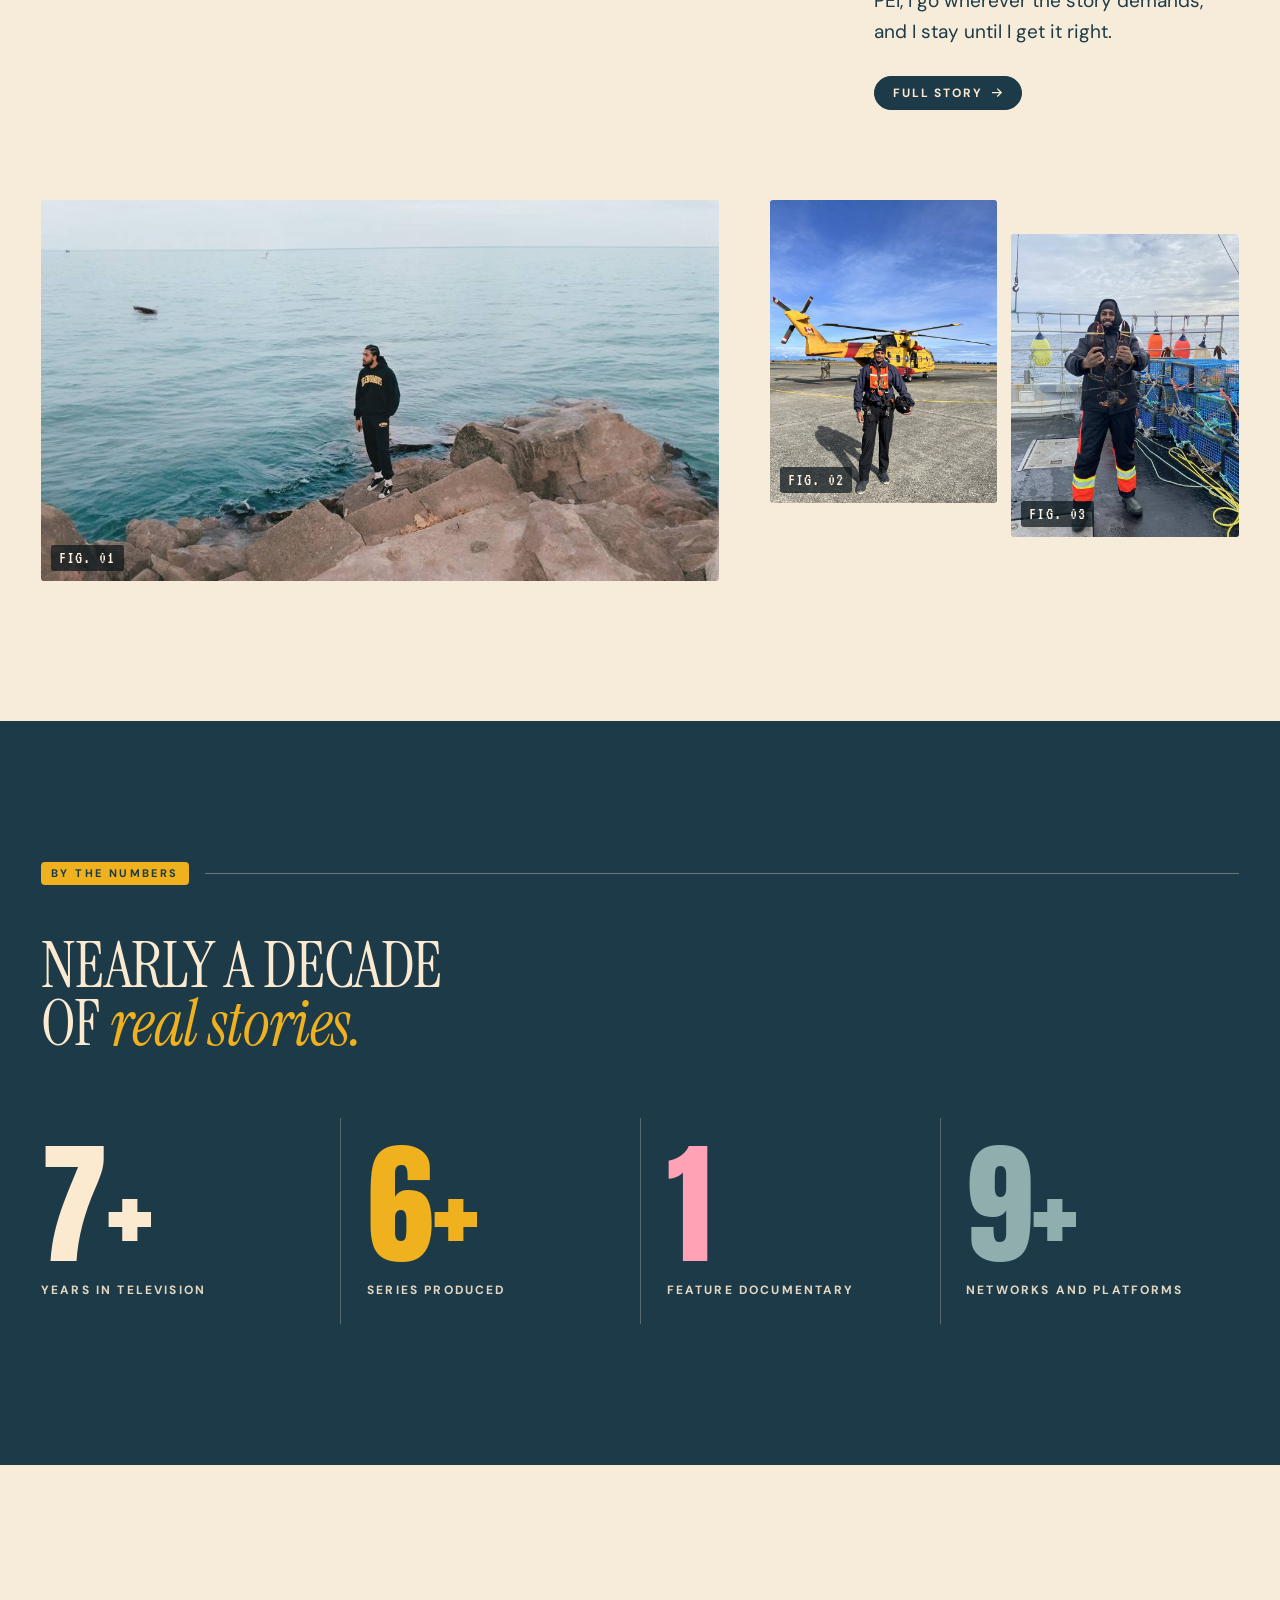
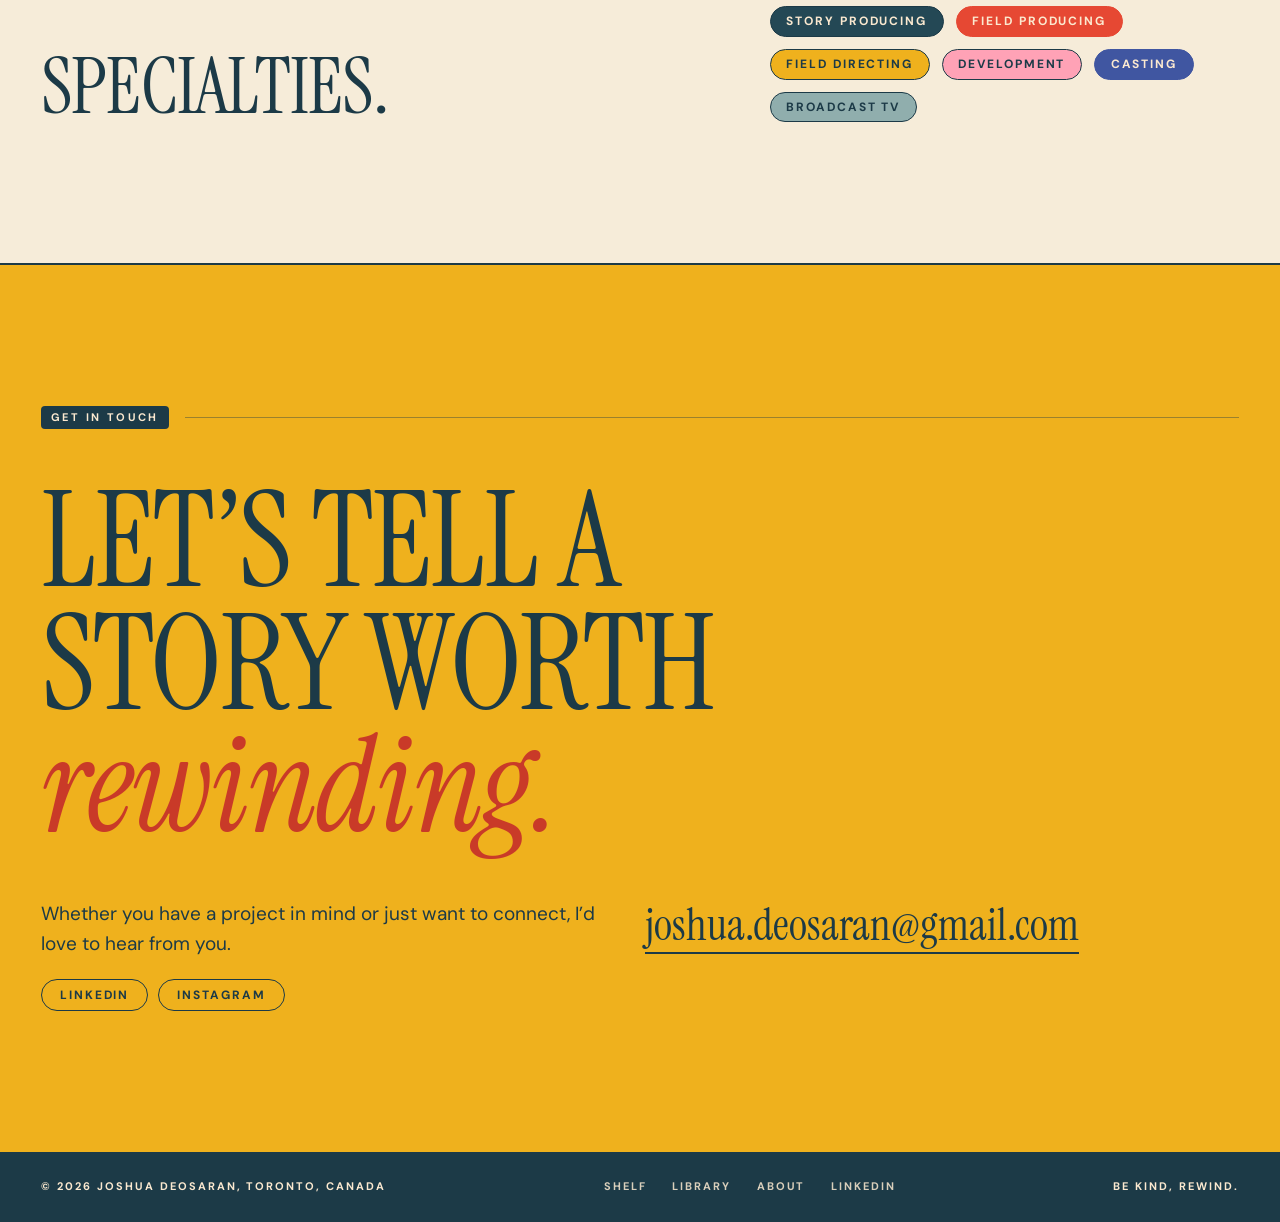
==== commit 24c94817: "Center stat band numbers Co-Authored-By: Claude Sonnet 5.5 <noreply@anthropic.com> Claude-Session: h" ====
--- a/index.html
+++ b/index.html
@@ -14,7 +14,7 @@
 <link rel="preload" href="resources/fonts/instrument-serif-latin-400-normal.woff2" as="font" type="font/woff2" crossorigin>
 <link rel="preload" href="resources/fonts/anton-latin-400-normal.woff2" as="font" type="font/woff2" crossorigin>
 <script>try{if(sessionStorage.getItem('jdwipe'))document.documentElement.className+=' wipe-off'}catch(e){}</script>
-<link rel="stylesheet" href="style.css?v=1793380101">
+<link rel="stylesheet" href="style.css?v=1793381178">
 </head>
 <body>
 <a class="skip" href="#main">Skip to content</a>
@@ -142,7 +142,7 @@
   </div>
 </footer>
 
-<script src="data.js?v=1793380101"></script>
-<script src="app.js?v=1793380101"></script>
+<script src="data.js?v=1793381178"></script>
+<script src="app.js?v=1793381178"></script>
 </body>
 </html>
--- a/style.css
+++ b/style.css
@@ -678,8 +678,12 @@
 .more[hidden]{display:none}
 .statband{background:var(--red);color:var(--cream);border-block:2px solid var(--ink)}
 .statband ul{display:grid;grid-template-columns:repeat(3,1fr);max-width:1500px;margin:0 auto}
-.statband li{display:flex;align-items:baseline;justify-content:center;gap:1rem;padding:clamp(18px,2.6vw,34px) 1rem;border-left:1px solid rgba(251,233,208,.35)}
+.statband li{display:flex;flex-direction:column;align-items:center;justify-content:center;text-align:center;gap:.6rem;padding:clamp(18px,2.6vw,34px) 1rem;border-left:1px solid rgba(251,233,208,.35)}
 .statband li:first-child{border-left:0}
 .statband b{font:400 clamp(40px,5.4vw,84px)/1 var(--cond);color:var(--cream)}
-.statband span{font:400 clamp(15px,1.5vw,20px)/1.15 var(--mono);letter-spacing:.1em;text-transform:uppercase;max-width:9em}
-@media (max-width:720px){.statband ul{grid-template-columns:1fr}.statband li{border-left:0;border-top:1px solid rgba(251,233,208,.35);justify-content:flex-start;padding-inline:var(--gut)}.statband li:first-child{border-top:0}}
+.statband span{font:400 clamp(15px,1.5vw,20px)/1.15 var(--mono);letter-spacing:.1em;text-transform:uppercase}
+@media (max-width:720px){.statband ul{grid-template-columns:1fr}.statband li{border-left:0;border-top:1px solid rgba(251,233,208,.35);padding-inline:var(--gut)}.statband li:first-child{border-top:0}}
+
+#clipsT10{grid-template-columns:repeat(3,1fr)}
+@media (max-width:900px){#clipsT10{grid-template-columns:1fr 1fr}}
+@media (max-width:640px){#clipsT10{grid-template-columns:1fr}}
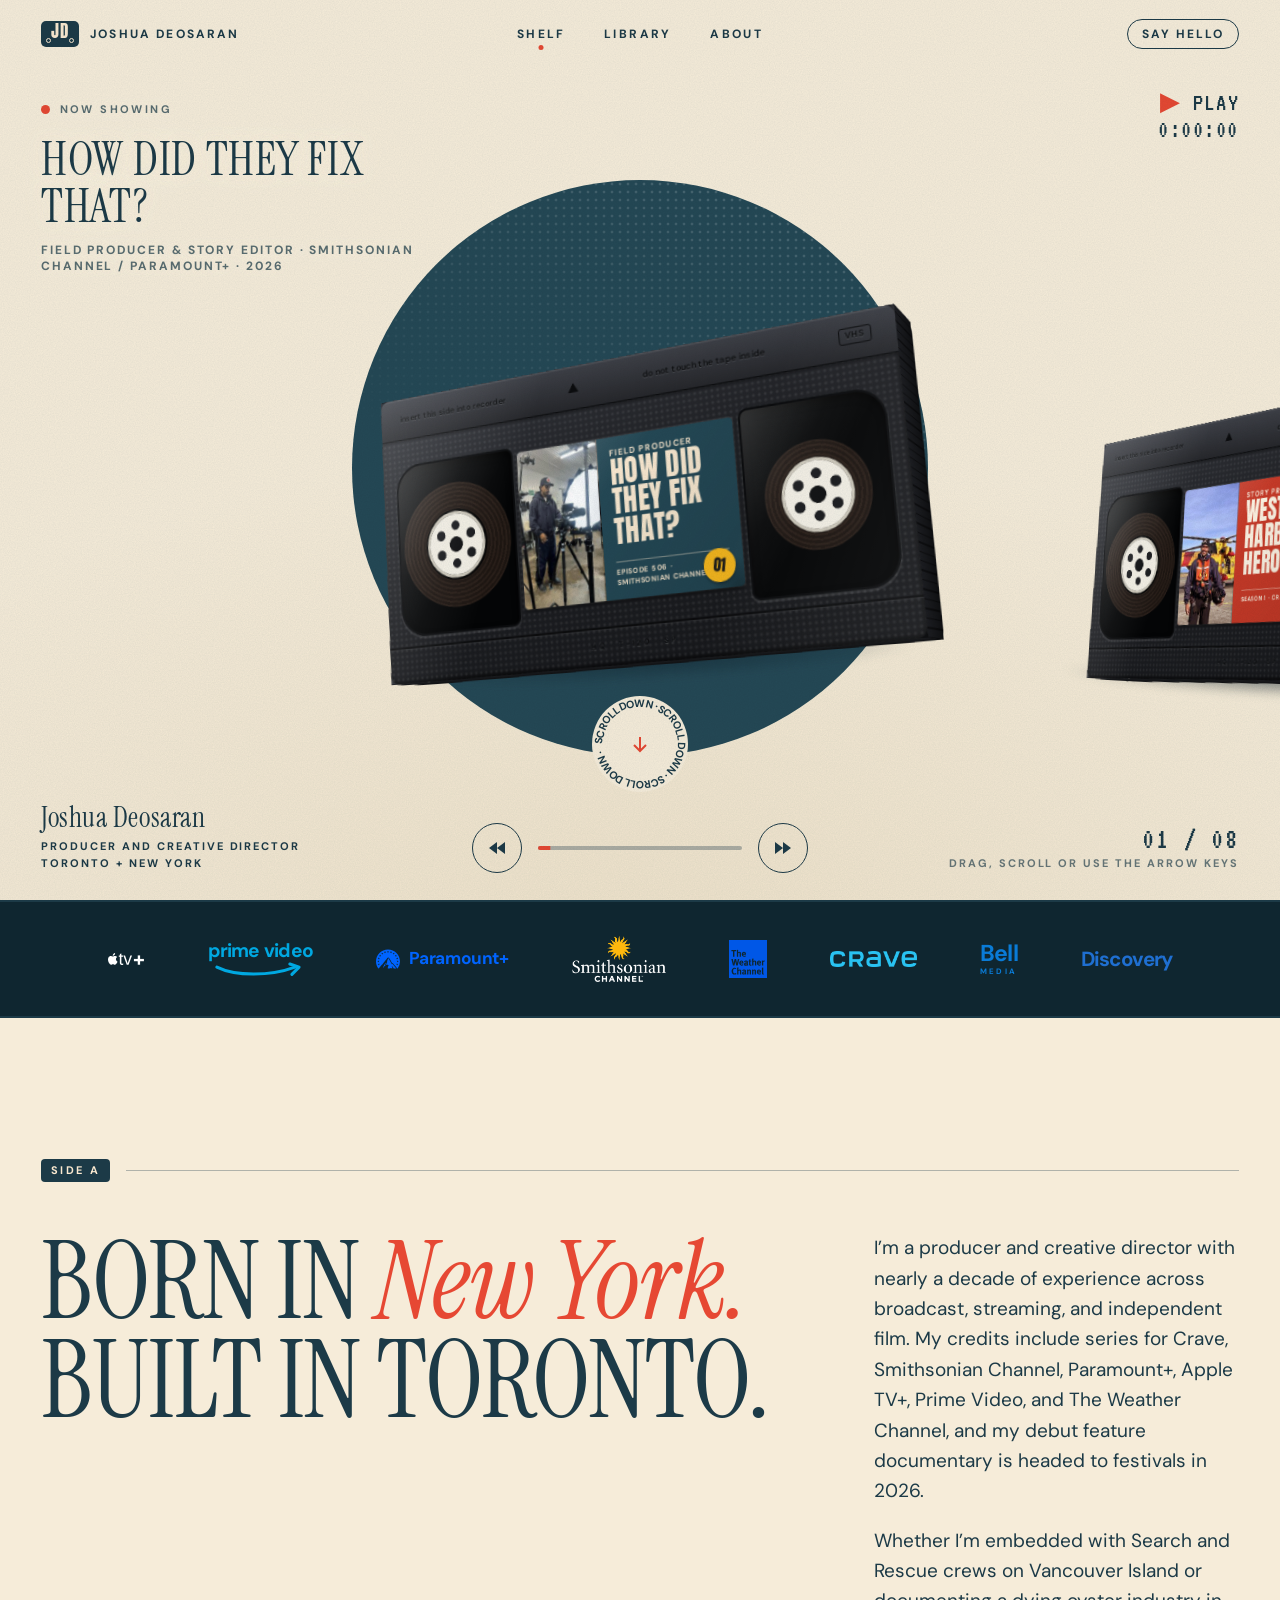
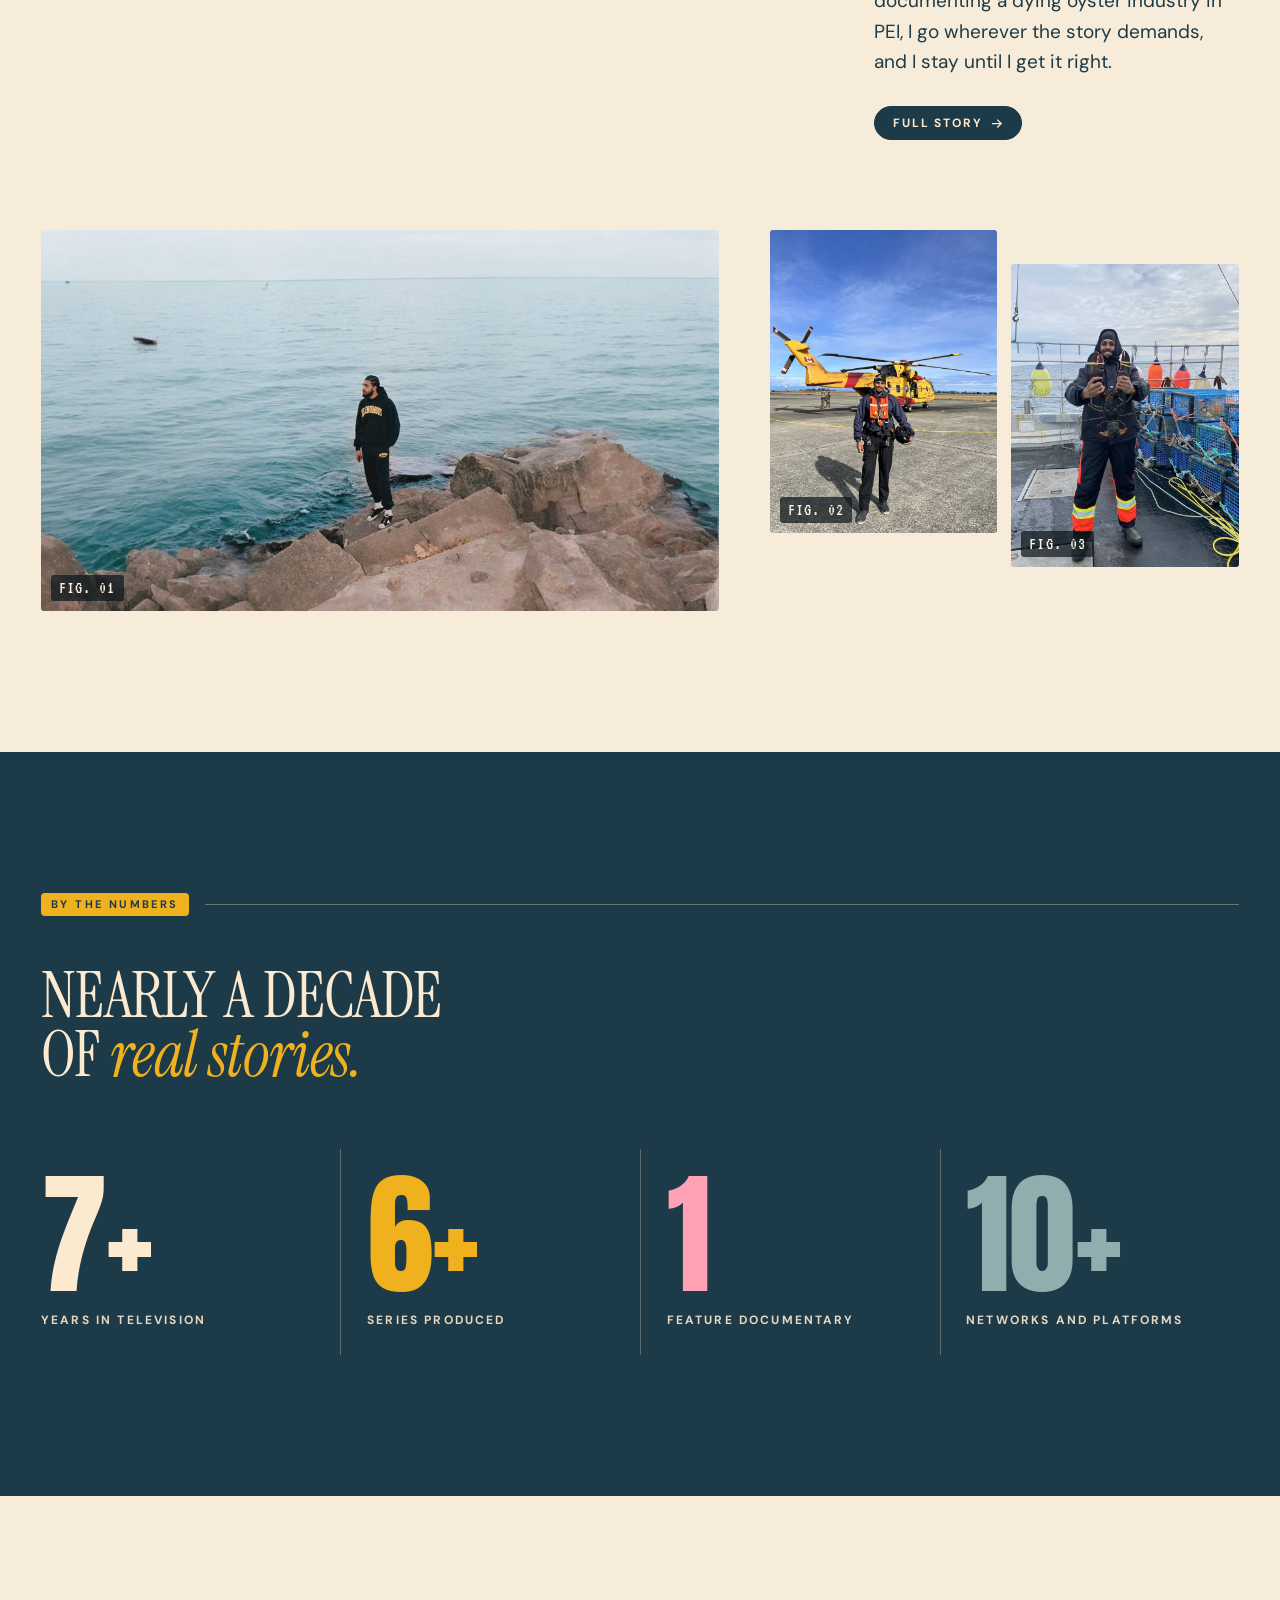
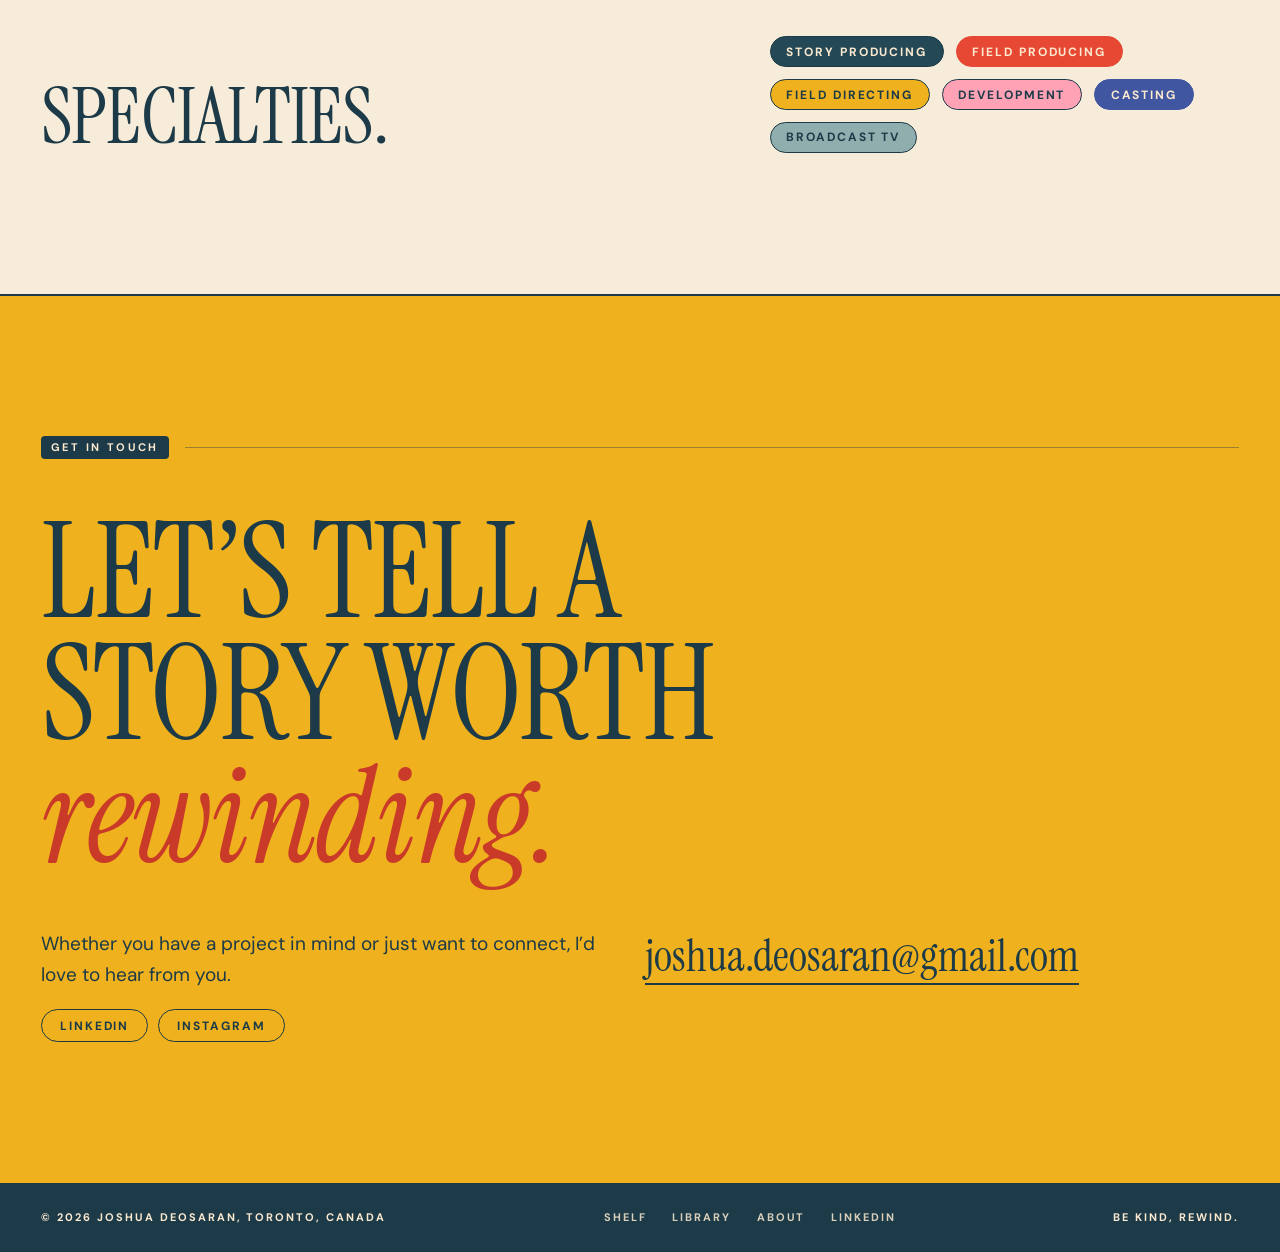
==== commit fb5b2495: "Correct networks: Harbour Heroes on Crave, HDTFT on Smithsonian Channel and Paramount+, Claw Hunters" ====
--- a/index.html
+++ b/index.html
@@ -4,7 +4,7 @@
 <meta charset="utf-8">
 <meta name="viewport" content="width=device-width, initial-scale=1, viewport-fit=cover">
 <title>Joshua Deosaran, Producer and Creative Director</title>
-<meta name="description" content="Joshua Deosaran is a producer and creative director based in Toronto. Pick a tape: Apple TV+, Prime Video, Smithsonian Channel, The Weather Channel and a debut feature documentary.">
+<meta name="description" content="Joshua Deosaran is a producer and creative director based in Toronto. Pick a tape: Crave, Smithsonian Channel, Paramount+, Apple TV+, Prime Video, The Weather Channel and a debut feature documentary.">
 <meta name="theme-color" content="#F6ECD9">
 <meta property="og:type" content="website">
 <meta property="og:title" content="Joshua Deosaran, Producer and Creative Director">
@@ -14,7 +14,7 @@
 <link rel="preload" href="resources/fonts/instrument-serif-latin-400-normal.woff2" as="font" type="font/woff2" crossorigin>
 <link rel="preload" href="resources/fonts/anton-latin-400-normal.woff2" as="font" type="font/woff2" crossorigin>
 <script>try{if(sessionStorage.getItem('jdwipe'))document.documentElement.className+=' wipe-off'}catch(e){}</script>
-<link rel="stylesheet" href="style.css?v=1793381178">
+<link rel="stylesheet" href="style.css?v=1793390688">
 </head>
 <body>
 <a class="skip" href="#main">Skip to content</a>
@@ -86,7 +86,7 @@
       <div class="rewind">
         <h2 class="big rv">Born in <em>New York.</em> Built in Toronto.</h2>
         <div class="copy rv">
-          <p>I&rsquo;m a producer and creative director with nearly a decade of experience across broadcast, streaming, and independent film. My credits include series for Apple TV+, Prime Video, and The Weather Channel, and my debut feature documentary is headed to festivals in 2026.</p>
+          <p>I&rsquo;m a producer and creative director with nearly a decade of experience across broadcast, streaming, and independent film. My credits include series for Crave, Smithsonian Channel, Paramount+, Apple TV+, Prime Video, and The Weather Channel, and my debut feature documentary is headed to festivals in 2026.</p>
           <p>Whether I&rsquo;m embedded with Search and Rescue crews on Vancouver Island or documenting a dying oyster industry in PEI, I go wherever the story demands, and I stay until I get it right.</p>
           <a class="pill solid" href="about.html">Full story <svg viewBox="0 0 20 20" fill="none" stroke="currentColor" stroke-width="2" aria-hidden="true"><path d="M3 10h14M11 4l6 6-6 6"/></svg></a>
         </div>
@@ -142,7 +142,7 @@
   </div>
 </footer>
 
-<script src="data.js?v=1793381178"></script>
-<script src="app.js?v=1793381178"></script>
+<script src="data.js?v=1793390688"></script>
+<script src="app.js?v=1793390688"></script>
 </body>
 </html>
